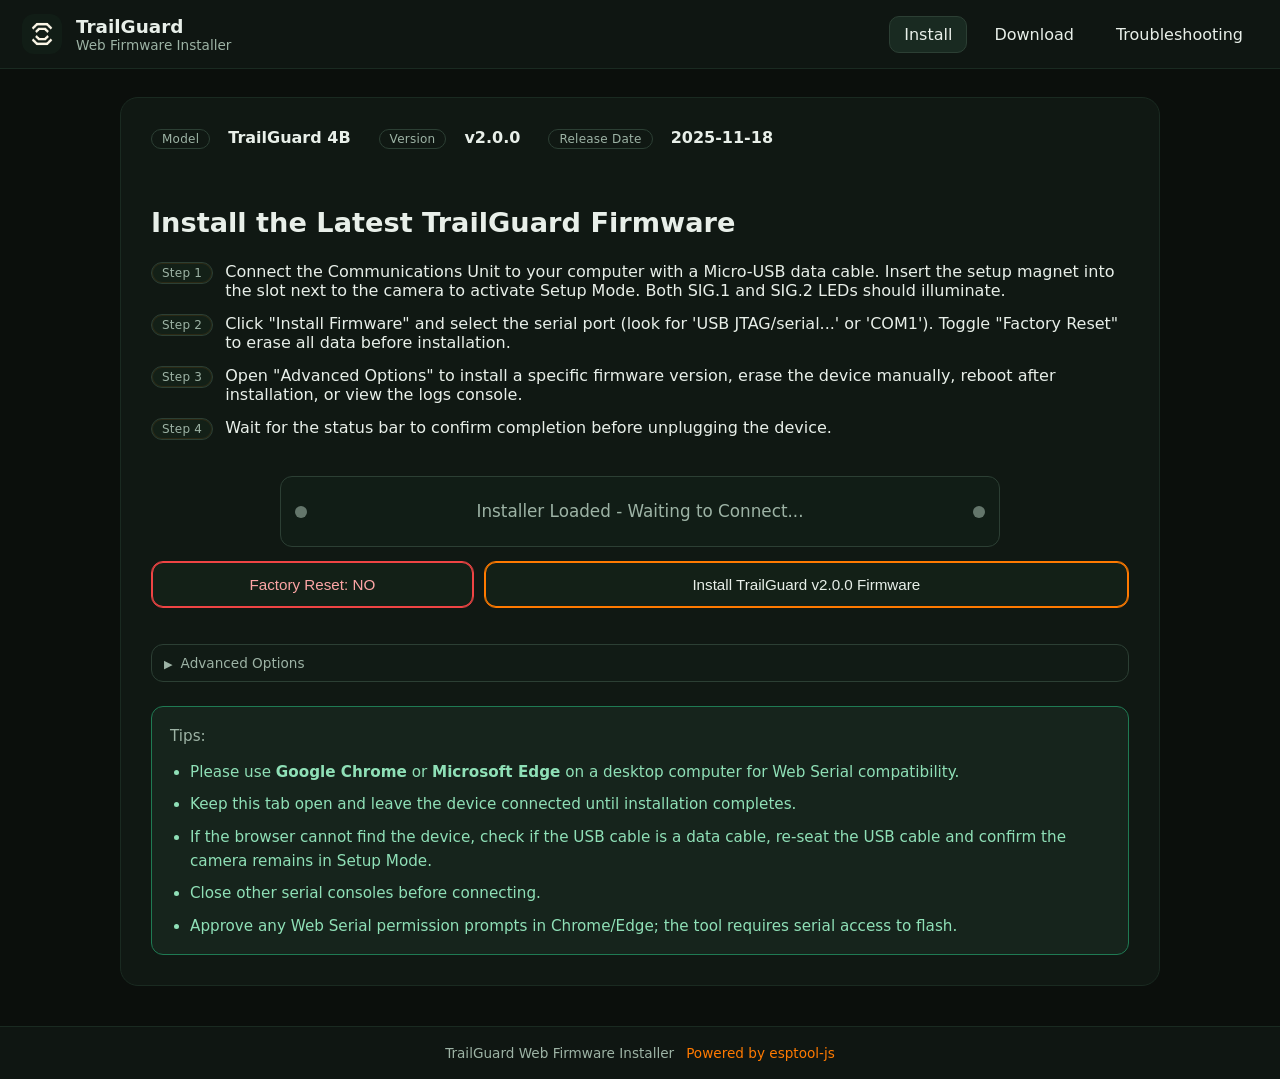
==== docs/index.html @ e10bf694 "v2: rewrite firmware installer with esptool-js direct integration" ====
<!DOCTYPE html>
<html lang="en">
<head>
  <meta charset="utf-8">
  <meta name="viewport" content="width=device-width, initial-scale=1">
  <title>TrailGuard Firmware Installer</title>
  <link rel="stylesheet" href="assets/css/styles.css">
  <script type="module" src="assets/js/install-esptool.js"></script>
  <script defer src="assets/js/main.js"></script>
  <script defer src="assets/js/troublshooting.js"></script>
</head>
<body>
  <header class="appbar">
    <div class="brand">
      <img class="brand-logo" src="assets/images/logo.png" alt="TrailGuard logo">
      <div>
        <div class="brand-name">TrailGuard</div>
        <div class="brand-tagline">Web Firmware Installer</div>
      </div>
    </div>
    <nav class="nav">
      <a class="nav-link active" href="#install" data-panel="install">Install</a>
      <a class="nav-link" href="#download" data-panel="download">Download</a>
      <a class="nav-link" href="#troubleshooting" data-panel="troubleshooting">Troubleshooting</a>
    </nav>
  </header>

  <main class="wrap">
    <section class="hero panel" id="install">
      <div class="hero-card primary">
        <div class="meta-row" id="firmware-meta">
          <div class="meta-item"><span class="pill">Model</span><span id="fw-model">TrailGuard 4B</span></div>
          <div class="meta-item"><span class="pill">Version</span><span id="fw-version">Loading…</span></div>
          <div class="meta-item"><span class="pill">Release Date</span><span id="fw-date">Loading…</span></div>
        </div>
        <div class="spacer"></div>
        <h1>Install the Latest TrailGuard Firmware</h1>
        <ol class="checklist ordered">
          <li>Connect the Communications Unit to your computer with a Micro-USB data cable. Insert the setup magnet into the slot next to the camera to activate Setup Mode. Both SIG.1 and SIG.2 LEDs should illuminate.</li>
          <li>Click "Install Firmware" and select the serial port (look for 'USB JTAG/serial...' or 'COM1'). Toggle "Factory Reset" to erase all data before installation.</li>
          <li>Open "Advanced Options" to install a specific firmware version, erase the device manually, reboot after installation, or view the logs console.</li>
          <li>Wait for the status bar to confirm completion before unplugging the device.</li>
        </ol>
        <div class="install-block">
          <p id="tg-status" class="status-bar waiting">Waiting to connect</p>
          <div class="install-main-row">
            <button id="tg-factory-reset" type="button" class="btn factory-no">Factory Reset: NO</button>
            <button id="tg-install" type="button" class="btn primary install-main-btn">Install TrailGuard v2.0.0 Firmware</button>
          </div>
          <details id="tg-console-details" class="flasher-console-wrap">
            <summary class="flasher-console-header">
              <span class="flasher-console-title">Advanced Options</span>
            </summary>
            <div class="console-advanced-actions">
              <button id="tg-erase" type="button" class="btn">Erase Device Only</button>
              <button id="tg-reboot" type="button" class="btn">Reboot Device</button>
            </div>
            <div class="version-select-section">
              <span class="version-select-label">Install by Firmware Version:</span>
              <div class="version-select-row">
                <select id="tg-version-select" class="version-select">
                  <option value="firmware/manifest-v2.0.0.json">v2.0.0 (Latest)</option>
                  <option value="firmware/manifest-v2.0.0-diagnostic.json">v2.0.0-diagnostic</option>
                  <option value="firmware/manifest-v1.8.7.json">v1.8.7</option>
                </select>
                <button id="tg-version-factory-reset" type="button" class="btn factory-no">Factory Reset: NO</button>
                <button id="tg-version-install" type="button" class="btn">Install</button>
              </div>
            </div>
            <hr class="console-divider">
            <div class="flasher-console-toolbar">
              <span class="flasher-console-toolbar-title">Logs Console</span>
              <span class="flasher-console-actions">
                <button id="tg-copy-log" type="button" class="btn-console" title="Copy logs to clipboard">Copy Logs</button>
                <button id="tg-clear-log" type="button" class="btn-console" title="Clear console">Clear</button>
              </span>
            </div>
            <pre id="tg-console" class="flasher-console" aria-live="polite"></pre>
          </details>
          <div class="note info">
            <p>Tips:</p>
            <ul class="note-list">
              <li>Please use <strong>Google Chrome</strong> or <strong>Microsoft Edge</strong> on a desktop computer for Web Serial compatibility.</li>
                <li>Keep this tab open and leave the device connected until installation completes.</li>
                <li>If the browser cannot find the device, check if the USB cable is a data cable, re-seat the USB cable and confirm the camera remains in Setup Mode.</li>
                <li>Close other serial consoles before connecting.</li>
                <li>Approve any Web Serial permission prompts in Chrome/Edge; the tool requires serial access to flash.</li>
              </ul>
          </div>
        </div>
      </div>
    </section>

    <section class="card panel panel-hidden" id="download">
      <h2>Previous Firmware Versions</h2>
      <p>Download app-only binaries for TrailGuard portal updates, or install directly from the web browser. These packages flash only the application to preserve device settings and statistics. Please note that a complete installation (using the "Install The Latest TrailGuard Firmware" instructions above) is required for updates from versions 1.x or earlier.</p>
      <ul class="download-list">
        <li>
          <div class="version-header">
            <div class="title-row">
              <strong>TrailGuard 4B v2.0.0</strong>
              <span class="tag tag-latest">Latest</span>
            </div>
            <small>Released 2025-11-18</small>
          </div>
          <div class="version-actions">
            <a class="btn" href="firmware/TrailGuard_CCU_2.0.0.bin" download>Download v2.0.0</a>
          </div>
          <div class="version-notes">
            <p>Release Notes:</p>
            <p>• Improved Setup Mode Portal UI with camera preview window, network status tests and user settings.</p>
            <p>• Improved image transmission stability and error handling.</p>
            <p>• Automatic over-the-air (OTA) firmware updates via cellular network connectivity supported.</p>
            <p>• Configuration changes via cellular network connectivity supported.</p>
            <p>• Object classes filtering (human, vehicle) on the edge supported.</p>
          </div>
        </li>
        <li>
          <div class="version-header">
            <div class="title-row">
              <strong>TrailGuard 4B v2.0.0-diagnostic</strong>
            </div>
            <small>Released 2025-11-18</small>
          </div>
          <div class="version-actions">
            <a class="btn" href="firmware/TrailGuard_CCU_2.0.0-diagnostic.bin" download>Download v2.0.0-diagnostic</a>
          </div>
          <div class="version-notes">
            <p>Release Notes:</p>
            <p>• Same features as v2.0.0, but with additional LED indicator patterns for troubleshooting.</p>
            <p>• Verbose logging enabled for diagnosing issues with serial monitor via Micro-USB.</p>
          </div>
        </li>
        <li>
          <div class="version-header">
            <strong>TrailGuard 4B v1.8.7</strong>
            <small>Legacy firmware for rollback</small>
          </div>
          <div class="version-actions">
            <a class="btn" href="firmware/TrailGuard_CCU_1.8.7.bin" download>Download v1.8.7</a>
          </div>
          <div class="version-notes">
            <p>Release Notes:</p>
            <p>• Stable firmware for secure transmission of images to the cloud server.</p>
            <p>• Setup mode portal with camera preview and over-the-air (OTA) firmware updates.</p>
            <p>• Efficient image transmission with alerts within 60 seconds of event detection.</p>
          </div>
        </li>
      </ul>
    </section>

    <section class="panel panel-hidden troubleshooting-panel" id="troubleshooting">
      <section class="card" id="startScreen">
        <h2>TrailGuard Troubleshooting Tool</h2>
        <p class="muted">
          This tool will guide you through the steps to diagnose the issue by observing the camera and communication unit light behavior.
          <br><br>Before you begin:<br>
        </p>
        <ul class="checklist troubleshooting-checklist">
          <li>Confirm the power cable is connected and the SIM card is properly seated.</li>
          <li>Check that both antennas are securely attached to the Communications Unit.</li>
          <li>Ensure the motion sensor is covered and all indicator lights are off.</li>
          <li>If you are testing normal operation, keep the magnet out of the slot.</li>
        </ul>
        <div class="row">
          <button class="btn primary" id="startTestBtn" type="button">Start Test</button>
        </div>
      </section>

      <section class="card hidden" id="testScreen">
        <div class="question-wrap">
          <h2 id="questionTitle"></h2>
          <p class="muted" id="questionHint"></p>
          <div class="option-grid" id="optionGrid"></div>
        </div>
        <div class="row">
          <button class="btn" id="backBtn" type="button">Back</button>
          <button class="btn" id="restartBtn" type="button">Restart Diagnosis</button>
        </div>
      </section>

      <section class="card hidden" id="resultScreen">
        <p class="eyebrow">Analysis</p>
        <h2 id="resultTitle"></h2>
        <div class="result-block">
          <h3>What you observed</h3>
          <p id="resultObserved"></p>
        </div>
        <div class="result-block">
          <h3>What it likely means</h3>
          <p id="resultMeaning"></p>
        </div>
        <div class="result-block">
          <h3>What to do next</h3>
          <ul id="resultActions"></ul>
        </div>
        <p class="footnote result-support-note" id="supportNote"></p>
        <div class="row">
          <button class="btn" id="resultBackBtn" type="button">Back</button>
          <button class="btn" id="resultRestartBtn" type="button">Restart Diagnosis</button>
          <button class="btn secondary" id="contactBtn" type="button">Contact Support</button>
        </div>
        <div class="support-form-wrap hidden" id="supportFormWrap">
          <h3>Support Request</h3>
          <p class="muted">Fill in your contact information below. Your issue will be attached to the support request and will be reviewed by our support team.</p>
          <form id="supportForm" class="support-form" action="https://api.web3forms.com/submit" method="POST">
            <input type="hidden" name="access_key" value="682e6cf7-4f84-4c73-95bb-6f616084d3de">
            <input type="hidden" name="subject" value=" New Troubleshooting Support Ticket">
            <input type="hidden" name="from_name" value="TrailGuard Support">

            <label for="clientName">Name</label>
            <input id="clientName" name="name" type="text" required>

            <label for="clientOrganization">Organization</label>
            <input id="clientOrganization" name="organization" type="text" required>

            <label for="clientEmail">Contact Email</label>
            <input id="clientEmail" name="email" type="email" required>

            <label for="issueTitle">Issue</label>
            <textarea id="issueTitle" name="issue" rows="2" readonly></textarea>

            <label for="issueObservation">Observation</label>
            <textarea id="issueObservation" name="observation" rows="3" readonly></textarea>

            <label for="additionalInfo">Additional Information</label>
            <textarea id="additionalInfo" name="additional_information" rows="4" placeholder="Add any additional information that can help support your issue."></textarea>

            <div class="row">
              <button class="btn secondary" id="submitSupportBtn" type="submit">Submit Form</button>
              <button class="btn" id="cancelSupportBtn" type="button">Cancel</button>
            </div>
          </form>
          <p class="footnote" id="supportFormStatus"></p>
        </div>
      </section>
    </section>

  </main>

  <footer class="footer">
    <span>TrailGuard Web Firmware Installer</span>
    <span><a href="https://github.com/espressif/esptool-js">Powered by esptool-js</a></span>
  </footer>
</body>
</html>
---- docs/assets/css/styles.css ----
.spacer {
  height: 10px;
}
:root {
  --bg: #0b0f0c;
  --surface: #101813;
  --surface-2: #111d16;
  --surface-3: #16241c;
  --text: #e8efe9;
  --muted: #9db3a5;
  --accent: #ff7a00;
  --accent-2: #1f7a53;
  --warn: #f59e0b;
  --border: #1a2a21;
  --ring: #2c3f34;
  --btn: #132017;
  --btn-hover: #192a21;
  --code: #111b15;
  font-family: system-ui, -apple-system, "Segoe UI", Roboto, Ubuntu, Cantarell, "Noto Sans", sans-serif;
  font-size: 16px;
}

* {
  box-sizing: border-box;
}

html,
body {
  margin: 0;
  padding: 0;
  background: var(--bg);
  color: var(--text);
  font-family: inherit;
}

a {
  color: inherit;
  text-decoration: none;
}

.appbar {
  position: sticky;
  top: 0;
  z-index: 10;
  display: flex;
  align-items: center;
  justify-content: space-between;
  gap: 16px;
  padding: 14px 22px;
  background: rgba(16, 24, 19, 0.9);
  border-bottom: 1px solid var(--border);
  backdrop-filter: blur(16px);
}

.brand {
  display: flex;
  align-items: center;
  gap: 14px;
}

.brand-logo {
  width: 40px;
  height: 40px;
  border-radius: 12px;
  object-fit: contain;
  background: var(--surface-2);
  padding: 4px;
}

.brand-name {
  font-size: 1.15rem;
  font-weight: 600;
}

.brand-tagline {
  font-size: 0.85rem;
  color: var(--muted);
}

.nav {
  display: flex;
  gap: 12px;
  flex-wrap: wrap;
}

.nav-link {
  padding: 8px 14px;
  border-radius: 10px;
  border: 1px solid transparent;
  transition: background 0.15s ease, border 0.15s ease;
}

.nav-link:hover {
  background: var(--btn-hover);
  border-color: var(--ring);
}

.nav-link.active {
  background: var(--btn-hover);
  border-color: var(--ring);
}

.panel-hidden {
  display: none !important;
}

.wrap {
  max-width: 1080px;
  margin: 0 auto;
  padding: 28px 20px 40px;
  display: grid;
  gap: 20px;
}

.hero {
  padding: 0;
}

.hero-grid {
  display: grid;
  gap: 18px;
}

@media (min-width: 900px) {
  .hero-grid {
    grid-template-columns: minmax(0, 2fr) minmax(0, 1.1fr);
  }
}

.hero-card {
  background: var(--surface);
  border: 1px solid var(--border);
  border-radius: 18px;
  padding: 30px;
  display: grid;
  gap: 24px;
}

.hero-card.primary {
  background: var(--surface);
}

.hero-card.secondary {
  background: var(--surface-2);
  border-color: var(--ring);
}

.hero-card h1 {
  margin: 0;
  font-size: 1.7rem;
  font-weight: 600;
}

.hero-card h2 {
  margin: 0;
  font-size: 1.2rem;
}

.hero-card p {
  margin: 0;
  color: var(--muted);
  line-height: 1.75;
  font-weight: 500;
}

.checklist {
  margin: 0;
  padding: 0;
  list-style: none;
  display: grid;
  gap: 14px;
  color: var(--muted);
  font-weight: 500;
}

.checklist.ordered {
  counter-reset: step;
  list-style: none;
  padding-left: 0;
}

.checklist.ordered li {
  color: var(--text);
  font-weight: 500;
  display: grid;
  grid-template-columns: auto 1fr;
  align-items: start;
  gap: 12px;
}

.checklist.ordered li::before {
  counter-increment: step;
  content: "Step " counter(step);
  background: var(--btn);
  border: 1px solid var(--ring);
  border-radius: 999px;
  padding: 3px 10px;
  font-size: 0.75rem;
  letter-spacing: 0.02em;
  text-transform: capitalize;
  color: var(--muted);
  box-shadow: inset 0 0 0 1px rgba(255, 122, 0, 0.1);
}

.meta-row {
  display: flex;
  flex-wrap: wrap;
  gap: 28px;
}

.meta-item {
  display: flex;
  align-items: baseline;
  gap: 8px;
  font-size: 1rem;
  color: var(--text);
}

.meta-item span:last-child {
  font-weight: 600;
}

.btn {
  display: inline-flex;
  align-items: center;
  justify-content: center;
  gap: 8px;
  background: var(--btn);
  border: 1px solid var(--ring);
  color: var(--text);
  padding: 10px 18px;
  border-radius: 12px;
  cursor: pointer;
  font-size: 0.95rem;
  transition: transform 0.08s ease, background 0.18s ease;
}

.btn:hover {
  background: var(--btn-hover);
}

.btn:active {
  transform: translateY(1px);
}

.btn:disabled {
  opacity: 0.55;
  cursor: not-allowed;
  transform: none;
}

.btn.primary {
  border-color: var(--accent);
  box-shadow: 0 0 0 1px var(--accent) inset;
}

.note {
  background: var(--surface-3);
  border: 1px solid var(--ring);
  border-radius: 12px;
  padding: 16px 18px;
  color: var(--muted);
  font-size: 0.95rem;
  line-height: 1.6;
}

.note.warn {
  border-color: var(--warn);
  color: #fcd34d;
}

.note.info {
  border-color: var(--accent-2);
  color: #8fe0b7;
}

.note-list {
  margin: 10px 0 0;
  padding-left: 20px;
  color: inherit;
  display: grid;
  gap: 8px;
}

.note-list li {
  list-style: disc;
  color: inherit;
  font-weight: 500;
}

.pill {
  display: inline-flex;
  align-items: center;
  gap: 6px;
  padding: 2px 10px;
  border-radius: 999px;
  border: 1px solid var(--ring);
  font-size: 0.75rem;
  letter-spacing: 0.02em;
  text-transform: capitalize;
  color: var(--muted);
  margin-right: 10px;
}

.card {
  background: var(--surface);
  border: 1px solid var(--border);
  border-radius: 16px;
  padding: 24px;
  display: grid;
  gap: 16px;
}

.card h2 {
  margin: 0;
  font-size: 1.3rem;
}

.button-row {
  display: flex;
  flex-wrap: wrap;
  gap: 12px;
}

.download-list {
  list-style: none;
  margin: 0;
  padding: 0;
  display: grid;
  gap: 12px;
}

.download-list li {
  display: flex;
  flex-wrap: wrap;
  gap: 12px;
  align-items: flex-start;
  padding: 14px;
  background: var(--surface-2);
  border: 1px solid var(--ring);
  border-radius: 14px;
}

.download-list li + li {
  margin-top: 12px;
}

.version-header {
  display: flex;
  flex-direction: column;
  gap: 4px;
}

.title-row {
  display: flex;
  align-items: center;
  gap: 8px;
}

.version-header small {
  color: var(--muted);
  font-size: 0.8rem;
}

.tag {
  display: inline-flex;
  align-items: center;
  padding: 2px 8px;
  border-radius: 999px;
  font-size: 0.65rem;
  letter-spacing: 0.04em;
  text-transform: capitalize;
  margin-top: 4px;
  width: fit-content;
}

.tag-latest {
  background: transparent;
  color: var(--muted);
  border: 1px solid var(--ring);
}

.tag-variant {
  background: transparent;
  color: var(--muted);
  border: 1px solid var(--ring);
}

.version-notes {
  margin: 6px 0 0;
  color: var(--muted);
  font-size: 0.8rem;
  flex-basis: 100%;
  display: grid;
  gap: 2px;
}

.version-notes p {
  margin: 0;
}

.version-actions {
  display: flex;
  flex-wrap: wrap;
  gap: 10px;
  align-items: center;
  margin-left: auto;
}

.inline-install {
  display: inline-block;
}

.btn.secondary {
  border-color: var(--accent);
  box-shadow: 0 0 0 1px var(--accent) inset;
}

.btn.secondary:hover {
  background: var(--btn-hover);
}

.inline-warning {
  display: block;
  font-size: 0.75rem;
  color: var(--muted);
  margin-top: 4px;
}

.install-block {
  display: grid;
  gap: 14px;
  margin-top: 12px;
}

.install-block .flasher-console-wrap {
  margin-top: 22px;
}

.install-block .note {
  margin-top: 10px;
}

.console-advanced-actions .btn {
  width: 100%;
  justify-content: center;
}

/* Factory Reset toggle states */
.btn.factory-no {
  border-color: #ef4444;
  box-shadow: 0 0 0 1px #ef4444 inset;
  color: #fca5a5;
}

.btn.factory-yes {
  border-color: var(--accent-2);
  box-shadow: 0 0 0 1px var(--accent-2) inset;
  color: #8fe0b7;
}

/* Version selector section */
.version-select-section {
  padding: 12px;
  display: grid;
  gap: 8px;
}

.version-select-label {
  font-size: 0.85rem;
  color: var(--muted);
  font-weight: 600;
}

.version-select-row {
  display: grid;
  grid-template-columns: 2fr 1fr 1fr;
  gap: 10px;
}

.version-select-row .btn {
  width: 100%;
  justify-content: center;
}

/* Divider between version selector and console */
.console-divider {
  margin: 0;
  border: none;
  border-top: 1px solid var(--ring);
}

.version-select {
  padding: 10px 12px;
  border: 1px solid var(--ring);
  border-radius: 12px;
  background: var(--btn);
  color: var(--text);
  font-size: 0.95rem;
  cursor: pointer;
  appearance: none;
  -webkit-appearance: none;
  background-image: url("data:image/svg+xml,%3Csvg xmlns='http://www.w3.org/2000/svg' width='12' height='8'%3E%3Cpath d='M1 1l5 5 5-5' stroke='%239db3a5' stroke-width='1.5' fill='none'/%3E%3C/svg%3E");
  background-repeat: no-repeat;
  background-position: right 12px center;
}

.version-select:hover {
  background-color: var(--btn-hover);
}

.version-select:focus {
  outline: 1px solid var(--accent);
  border-color: var(--accent);
}

.version-select option {
  background: var(--surface);
  color: var(--text);
}

.install-main-row {
  display: grid;
  grid-template-columns: 1fr 2fr;
  gap: 10px;
}

.install-main-row .btn {
  width: 100%;
  justify-content: center;
}

/* Main action row buttons — taller than default */
.install-main-row .btn {
  padding: 14px 18px;
}

/* Advanced action buttons inside console collapsible */
.console-advanced-actions {
  display: grid;
  grid-template-columns: repeat(auto-fit, minmax(160px, 1fr));
  gap: 10px;
  padding: 12px;
  border-bottom: 1px solid var(--ring);
}

/* Console toolbar — label + Copy Logs / Clear buttons above the log */
.flasher-console-toolbar {
  display: flex;
  align-items: center;
  justify-content: space-between;
  padding: 8px 12px;
  border-bottom: 1px solid var(--ring);
}

.flasher-console-toolbar-title {
  font-size: 0.85rem;
  color: var(--muted);
}

/* Status bar — single strip showing current state */
.status-bar {
  position: relative;
  margin: 0;
  justify-self: center;
  max-width: 720px;
  width: 100%;
  padding: 20px 44px;
  border-radius: 12px;
  border: 1px solid var(--ring);
  background: var(--surface-2);
  font-size: 1.05rem;
  font-weight: 700;
  line-height: 1.4;
  text-align: center;
  transition: background 0.2s, border-color 0.2s, color 0.2s, box-shadow 0.2s;
}

/* Indicator dots on both ends */
.status-bar::before,
.status-bar::after {
  content: "";
  position: absolute;
  top: 50%;
  transform: translateY(-50%);
  width: 12px;
  height: 12px;
  border-radius: 50%;
  background: currentColor;
  opacity: 0.6;
  transition: background 0.2s, box-shadow 0.3s, opacity 0.2s;
}

.status-bar::before {
  left: 14px;
}

.status-bar::after {
  right: 14px;
}

.status-bar.waiting {
  color: var(--muted);
  border-color: var(--ring);
}

.status-bar.connected {
  color: #8fe0b7;
  border-color: var(--accent-2);
  background: rgba(31, 122, 83, 0.12);
}

.status-bar.flashing {
  color: #93c5fd;
  border-color: #3b82f6;
  background: rgba(59, 130, 246, 0.1);
}

/* Pulsing glow on indicator dots during active operations */
.status-bar.flashing::before,
.status-bar.flashing::after {
  opacity: 1;
  animation: dot-pulse 1.2s ease-in-out infinite;
}

.status-bar.erasing {
  color: #fcd34d;
  border-color: var(--warn);
  background: rgba(245, 158, 11, 0.1);
}

.status-bar.erasing::before,
.status-bar.erasing::after {
  opacity: 1;
  animation: dot-pulse 1.2s ease-in-out infinite;
}

.status-bar.installed {
  color: #8fe0b7;
  border-color: var(--accent-2);
  background: rgba(31, 122, 83, 0.18);
}

.status-bar.installed::before,
.status-bar.installed::after {
  opacity: 1;
}

.status-bar.erased {
  color: #fcd34d;
  border-color: var(--warn);
  background: rgba(245, 158, 11, 0.12);
}

.status-bar.failed {
  color: #fca5a5;
  border-color: #ef4444;
  background: rgba(239, 68, 68, 0.1);
}

.status-bar.failed::before,
.status-bar.failed::after {
  opacity: 1;
}

@keyframes dot-pulse {
  0%, 100% { opacity: 0.4; }
  50% { opacity: 1; }
}

.flasher-console-wrap {
  border: 1px solid var(--ring);
  border-radius: 12px;
  overflow: hidden;
  background: var(--code);
}

/* Collapsible <details> — hide default triangle */
details.flasher-console-wrap > summary {
  list-style: none;
  cursor: pointer;
}

details.flasher-console-wrap > summary::-webkit-details-marker {
  display: none;
}

.flasher-console-header {
  display: flex;
  align-items: center;
  justify-content: space-between;
  padding: 10px 12px;
  border-bottom: 1px solid var(--ring);
  user-select: none;
}

details.flasher-console-wrap:not([open]) .flasher-console-header {
  border-bottom: none;
}

.flasher-console-title {
  font-size: 0.85rem;
  color: var(--muted);
}

.flasher-console-title::before {
  content: "\25B6";
  display: inline-block;
  margin-right: 8px;
  font-size: 0.7rem;
  transition: transform 0.15s ease;
}

details.flasher-console-wrap[open] .flasher-console-title::before {
  transform: rotate(90deg);
}

.flasher-console-actions {
  display: flex;
  gap: 6px;
}

.btn-console {
  padding: 4px 10px;
  border: 1px solid var(--ring);
  border-radius: 6px;
  background: var(--btn);
  color: var(--muted);
  font-size: 0.78rem;
  cursor: pointer;
  transition: background 0.15s, color 0.15s;
}

.btn-console:hover {
  background: var(--btn-hover);
  color: var(--text);
}

.flasher-console {
  margin: 0;
  min-height: 220px;
  max-height: 320px;
  padding: 12px;
  overflow: auto;
  white-space: pre-wrap;
  word-break: break-word;
  font-family: ui-monospace, SFMono-Regular, Menlo, Monaco, Consolas, "Liberation Mono", "Courier New", monospace;
  font-size: 0.8rem;
  line-height: 1.45;
  color: #b9d5c2;
}

.code-block {
  margin: 0;
  background: var(--code);
  border: 1px solid var(--ring);
  border-radius: 12px;
  padding: 14px;
  overflow-x: auto;
  font-family: ui-monospace, SFMono-Regular, Menlo, Monaco, Consolas, "Liberation Mono", "Courier New", monospace;
  font-size: 0.9rem;
  color: var(--text);
}

.footer {
  display: flex;
  flex-wrap: wrap;
  gap: 12px;
  justify-content: center;
  padding: 18px;
  border-top: 1px solid var(--border);
  background: rgba(16, 24, 19, 0.85);
  font-size: 0.85rem;
  color: var(--muted);
}

.footer a {
  color: var(--accent);
}

esp-web-install-button {
  display: block;
}

esp-web-install-button[install-supported] .install-button {
  display: block;
}

esp-web-install-button[install-unsupported] .install-button {
  display: none;
}

.troubleshooting-panel {
  display: grid;
  gap: 16px;
}

.troubleshooting-panel .muted {
  margin: 0 0 14px;
  color: var(--muted);
  line-height: 1.55;
}

.troubleshooting-panel .eyebrow {
  margin: 0 0 6px;
  font-size: 0.78rem;
  letter-spacing: 0.05em;
  text-transform: uppercase;
  color: var(--muted);
}

.troubleshooting-panel .troubleshooting-checklist {
  margin: 0 0 16px;
  padding-left: 22px;
  list-style: disc;
  display: grid;
  gap: 10px;
  line-height: 1.5;
  color: var(--text);
}

.troubleshooting-panel .option-grid {
  display: grid;
  gap: 10px;
  margin-top: 14px;
}

.troubleshooting-panel #questionTitle {
  margin-bottom: 18px;
}

.troubleshooting-panel .option-btn {
  width: 100%;
  justify-content: flex-start;
  text-align: left;
  background: var(--surface-2);
}

.troubleshooting-panel .row {
  margin-top: 14px;
  display: flex;
  flex-wrap: wrap;
  gap: 10px;
}

.troubleshooting-panel .result-block {
  margin-top: 10px;
  padding-top: 10px;
  border-top: 1px solid var(--border);
}

.troubleshooting-panel .result-block h3 {
  font-size: 0.95rem;
  margin-bottom: 8px;
}

.troubleshooting-panel .result-block p {
  margin: 0;
  line-height: 1.55;
}

.troubleshooting-panel #resultActions {
  margin: 0;
  padding-left: 20px;
  display: grid;
  gap: 8px;
}

.troubleshooting-panel .hidden {
  display: none;
}

.troubleshooting-panel .footnote {
  margin: 10px 0 0;
  color: var(--muted);
  font-size: 0.8rem;
}

.troubleshooting-panel .result-support-note {
  margin-top: 30px;
}

.troubleshooting-panel #resultScreen .row {
  margin-top: 16px;
}

.troubleshooting-panel .support-form-wrap {
  margin-top: 16px;
  padding-top: 14px;
  border-top: 1px solid var(--border);
}

.troubleshooting-panel .support-form {
  display: grid;
  gap: 8px;
}

.troubleshooting-panel .support-form label {
  font-size: 0.88rem;
  color: var(--muted);
}

.troubleshooting-panel .support-form input,
.troubleshooting-panel .support-form textarea {
  width: 100%;
  padding: 9px 10px;
  border-radius: 8px;
  border: 1px solid var(--ring);
  background: var(--surface-2);
  color: var(--text);
  font-size: 0.95rem;
}

.troubleshooting-panel .support-form input:focus,
.troubleshooting-panel .support-form textarea:focus {
  outline: 1px solid var(--accent);
  border-color: var(--accent);
}

.troubleshooting-panel .support-form textarea[readonly] {
  background: #0f1712;
  color: var(--muted);
  cursor: default;
}
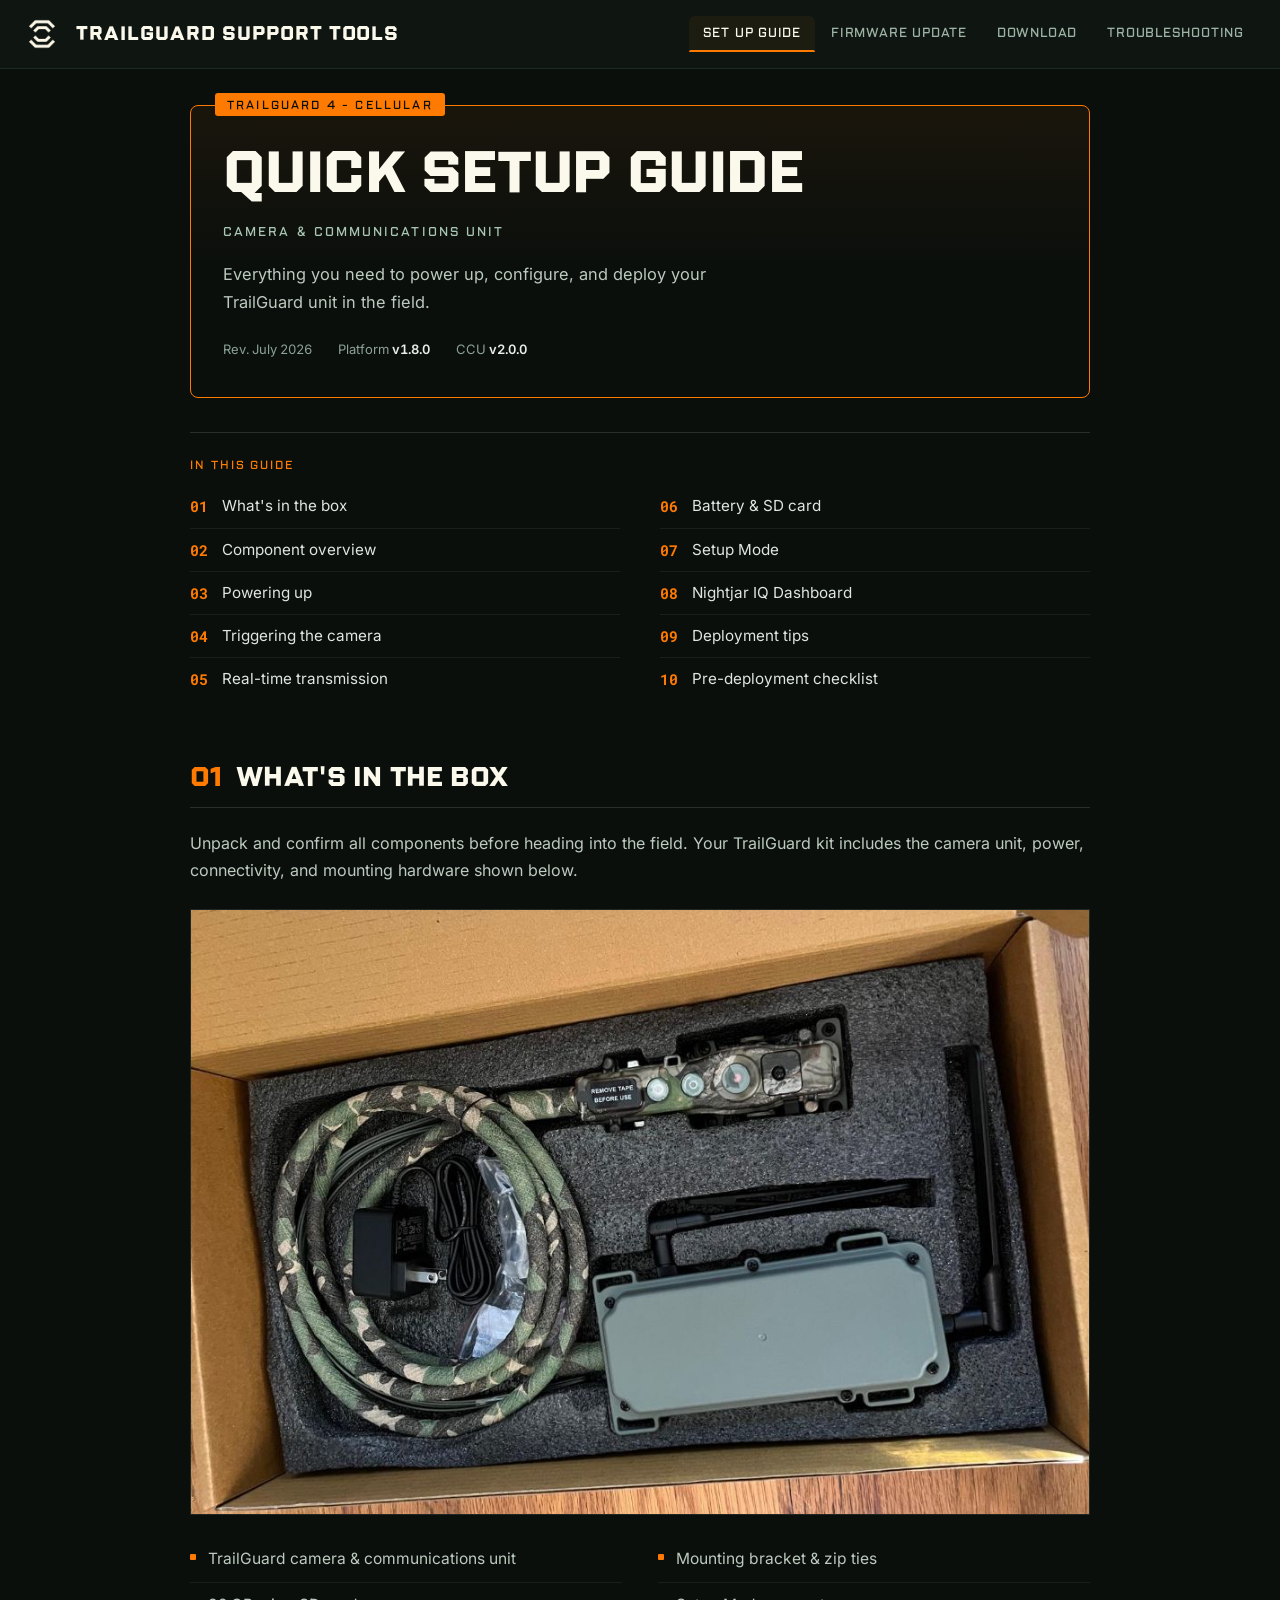
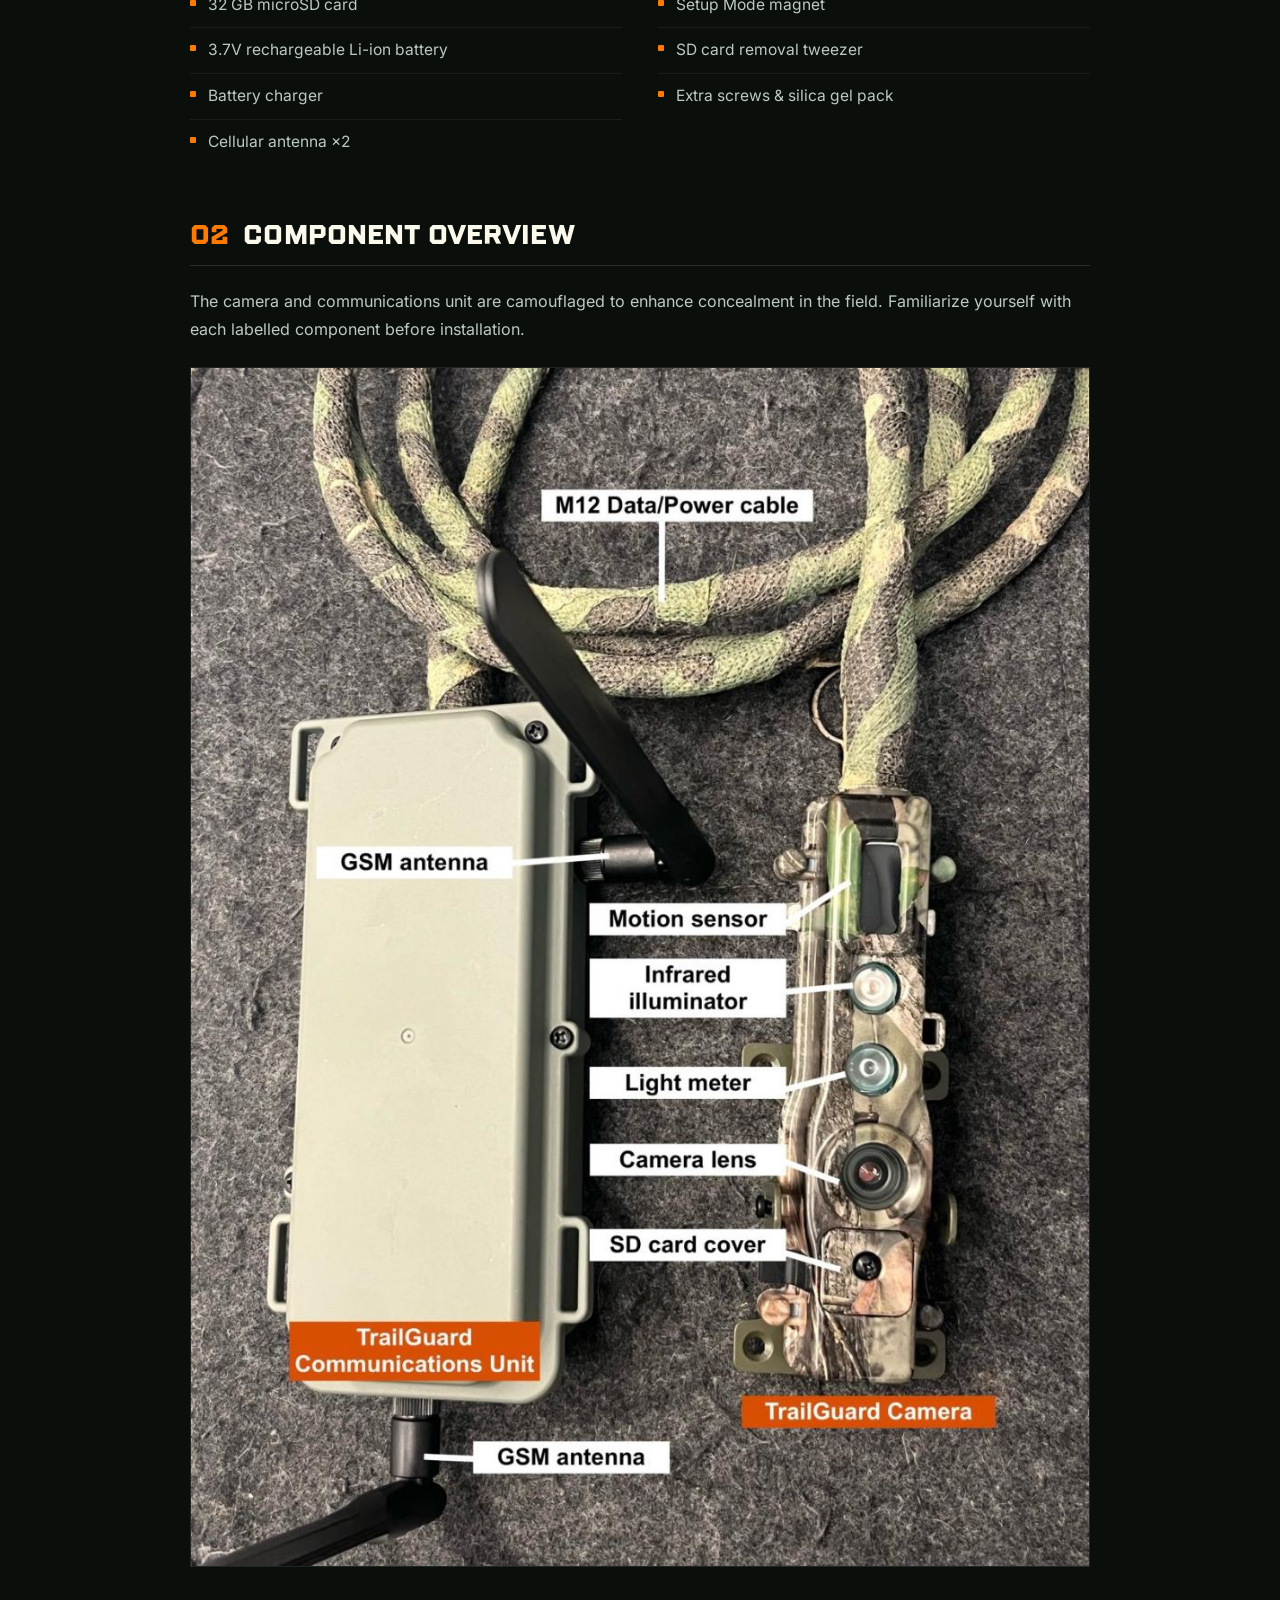
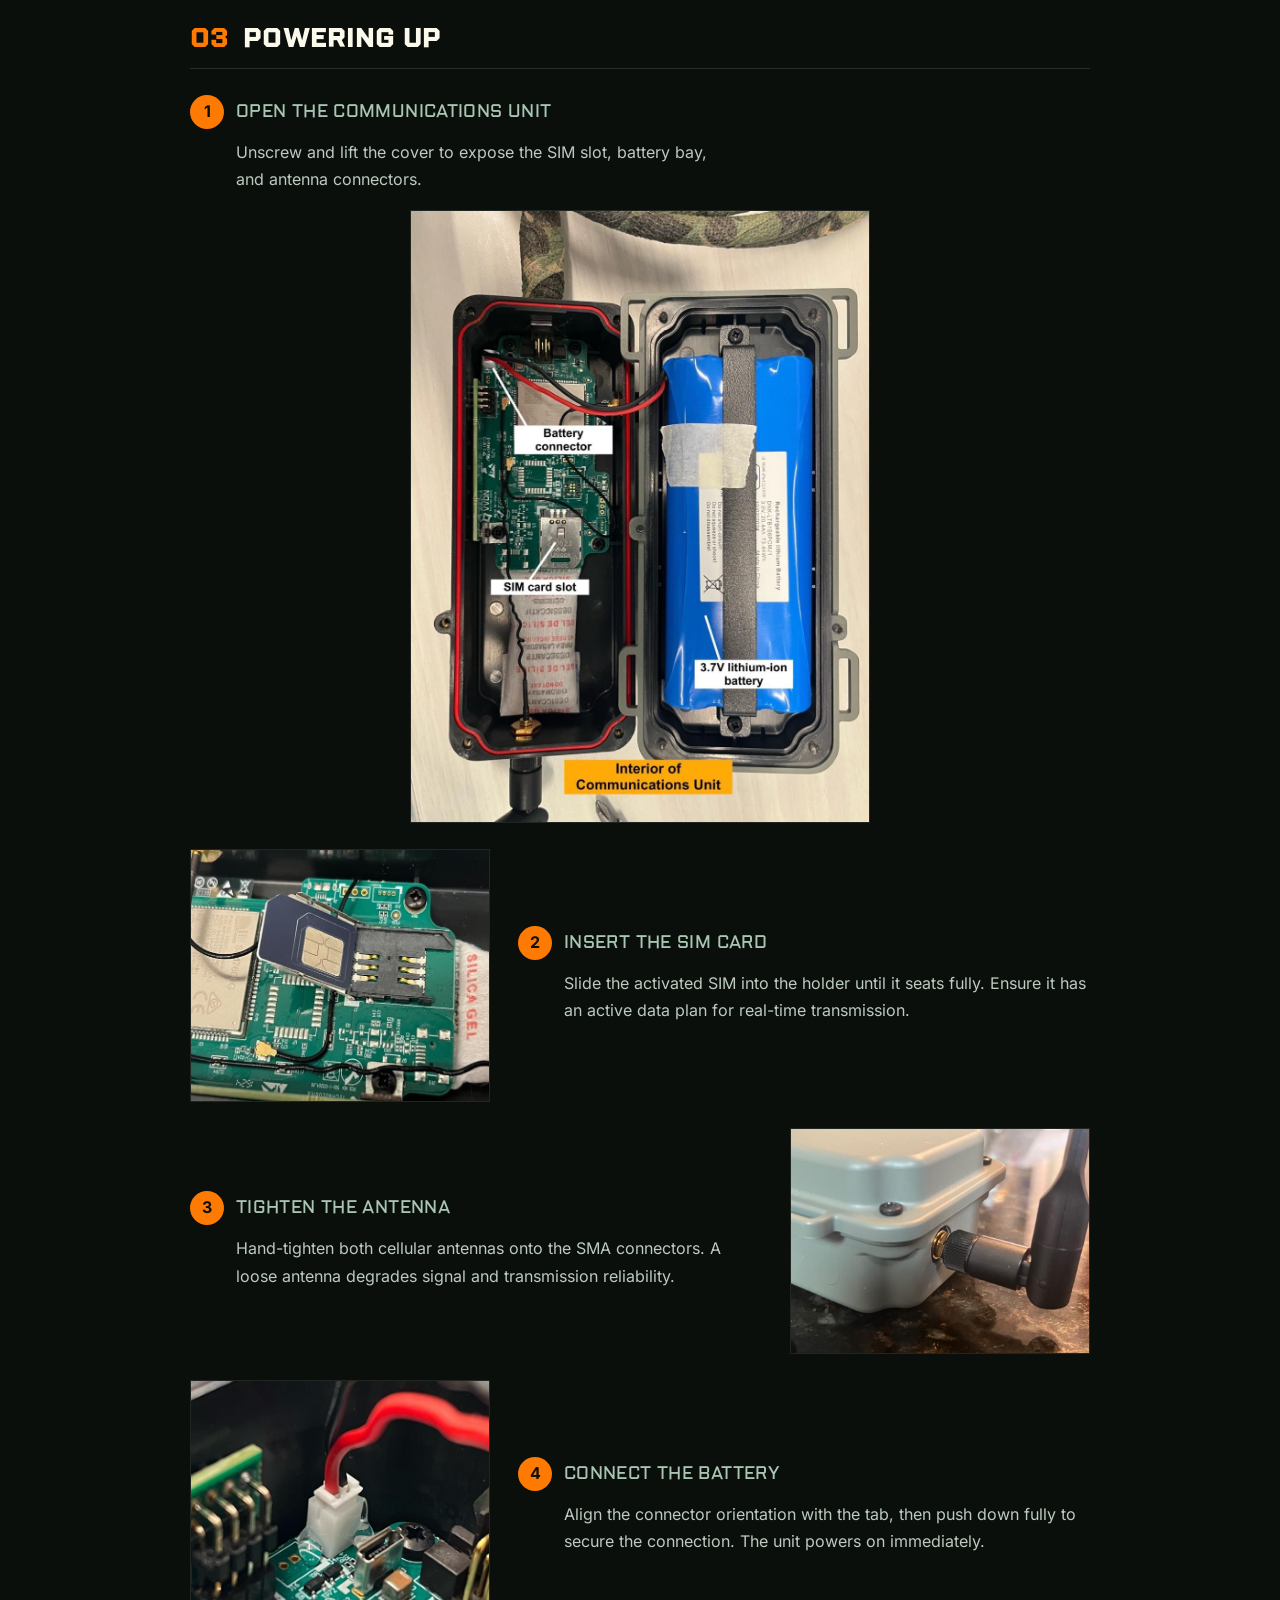
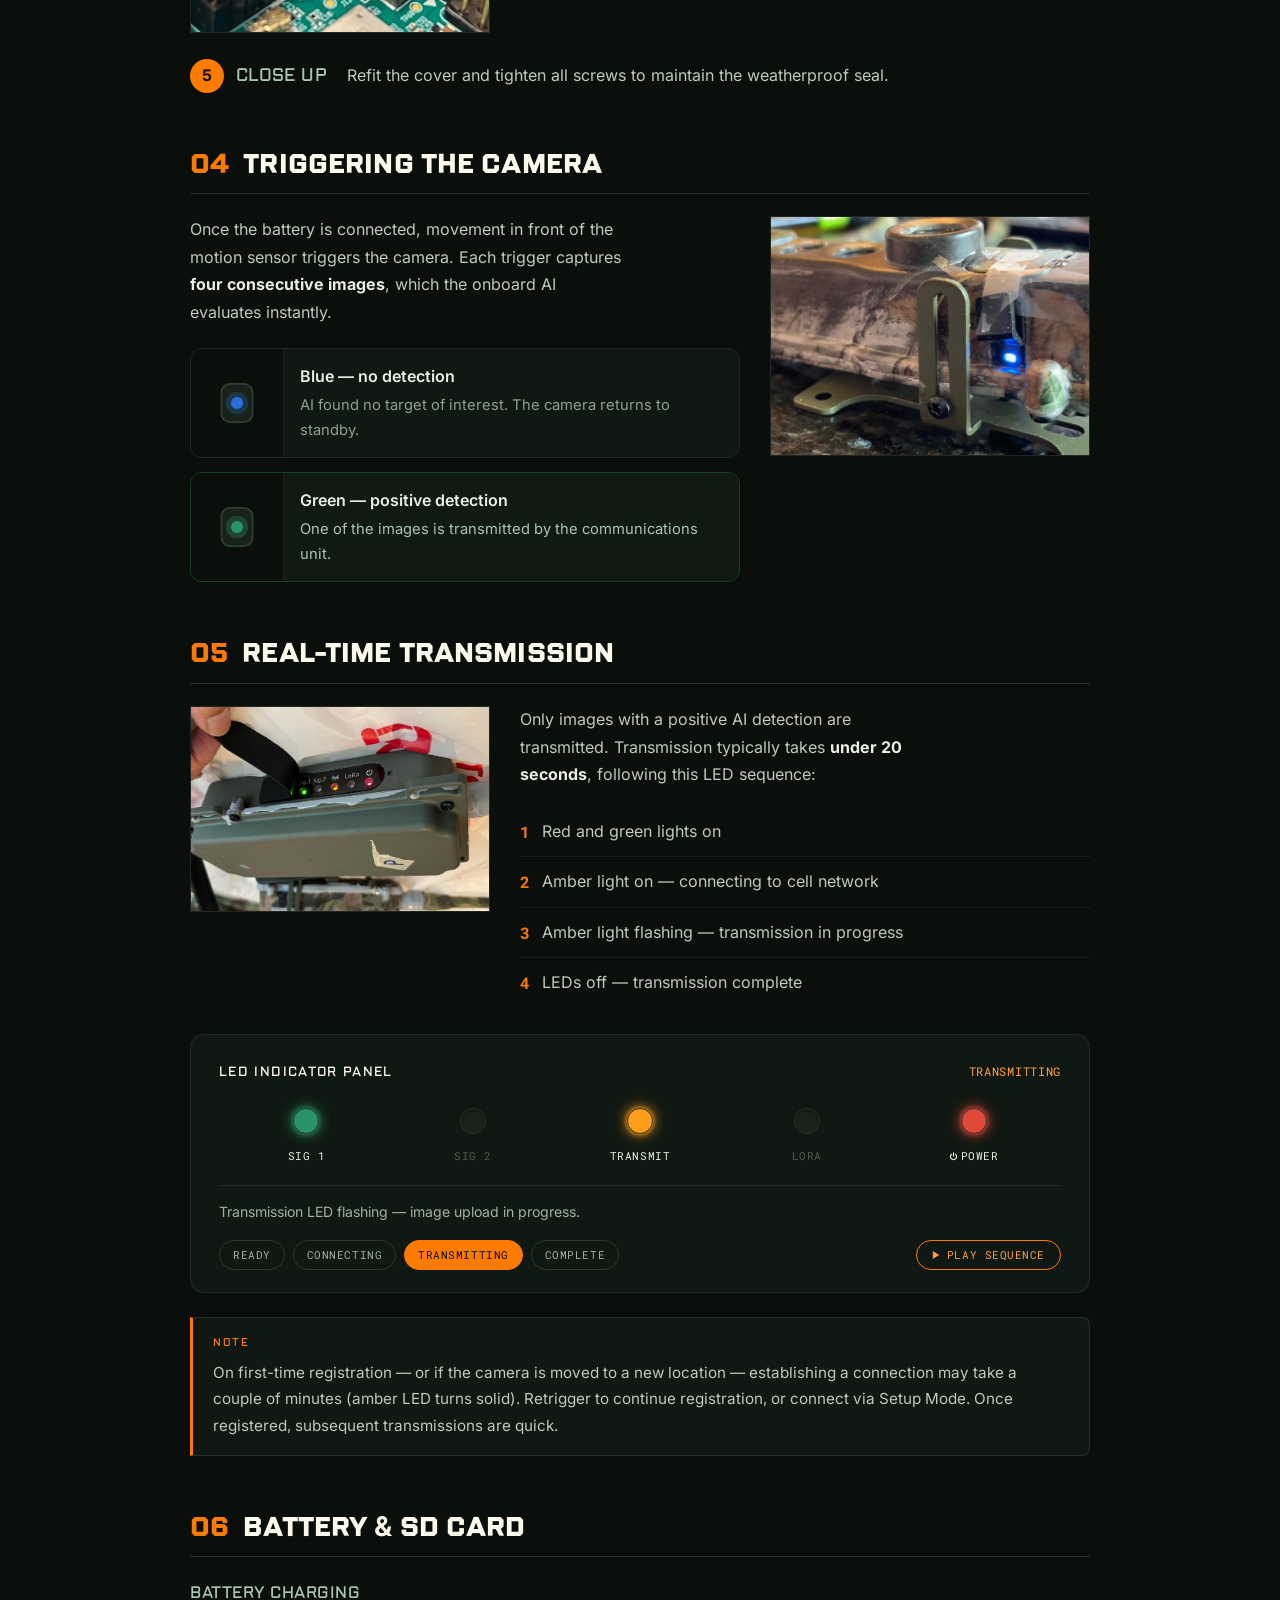
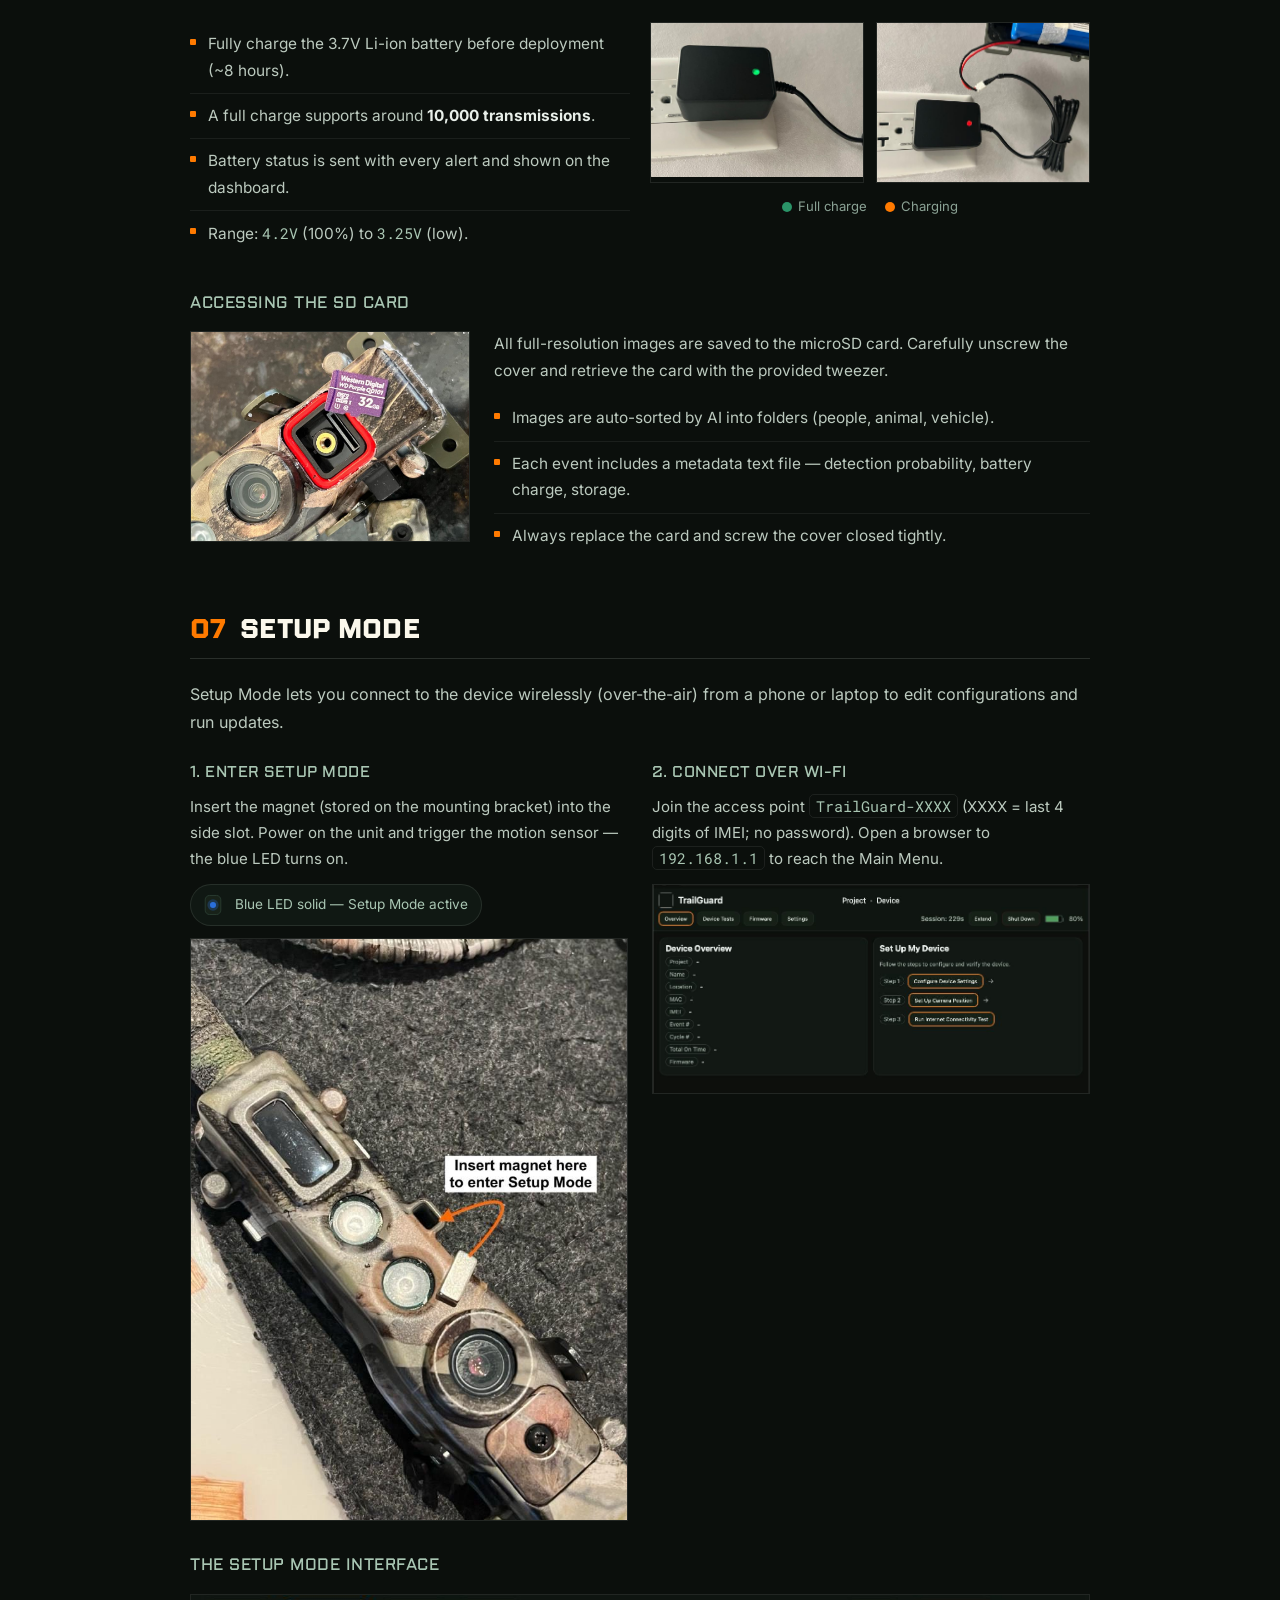
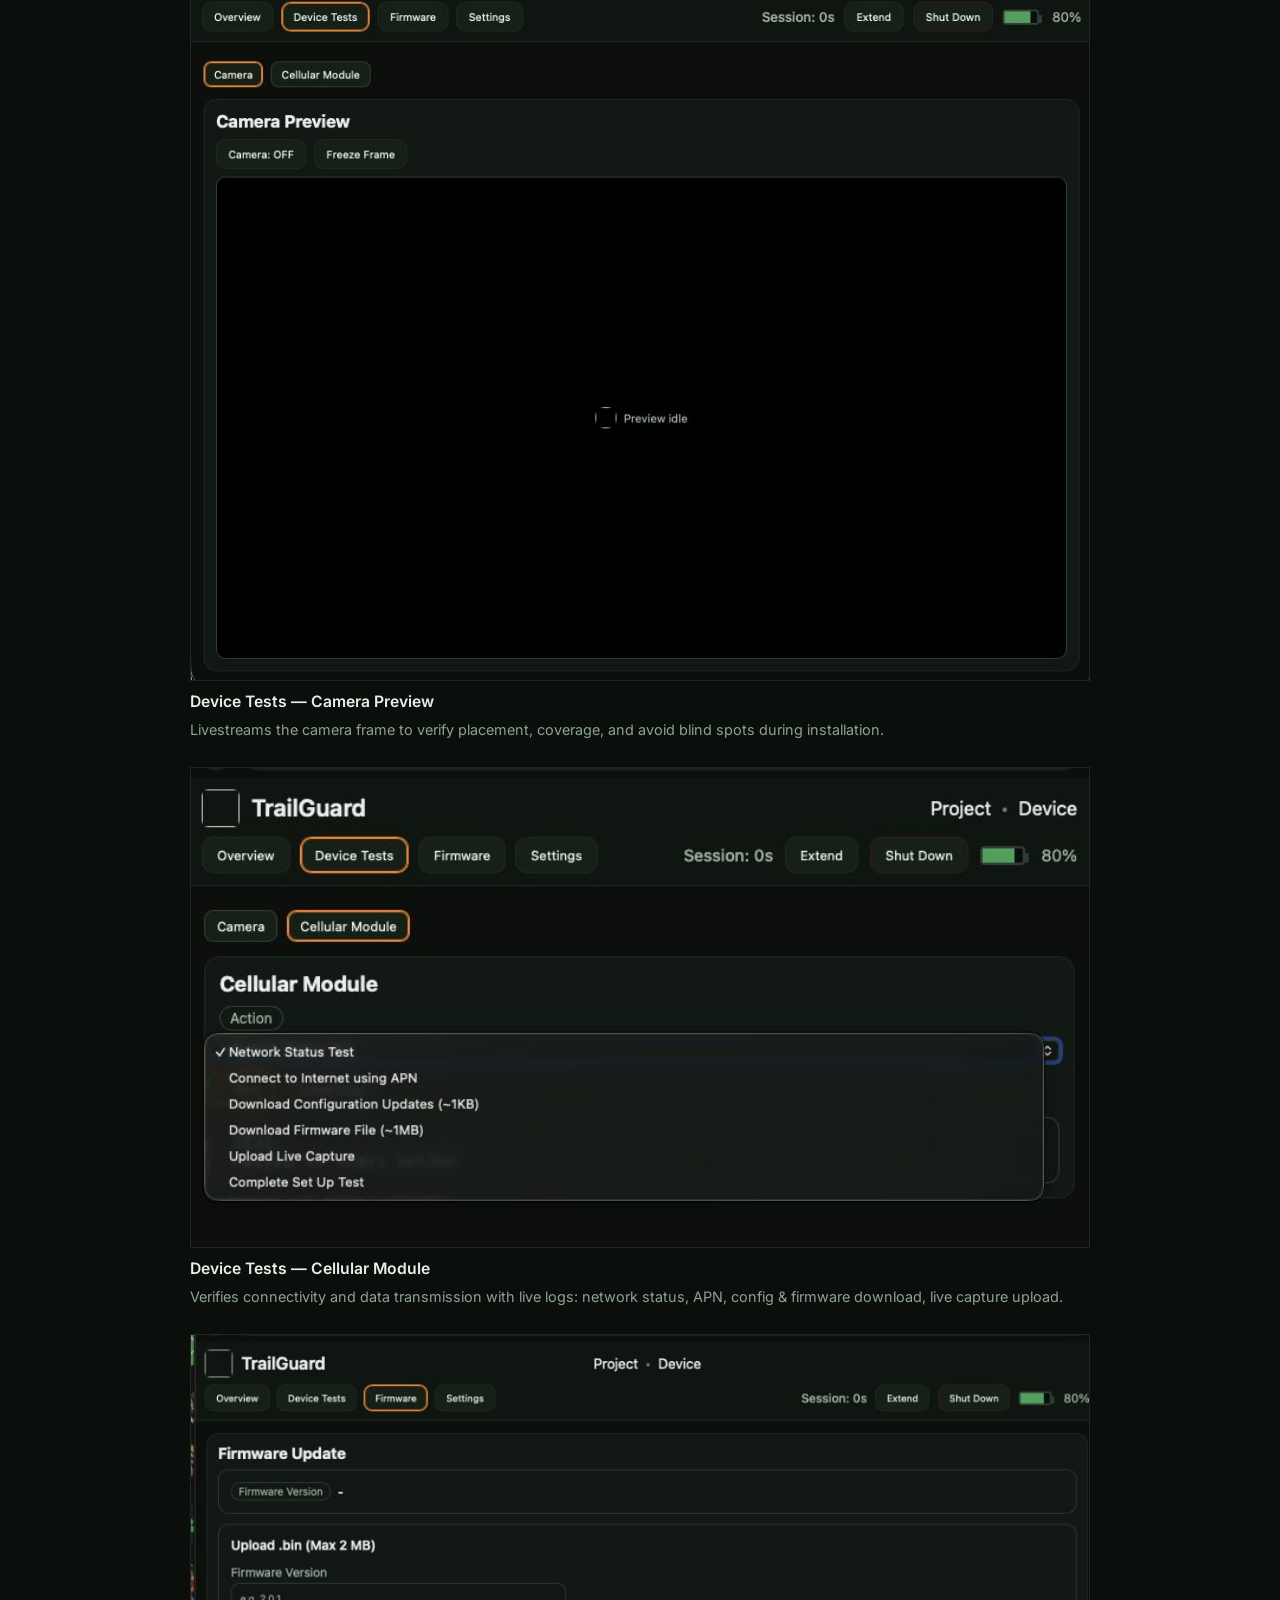
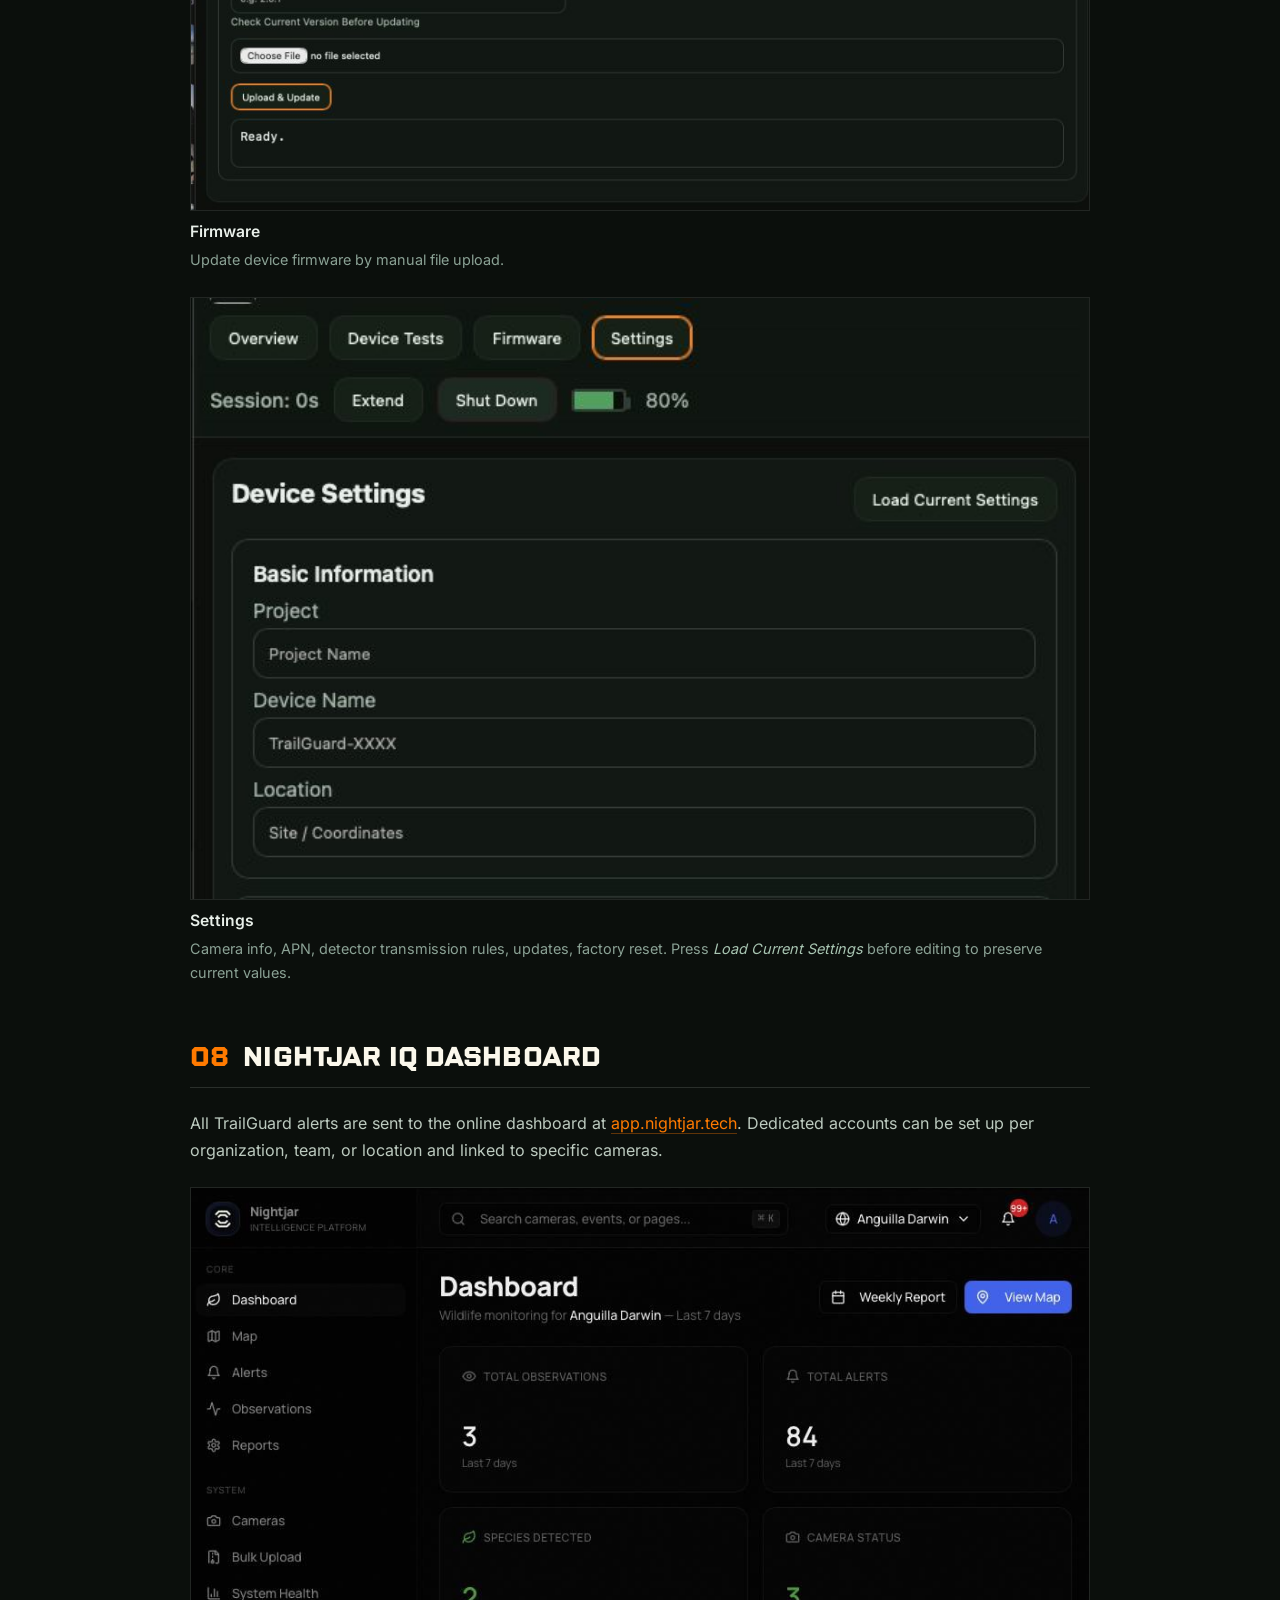
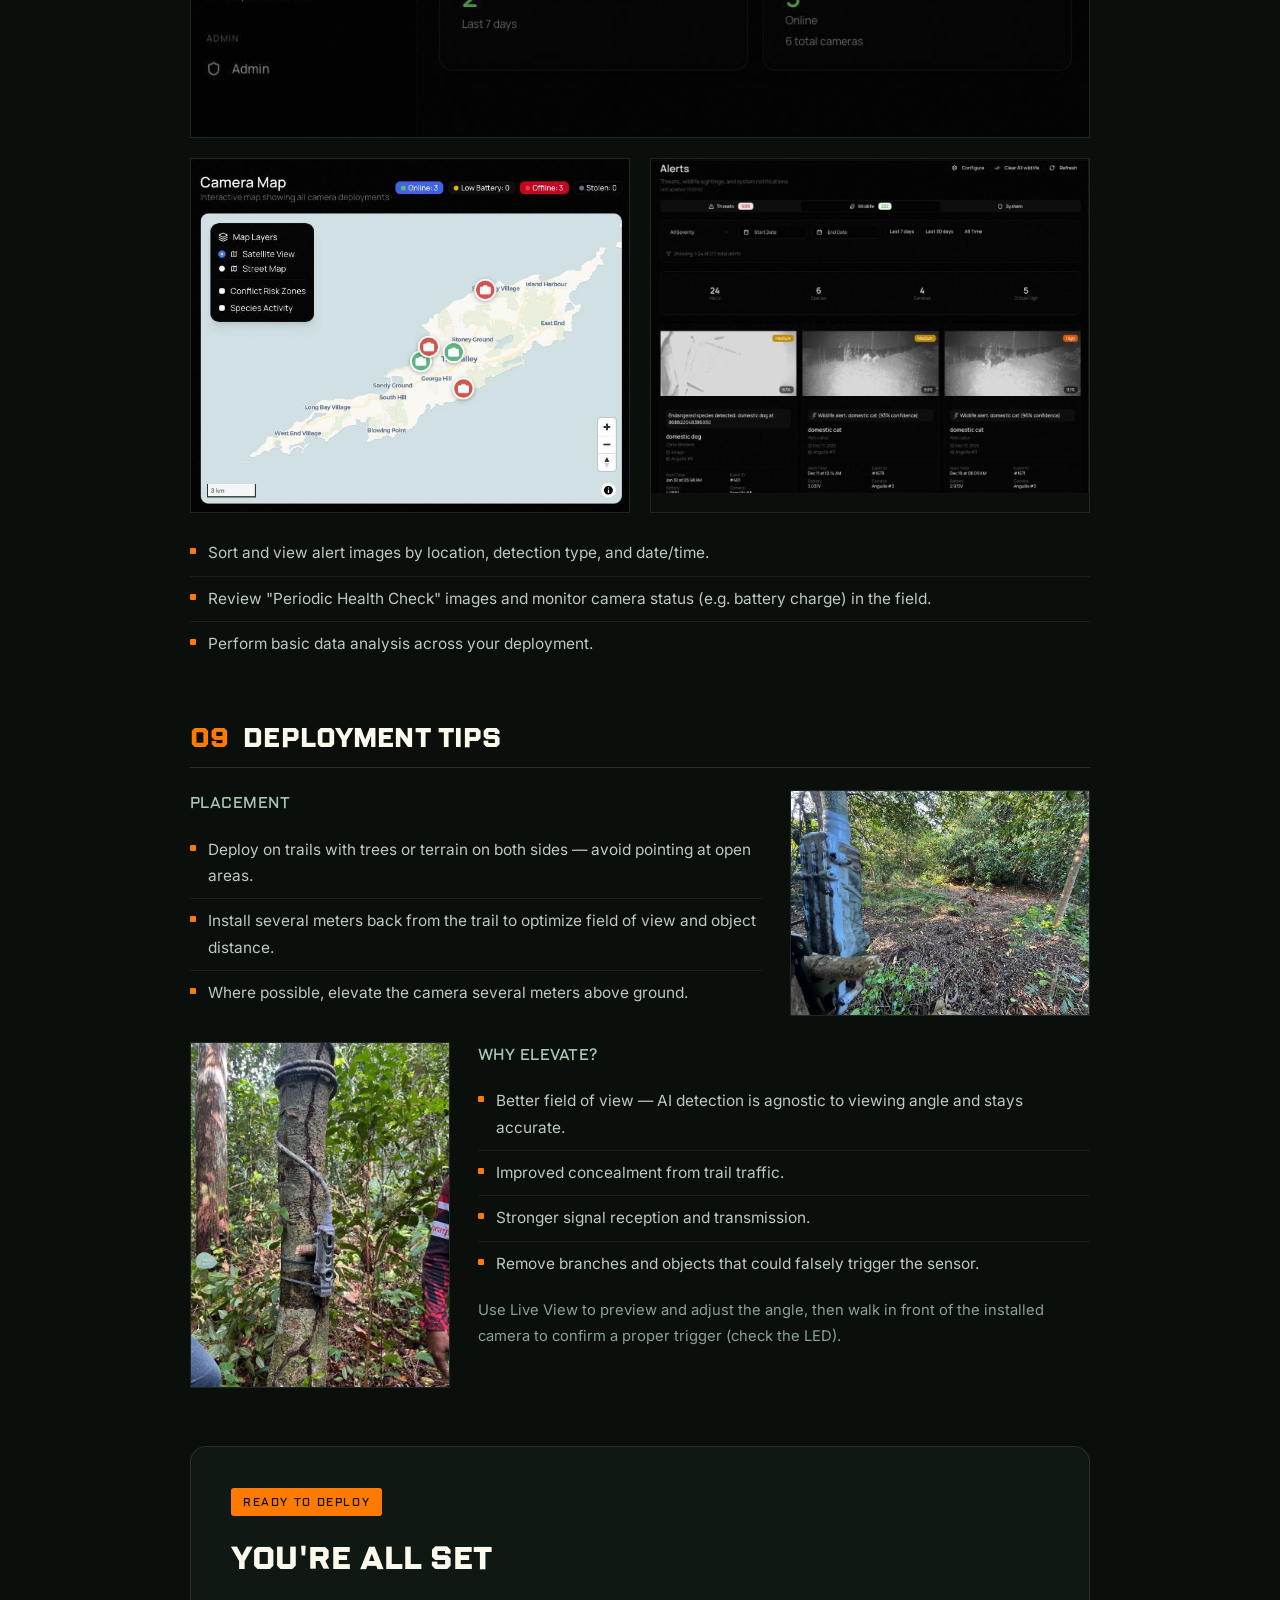
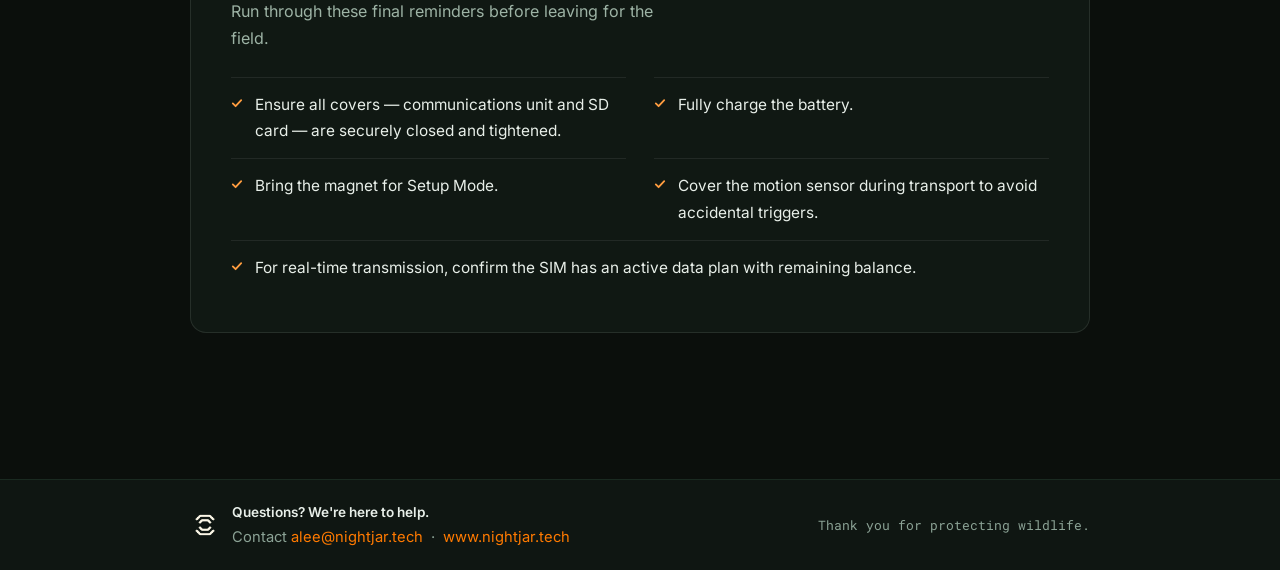
==== commit 87824188: "Merge setup guide into a unified tabbed web tools page Add a "Set Up Guide" tab alongside Firmware U" ====
--- a/docs/index.html
+++ b/docs/index.html
@@ -3,30 +3,39 @@
 <head>
   <meta charset="utf-8">
   <meta name="viewport" content="width=device-width, initial-scale=1">
-  <title>TrailGuard Firmware Installer</title>
+  <title>TrailGuard Web Tools</title>
+  <link rel="icon" type="image/png" href="assets/images/logo.png">
+  <link rel="preload" href="assets/fonts/inter-latin-400-normal.woff2" as="font" type="font/woff2" crossorigin>
+  <link rel="preload" href="assets/fonts/inter-latin-600-normal.woff2" as="font" type="font/woff2" crossorigin>
+  <link rel="preload" href="assets/fonts/Shuttleblock-700.otf" as="font" type="font/otf" crossorigin>
+  <link rel="stylesheet" href="assets/css/tg-design-system.css">
   <link rel="stylesheet" href="assets/css/styles.css">
+  <link rel="stylesheet" href="assets/css/setupguide.css">
   <script type="module" src="assets/js/install-esptool.js"></script>
+  <script defer src="assets/js/setupguide.js"></script>
   <script defer src="assets/js/main.js"></script>
   <script defer src="assets/js/troublshooting.js"></script>
 </head>
 <body>
   <header class="appbar">
-    <div class="brand">
+    <a class="brand" href="#setup" data-panel="setup" aria-label="TrailGuard — return to Set Up Guide">
       <img class="brand-logo" src="assets/images/logo.png" alt="TrailGuard logo">
-      <div>
-        <div class="brand-name">TrailGuard</div>
-        <div class="brand-tagline">Web Firmware Installer</div>
-      </div>
-    </div>
+      <span class="brand-name">TrailGuard Support Tools</span>
+    </a>
     <nav class="nav">
-      <a class="nav-link active" href="#install" data-panel="install">Install</a>
+      <a class="nav-link active" href="#setup" data-panel="setup">Set Up Guide</a>
+      <a class="nav-link" href="#install" data-panel="install">Firmware Update</a>
       <a class="nav-link" href="#download" data-panel="download">Download</a>
       <a class="nav-link" href="#troubleshooting" data-panel="troubleshooting">Troubleshooting</a>
     </nav>
   </header>
 
   <main class="wrap">
-    <section class="hero panel" id="install">
+    <section class="panel" id="setup">
+      <p class="setup-loading">Loading setup guide…</p>
+    </section>
+
+    <section class="hero panel panel-hidden" id="install">
       <div class="hero-card primary">
         <div class="meta-row" id="firmware-meta">
           <div class="meta-item"><span class="pill">Model</span><span id="fw-model">TrailGuard 4B</span></div>
@@ -49,7 +58,7 @@
           </div>
           <details id="tg-console-details" class="flasher-console-wrap">
             <summary class="flasher-console-header">
-              <span class="flasher-console-title">Advanced Options</span>
+              <span class="flasher-console-title"><span class="console-chevron"><svg viewBox="0 0 8 12" width="7" height="10" aria-hidden="true"><path d="M1.5 1l5 5-5 5" stroke="currentColor" stroke-width="1.8" stroke-linecap="round" stroke-linejoin="round" fill="none"></path></svg></span>Advanced Options</span>
             </summary>
             <div class="console-advanced-actions">
               <button id="tg-erase" type="button" class="btn">Erase Device Only</button>
@@ -239,8 +248,20 @@
   </main>
 
   <footer class="footer">
-    <span>TrailGuard Web Firmware Installer</span>
-    <span><a href="https://github.com/espressif/esptool-js">Powered by esptool-js</a></span>
+    <div class="footer-variant footer-tools" data-footer="tools">
+      <span>TrailGuard Web Tools</span>
+      <span><a href="https://github.com/espressif/esptool-js">Powered by esptool-js</a></span>
+    </div>
+    <div class="footer-variant footer-guide" data-footer="guide" hidden>
+      <div class="footer-guide-brand">
+        <img src="assets/images/setupguide/01-trailguard.png" alt="TrailGuard" width="30" height="30">
+        <div>
+          <div class="footer-guide-title">Questions? We're here to help.</div>
+          <div class="footer-guide-contact">Contact <a href="mailto:alee@nightjar.tech">alee@nightjar.tech</a> &nbsp;·&nbsp; <a href="https://www.nightjar.tech">www.nightjar.tech</a></div>
+        </div>
+      </div>
+      <div class="footer-guide-note">Thank you for protecting wildlife.</div>
+    </div>
   </footer>
 </body>
 </html>
--- a/docs/assets/css/tg-design-system.css
+++ b/docs/assets/css/tg-design-system.css
@@ -0,0 +1,219 @@
+/* TrailGuard Design System — shared tokens + self-hosted fonts.
+   Extracted from the setup guide (whose palette was itself lifted from the
+   firmware installer). Load this before styles.css / setupguide.css. */
+
+/* --- Self-hosted fonts.
+   All platforms render identical type: Inter stands in for SF Pro (Apple's
+   license restricts SF Pro to Apple platforms), Roboto Mono for SF Mono,
+   Shuttleblock is the TrailGuard brand display face. --- */
+@font-face {
+  font-family: "Inter";
+  src: url("../fonts/inter-latin-400-normal.woff2") format("woff2");
+  font-weight: 400;
+  font-style: normal;
+  font-display: swap;
+}
+@font-face {
+  font-family: "Inter";
+  src: url("../fonts/inter-latin-500-normal.woff2") format("woff2");
+  font-weight: 500;
+  font-style: normal;
+  font-display: swap;
+}
+@font-face {
+  font-family: "Inter";
+  src: url("../fonts/inter-latin-600-normal.woff2") format("woff2");
+  font-weight: 600;
+  font-style: normal;
+  font-display: swap;
+}
+@font-face {
+  font-family: "Inter";
+  src: url("../fonts/inter-latin-700-normal.woff2") format("woff2");
+  font-weight: 700;
+  font-style: normal;
+  font-display: swap;
+}
+@font-face {
+  font-family: "Roboto Mono";
+  src: url("../fonts/roboto-mono-latin-400-normal.woff2") format("woff2");
+  font-weight: 400;
+  font-style: normal;
+  font-display: swap;
+}
+@font-face {
+  font-family: "Roboto Mono";
+  src: url("../fonts/roboto-mono-latin-700-normal.woff2") format("woff2");
+  font-weight: 700;
+  font-style: normal;
+  font-display: swap;
+}
+@font-face {
+  font-family: "Shuttleblock";
+  src: url("../fonts/Shuttleblock-500.otf") format("opentype");
+  font-weight: 500;
+  font-style: normal;
+  font-display: swap;
+}
+@font-face {
+  font-family: "Shuttleblock";
+  src: url("../fonts/Shuttleblock-700.otf") format("opentype");
+  font-weight: 700;
+  font-style: normal;
+  font-display: swap;
+}
+
+/* TrailGuard color system
+   Dark forest-green surfaces, warm orange signal accent, conservation green. */
+:root {
+  /* --- Brand base palette --- */
+  --tg-ink-950: #0b0f0c; /* deepest background */
+  --tg-ink-900: #101813; /* primary surface */
+  --tg-ink-850: #111d16; /* raised surface */
+  --tg-ink-800: #16241c; /* highest surface */
+  --tg-ink-700: #1a2a21; /* hairline border */
+  --tg-ink-600: #2c3f34; /* focus ring / strong border */
+
+  --tg-paper: #f7f5ee;   /* warm off-white (document/print) */
+  --tg-paper-2: #efece1; /* secondary paper */
+  --tg-cream: #fbf8ec;   /* logo cream */
+
+  --tg-text-100: #e8efe9; /* primary text on dark */
+  --tg-text-300: #9db3a5; /* muted text on dark */
+  --tg-text-900: #14201a; /* primary text on paper */
+  --tg-text-600: #51695c; /* muted text on paper */
+
+  /* Signal accent — orange */
+  --tg-orange-500: #ff7a00;
+  --tg-orange-600: #e06b00;
+  --tg-orange-100: #ffe7cc;
+
+  /* Conservation green */
+  --tg-green-600: #1f7a53;
+  --tg-green-500: #2a9468;
+  --tg-green-100: #d3ece0;
+
+  /* Status */
+  --tg-warn: #f59e0b;
+  --tg-warn-100: #fcd34d;
+  --tg-danger: #e0563b;
+  --tg-info: #8fe0b7;
+}
+
+/* TrailGuard typography
+   Self-hosted webfonts first so every OS/browser renders the same faces;
+   system stacks remain as fallback while fonts load. Mono is used for
+   versions, serials, firmware strings and log output. */
+:root {
+  --font-sans: "Inter", system-ui, -apple-system, "Segoe UI", Roboto, sans-serif;
+  --font-mono: "Roboto Mono", ui-monospace, "SFMono-Regular", Menlo, Monaco,
+    Consolas, "Liberation Mono", "Courier New", monospace;
+  --font-display: "Shuttleblock", "Inter", system-ui, sans-serif;
+
+  /* Type scale (1.25 major-third-ish, tuned) */
+  --text-xs: 0.75rem;   /* 12px — captions, tags */
+  --text-sm: 0.85rem;   /* ~13.6px — secondary */
+  --text-base: 1rem;    /* 16px — body */
+  --text-md: 1.15rem;   /* ~18px — lead */
+  --text-lg: 1.3rem;    /* ~21px — card titles */
+  --text-xl: 1.7rem;    /* ~27px — section heads */
+  --text-2xl: 2.2rem;   /* ~35px — page titles */
+  --text-3xl: 3rem;     /* 48px — display */
+
+  /* Weights */
+  --weight-regular: 400;
+  --weight-medium: 500;
+  --weight-semibold: 600;
+  --weight-bold: 700;
+
+  /* Line heights */
+  --leading-tight: 1.2;
+  --leading-snug: 1.45;
+  --leading-normal: 1.6;
+  --leading-relaxed: 1.75;
+
+  /* Letter spacing */
+  --tracking-eyebrow: 0.05em; /* uppercase eyebrows */
+  --tracking-tag: 0.04em;
+  --tracking-tight: -0.01em;
+}
+
+/* TrailGuard spacing, radii, shadows */
+:root {
+  /* Spacing scale */
+  --space-1: 4px;
+  --space-2: 8px;
+  --space-3: 12px;
+  --space-4: 16px;
+  --space-5: 20px;
+  --space-6: 24px;
+  --space-8: 32px;
+  --space-10: 40px;
+  --space-12: 48px;
+  --space-16: 64px;
+
+  /* Radii */
+  --radius-sm: 8px;
+  --radius-md: 12px;
+  --radius-lg: 16px;
+  --radius-xl: 18px;
+  --radius-pill: 999px;
+
+  /* Shadows — dark UI relies on borders + faint elevation */
+  --shadow-sm: 0 1px 2px rgba(0, 0, 0, 0.4);
+  --shadow-md: 0 6px 20px rgba(0, 0, 0, 0.35);
+  --shadow-doc: 0 12px 40px rgba(20, 32, 26, 0.12);
+
+  /* Accent inset glow (primary-button treatment) */
+  --inset-accent: inset 0 0 0 1px var(--tg-orange-500);
+
+  /* Transitions */
+  --ease: 0.18s ease;
+  --ease-fast: 0.08s ease;
+}
+
+/* --- Cross-platform normalization --- */
+
+/* Form controls do not inherit fonts by default (each OS substitutes its own
+   UI font); force the page fonts everywhere. */
+button, input, select, textarea {
+  font-family: inherit;
+}
+
+/* Hide <details> markers in all engines (Chrome/Safari use the pseudo,
+   Firefox uses list-style / ::marker). */
+summary::marker {
+  content: "";
+}
+summary::-webkit-details-marker {
+  display: none;
+}
+
+/* Neutralize Chrome's autofill yellow/blue flash on dark inputs. */
+input:-webkit-autofill,
+textarea:-webkit-autofill {
+  -webkit-box-shadow: 0 0 0 100px var(--tg-ink-850) inset;
+  -webkit-text-fill-color: var(--tg-text-100);
+  caret-color: var(--tg-text-100);
+}
+
+/* Consistent scrollbars (macOS overlay vs Windows gutter). */
+html {
+  scrollbar-color: #2c3f34 transparent; /* Firefox */
+  scrollbar-width: thin;
+}
+::-webkit-scrollbar {
+  width: 12px;
+  height: 12px;
+}
+::-webkit-scrollbar-track {
+  background: transparent;
+}
+::-webkit-scrollbar-thumb {
+  background: #22312a;
+  border-radius: 8px;
+  border: 3px solid #0b0f0c;
+}
+::-webkit-scrollbar-thumb:hover {
+  background: #2c3f34;
+}
--- a/docs/assets/css/styles.css
+++ b/docs/assets/css/styles.css
@@ -16,7 +16,7 @@
   --btn: #132017;
   --btn-hover: #192a21;
   --code: #111b15;
-  font-family: system-ui, -apple-system, "Segoe UI", Roboto, Ubuntu, Cantarell, "Noto Sans", sans-serif;
+  font-family: var(--font-sans);
   font-size: 16px;
 }
 
@@ -56,48 +56,98 @@
   display: flex;
   align-items: center;
   gap: 14px;
+  cursor: pointer;
+  transition: opacity 0.15s ease;
+}
+
+.brand:hover {
+  opacity: 0.85;
+}
+
+@media (max-width: 720px) {
+  .appbar {
+    position: static;
+    flex-direction: column;
+    align-items: flex-start;
+    gap: 10px;
+    padding: 12px 16px;
+  }
+
+  .nav {
+    gap: 2px;
+    margin-left: -8px;
+  }
+
+  .nav-link {
+    padding: 8px 8px;
+    font-size: 0.72rem;
+    letter-spacing: 0.04em;
+  }
 }
 
 .brand-logo {
   width: 40px;
   height: 40px;
-  border-radius: 12px;
   object-fit: contain;
-  background: var(--surface-2);
-  padding: 4px;
+  background: transparent;
 }
 
 .brand-name {
-  font-size: 1.15rem;
-  font-weight: 600;
-}
-
-.brand-tagline {
-  font-size: 0.85rem;
-  color: var(--muted);
+  font-family: var(--font-display);
+  font-size: clamp(1.05rem, 4vw, 1.22rem);
+  font-weight: 700;
+  text-transform: uppercase;
+  letter-spacing: 0.05em;
+  color: var(--tg-cream);
 }
 
 .nav {
   display: flex;
-  gap: 12px;
+  gap: 2px;
   flex-wrap: wrap;
+  align-items: center;
 }
 
 .nav-link {
-  padding: 8px 14px;
-  border-radius: 10px;
-  border: 1px solid transparent;
-  transition: background 0.15s ease, border 0.15s ease;
+  position: relative;
+  padding: 10px 14px;
+  border: none;
+  border-radius: 6px 6px 0 0;
+  background: transparent;
+  font-family: var(--font-display);
+  font-size: 0.82rem;
+  font-weight: 500;
+  text-transform: uppercase;
+  letter-spacing: 0.06em;
+  color: var(--muted);
+  transition: color 0.15s ease, background 0.15s ease;
+}
+
+.nav-link::after {
+  content: "";
+  position: absolute;
+  left: 0;
+  right: 0;
+  bottom: 0;
+  height: 2px;
+  border-radius: 2px 2px 0 0;
+  background: var(--accent);
+  transform: scaleX(0);
+  transition: transform 0.18s ease;
 }
 
 .nav-link:hover {
-  background: var(--btn-hover);
-  border-color: var(--ring);
+  color: var(--text);
+  background: rgba(255, 255, 255, 0.04);
 }
 
 .nav-link.active {
-  background: var(--btn-hover);
-  border-color: var(--ring);
+  color: var(--tg-cream);
+  background: rgba(255, 122, 0, 0.06);
+}
+
+.nav-link.active::after {
+  transform: scaleX(1);
 }
 
 .panel-hidden {
@@ -105,11 +155,22 @@
 }
 
 .wrap {
-  max-width: 1080px;
+  max-width: 964px;
   margin: 0 auto;
-  padding: 28px 20px 40px;
+  padding: 28px 32px 56px;
   display: grid;
   gap: 20px;
+}
+
+@media (max-width: 640px) {
+  .wrap {
+    padding: 22px 18px 56px;
+  }
+}
+
+.setup-loading {
+  margin: 40px 0;
+  color: var(--muted);
 }
 
 .hero {
@@ -128,16 +189,13 @@
 }
 
 .hero-card {
-  background: var(--surface);
-  border: 1px solid var(--border);
-  border-radius: 18px;
-  padding: 30px;
+  padding: 0;
   display: grid;
   gap: 24px;
 }
 
 .hero-card.primary {
-  background: var(--surface);
+  background: transparent;
 }
 
 .hero-card.secondary {
@@ -147,8 +205,13 @@
 
 .hero-card h1 {
   margin: 0;
-  font-size: 1.7rem;
-  font-weight: 600;
+  font-family: var(--font-display);
+  font-size: clamp(1.9rem, 3.2vw, 2.3rem);
+  font-weight: 700;
+  text-transform: uppercase;
+  letter-spacing: 0.005em;
+  line-height: 1.12;
+  color: var(--tg-cream);
 }
 
 .hero-card h2 {
@@ -177,6 +240,7 @@
   counter-reset: step;
   list-style: none;
   padding-left: 0;
+  margin-top: 16px;
 }
 
 .checklist.ordered li {
@@ -185,21 +249,29 @@
   display: grid;
   grid-template-columns: auto 1fr;
   align-items: start;
-  gap: 12px;
-}
-
+  gap: 14px;
+  line-height: 1.6;
+}
+
+/* Numbered steps use the setup-guide circle style: a filled orange disc
+   with the step number, matching the guide's "Powering up" steps. */
 .checklist.ordered li::before {
   counter-increment: step;
-  content: "Step " counter(step);
-  background: var(--btn);
-  border: 1px solid var(--ring);
+  content: counter(step);
+  display: flex;
+  align-items: center;
+  justify-content: center;
+  width: 32px;
+  height: 32px;
   border-radius: 999px;
-  padding: 3px 10px;
-  font-size: 0.75rem;
-  letter-spacing: 0.02em;
-  text-transform: capitalize;
-  color: var(--muted);
-  box-shadow: inset 0 0 0 1px rgba(255, 122, 0, 0.1);
+  background: var(--accent);
+  color: #0b0f0c;
+  font-weight: 700;
+  font-size: 0.95rem;
+  flex: none;
+  /* center the disc on the first line of the step text
+     (list item is 1rem with line-height 1.6 => first line is 1.6rem tall) */
+  margin-top: calc((1.6rem - 32px) / 2);
 }
 
 .meta-row {
@@ -218,6 +290,19 @@
 
 .meta-item span:last-child {
   font-weight: 600;
+}
+
+#fw-version,
+#fw-date {
+  font-family: var(--font-mono);
+  font-size: 0.92rem;
+}
+
+.version-header small {
+  font-family: var(--font-mono);
+  font-size: 0.72rem;
+  letter-spacing: 0.04em;
+  text-transform: uppercase;
 }
 
 .btn {
@@ -292,28 +377,33 @@
   display: inline-flex;
   align-items: center;
   gap: 6px;
-  padding: 2px 10px;
+  padding: 3px 11px;
   border-radius: 999px;
   border: 1px solid var(--ring);
-  font-size: 0.75rem;
-  letter-spacing: 0.02em;
-  text-transform: capitalize;
+  font-family: var(--font-display);
+  font-size: 0.64rem;
+  font-weight: 500;
+  letter-spacing: 0.1em;
+  text-transform: uppercase;
   color: var(--muted);
   margin-right: 10px;
 }
 
 .card {
-  background: var(--surface);
-  border: 1px solid var(--border);
-  border-radius: 16px;
-  padding: 24px;
+  padding: 0;
   display: grid;
   gap: 16px;
 }
 
 .card h2 {
   margin: 0;
-  font-size: 1.3rem;
+  font-family: var(--font-display);
+  font-size: 1.35rem;
+  font-weight: 700;
+  text-transform: uppercase;
+  letter-spacing: 0.005em;
+  line-height: 1.15;
+  color: var(--tg-cream);
 }
 
 .button-row {
@@ -703,15 +793,13 @@
   color: var(--muted);
 }
 
-.flasher-console-title::before {
-  content: "\25B6";
-  display: inline-block;
+.console-chevron {
+  display: inline-flex;
   margin-right: 8px;
-  font-size: 0.7rem;
   transition: transform 0.15s ease;
 }
 
-details.flasher-console-wrap[open] .flasher-console-title::before {
+details.flasher-console-wrap[open] .console-chevron {
   transform: rotate(90deg);
 }
 
@@ -744,7 +832,7 @@
   overflow: auto;
   white-space: pre-wrap;
   word-break: break-word;
-  font-family: ui-monospace, SFMono-Regular, Menlo, Monaco, Consolas, "Liberation Mono", "Courier New", monospace;
+  font-family: var(--font-mono);
   font-size: 0.8rem;
   line-height: 1.45;
   color: #b9d5c2;
@@ -757,7 +845,7 @@
   border-radius: 12px;
   padding: 14px;
   overflow-x: auto;
-  font-family: ui-monospace, SFMono-Regular, Menlo, Monaco, Consolas, "Liberation Mono", "Courier New", monospace;
+  font-family: var(--font-mono);
   font-size: 0.9rem;
   color: var(--text);
 }
@@ -767,7 +855,7 @@
   flex-wrap: wrap;
   gap: 12px;
   justify-content: center;
-  padding: 18px;
+  padding: 24px 18px;
   border-top: 1px solid var(--border);
   background: rgba(16, 24, 19, 0.85);
   font-size: 0.85rem;
@@ -776,6 +864,72 @@
 
 .footer a {
   color: var(--accent);
+}
+
+.footer-variant {
+  width: 100%;
+}
+
+.footer-variant[hidden] {
+  display: none;
+}
+
+.footer-tools {
+  display: flex;
+  flex-wrap: wrap;
+  gap: 12px;
+  justify-content: center;
+}
+
+.footer-guide {
+  max-width: 900px;
+  margin: 0 auto;
+  display: flex;
+  align-items: center;
+  gap: 16px 28px;
+  flex-wrap: wrap;
+  text-align: left;
+}
+
+.footer-guide-brand {
+  display: flex;
+  align-items: center;
+  gap: 12px;
+}
+
+.footer-guide-brand img {
+  border: none;
+  background: transparent;
+  border-radius: 0;
+  padding: 0;
+}
+
+.footer-guide-title {
+  font-weight: 600;
+  color: var(--text);
+}
+
+.footer-guide-contact {
+  color: #8ba295;
+  font-size: 0.92rem;
+  margin-top: 8px;
+}
+
+.footer-guide-contact a {
+  color: var(--accent);
+}
+
+.footer-guide-note {
+  margin-left: auto;
+  font-family: var(--font-mono);
+  font-size: 0.8rem;
+  color: #8ba295;
+}
+
+@media (max-width: 640px) {
+  .footer-guide-note {
+    margin-left: 0;
+  }
 }
 
 esp-web-install-button {
@@ -850,7 +1004,12 @@
 }
 
 .troubleshooting-panel .result-block h3 {
-  font-size: 0.95rem;
+  font-family: var(--font-display);
+  font-size: 0.92rem;
+  font-weight: 500;
+  text-transform: uppercase;
+  letter-spacing: 0.02em;
+  color: #a9c6b3;
   margin-bottom: 8px;
 }
 
@@ -923,3 +1082,10 @@
   cursor: default;
 }
 
+@media print {
+  .appbar,
+  .footer {
+    display: none;
+  }
+}
+
--- a/docs/assets/css/setupguide.css
+++ b/docs/assets/css/setupguide.css
@@ -0,0 +1,149 @@
+/* Setup guide panel — scoped styles for the content in setupguide-content.html
+   (extracted from the colleague's bundled setupguide.html export). */
+
+.tg-doc h1, .tg-doc h2, .tg-doc h3, .tg-doc p, .tg-doc ul, .tg-doc ol, .tg-doc li {
+  margin: 0;
+}
+.tg-doc ul, .tg-doc ol {
+  list-style: none;
+  padding: 0;
+}
+.tg-doc a {
+  color: #ff7a00;
+  text-decoration: none;
+  border-bottom: 1px solid rgba(255, 122, 0, 0.35);
+}
+.tg-doc a:hover {
+  border-color: #ff7a00;
+}
+.tg-fig {
+  cursor: zoom-in;
+}
+.tg-fig img {
+  display: block;
+  width: 100%;
+  height: 100%;
+  object-fit: contain;
+  transition: transform 0.3s;
+}
+
+/* Image frames hug the image exactly — the box matches the image's natural
+   size (no fixed-height letterboxing), the full image always shows, and the
+   frame has square corners. Overrides the design-tool export's inline heights,
+   radii, and letterbox backgrounds. */
+#setup .tg-fig {
+  height: auto !important;
+  border-radius: 0 !important;
+  background: transparent !important;
+}
+#setup .tg-fig img {
+  height: auto !important;
+  width: 100%;
+  object-fit: contain;
+}
+
+/* LED demo animations */
+@keyframes ledFlash { 0%, 100% { opacity: 1; } 50% { opacity: 0.22; } }
+@keyframes ledBlink { 0%, 58% { opacity: 1; } 70%, 100% { opacity: 0.12; } }
+@keyframes ledFlashBlue { 0% { opacity: 1; } 9% { opacity: 0.12; } 100% { opacity: 0.12; } }
+@keyframes ledFlashGreen { 0% { opacity: 1; } 18% { opacity: 1; } 26% { opacity: 0.12; } 100% { opacity: 0.12; } }
+
+/* Figure lightbox (vanilla port of the guide's zoom overlay) */
+.tg-zoom-overlay {
+  position: fixed;
+  inset: 0;
+  z-index: 9999;
+  background: rgba(6, 9, 7, 0.94);
+  display: flex;
+  align-items: center;
+  justify-content: center;
+  padding: 32px;
+  cursor: zoom-out;
+}
+.tg-zoom-overlay[hidden] {
+  display: none;
+}
+.tg-zoom-overlay img {
+  max-width: 94vw;
+  max-height: 92vh;
+  object-fit: contain;
+  border-radius: 10px;
+  box-shadow: 0 20px 60px rgba(0, 0, 0, 0.6);
+}
+.tg-zoom-hint {
+  position: absolute;
+  top: 20px;
+  right: 24px;
+  font-family: var(--font-mono);
+  font-size: 0.7rem;
+  letter-spacing: 0.08em;
+  text-transform: uppercase;
+  color: #9db3a5;
+}
+
+/* LED demo play/stop button icons */
+#tg-led-play .tg-led-icon-play,
+#tg-led-play .tg-led-icon-stop {
+  display: inline-flex;
+}
+#tg-led-play [hidden] {
+  display: none;
+}
+
+/* Table-of-contents rows scroll to their section on click. */
+.tg-toc-link {
+  cursor: pointer;
+}
+
+.tg-toc-link span:last-child {
+  transition: color 0.15s ease;
+}
+
+.tg-toc-link:hover span:last-child {
+  color: #fff;
+}
+
+.tg-toc-link:focus-visible {
+  outline: 2px solid var(--tg-orange-500);
+  outline-offset: 2px;
+  border-radius: 4px;
+}
+
+/* Offset section anchors so they clear the sticky app bar when scrolled to. */
+#setup section[id^="sg-"] {
+  scroll-margin-top: 90px;
+}
+
+@media (max-width: 720px) {
+  #setup section[id^="sg-"] {
+    scroll-margin-top: 16px;
+  }
+}
+
+/* The guide's layout grids are inline styles from the design-tool export;
+   collapse them to a single column on narrow screens. */
+@media (max-width: 680px) {
+  #setup [style*="grid-template-columns"] {
+    grid-template-columns: 1fr !important;
+  }
+  #setup .tg-fig {
+    height: auto !important;
+    max-height: 420px;
+  }
+}
+
+@media print {
+  html, body {
+    background: #fff;
+  }
+  .tg-controls {
+    display: none !important;
+  }
+  .tg-doc {
+    background: #fff !important;
+    color: #1a1a1a !important;
+  }
+  .tg-print-flip {
+    color: #141414 !important;
+  }
+}
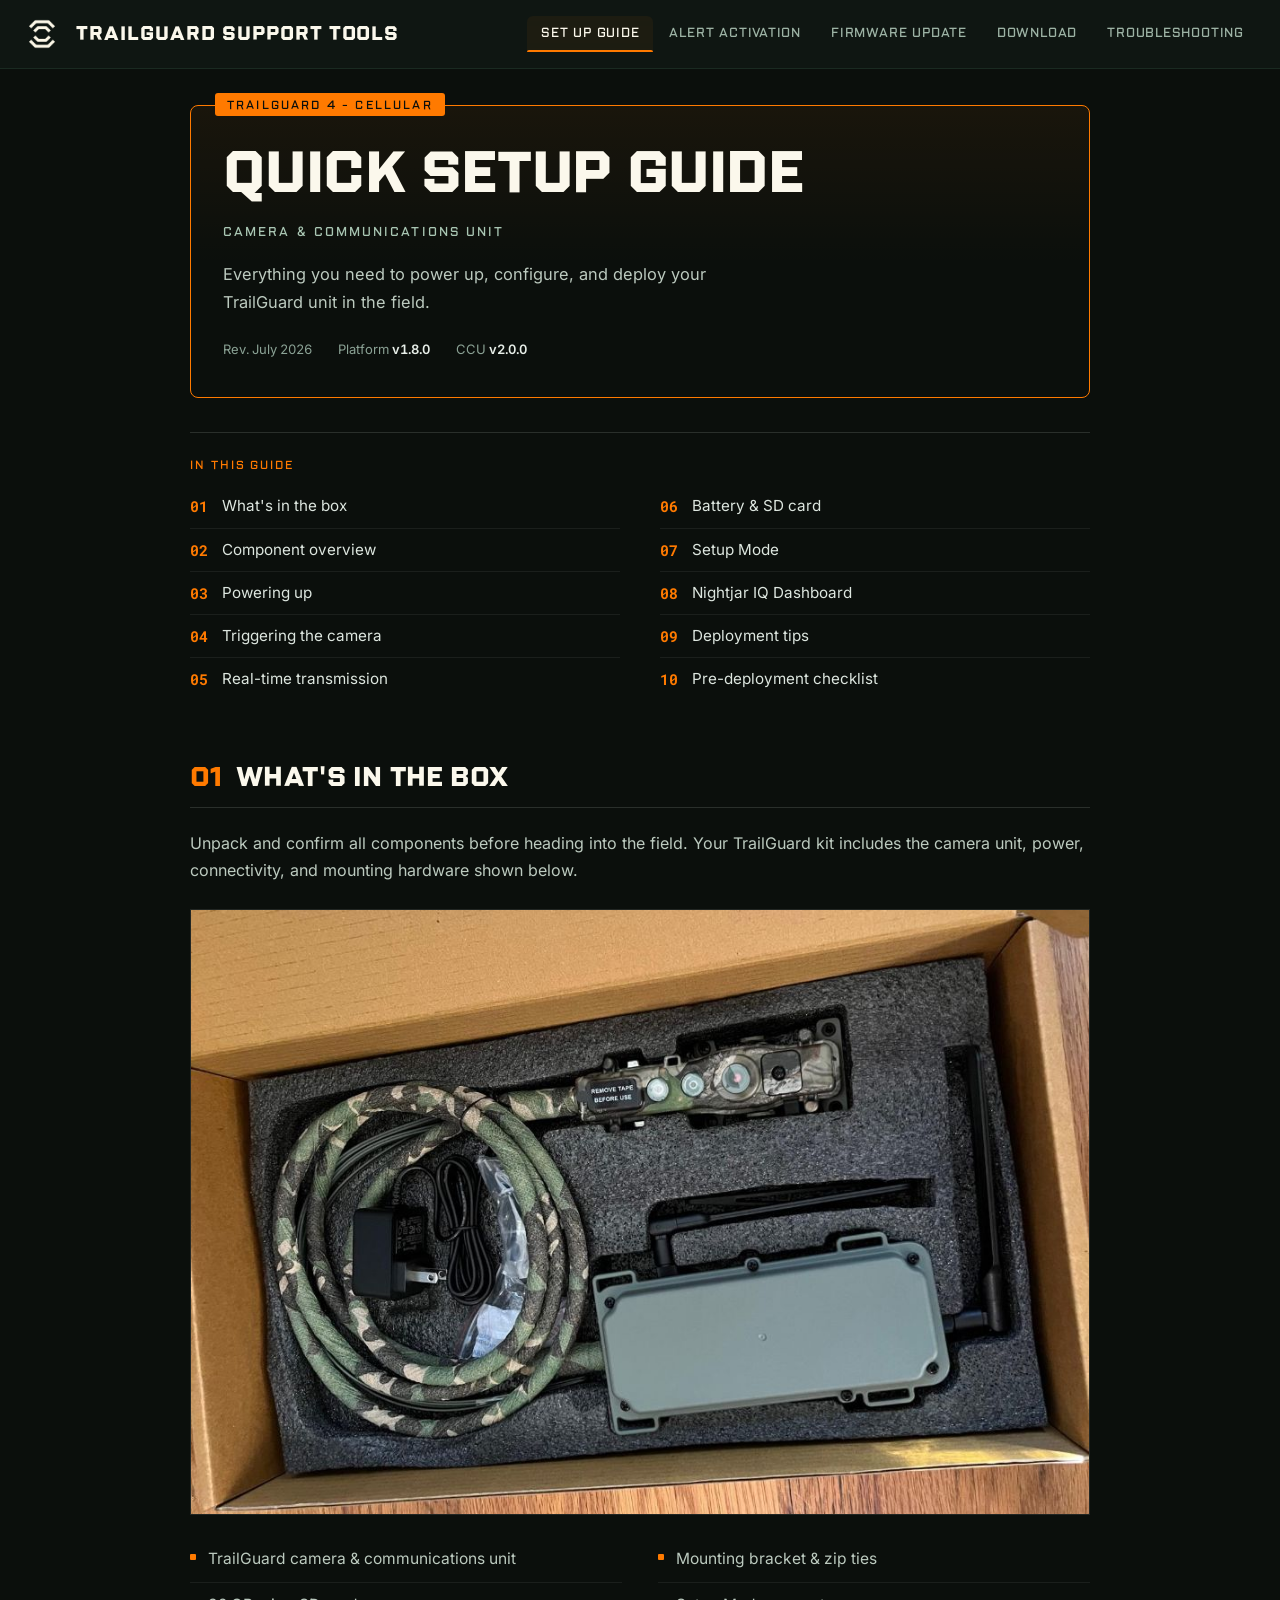
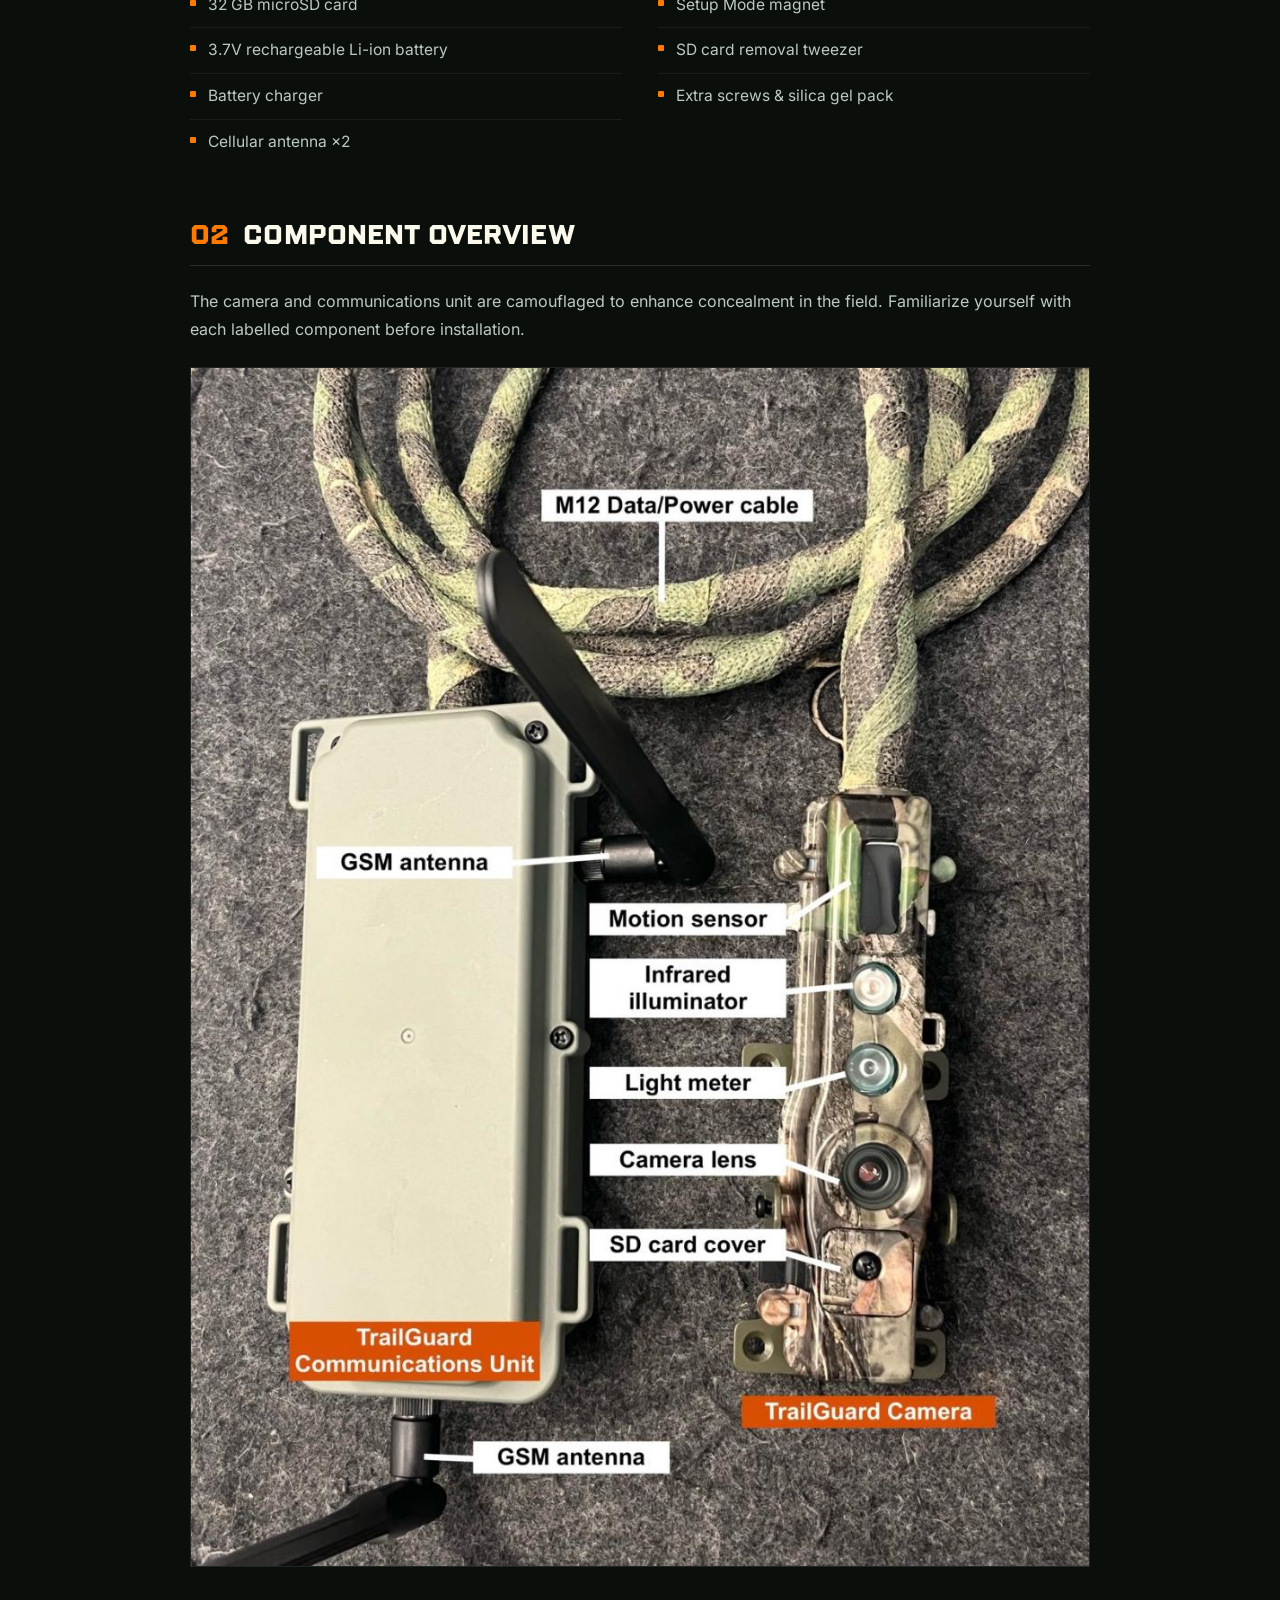
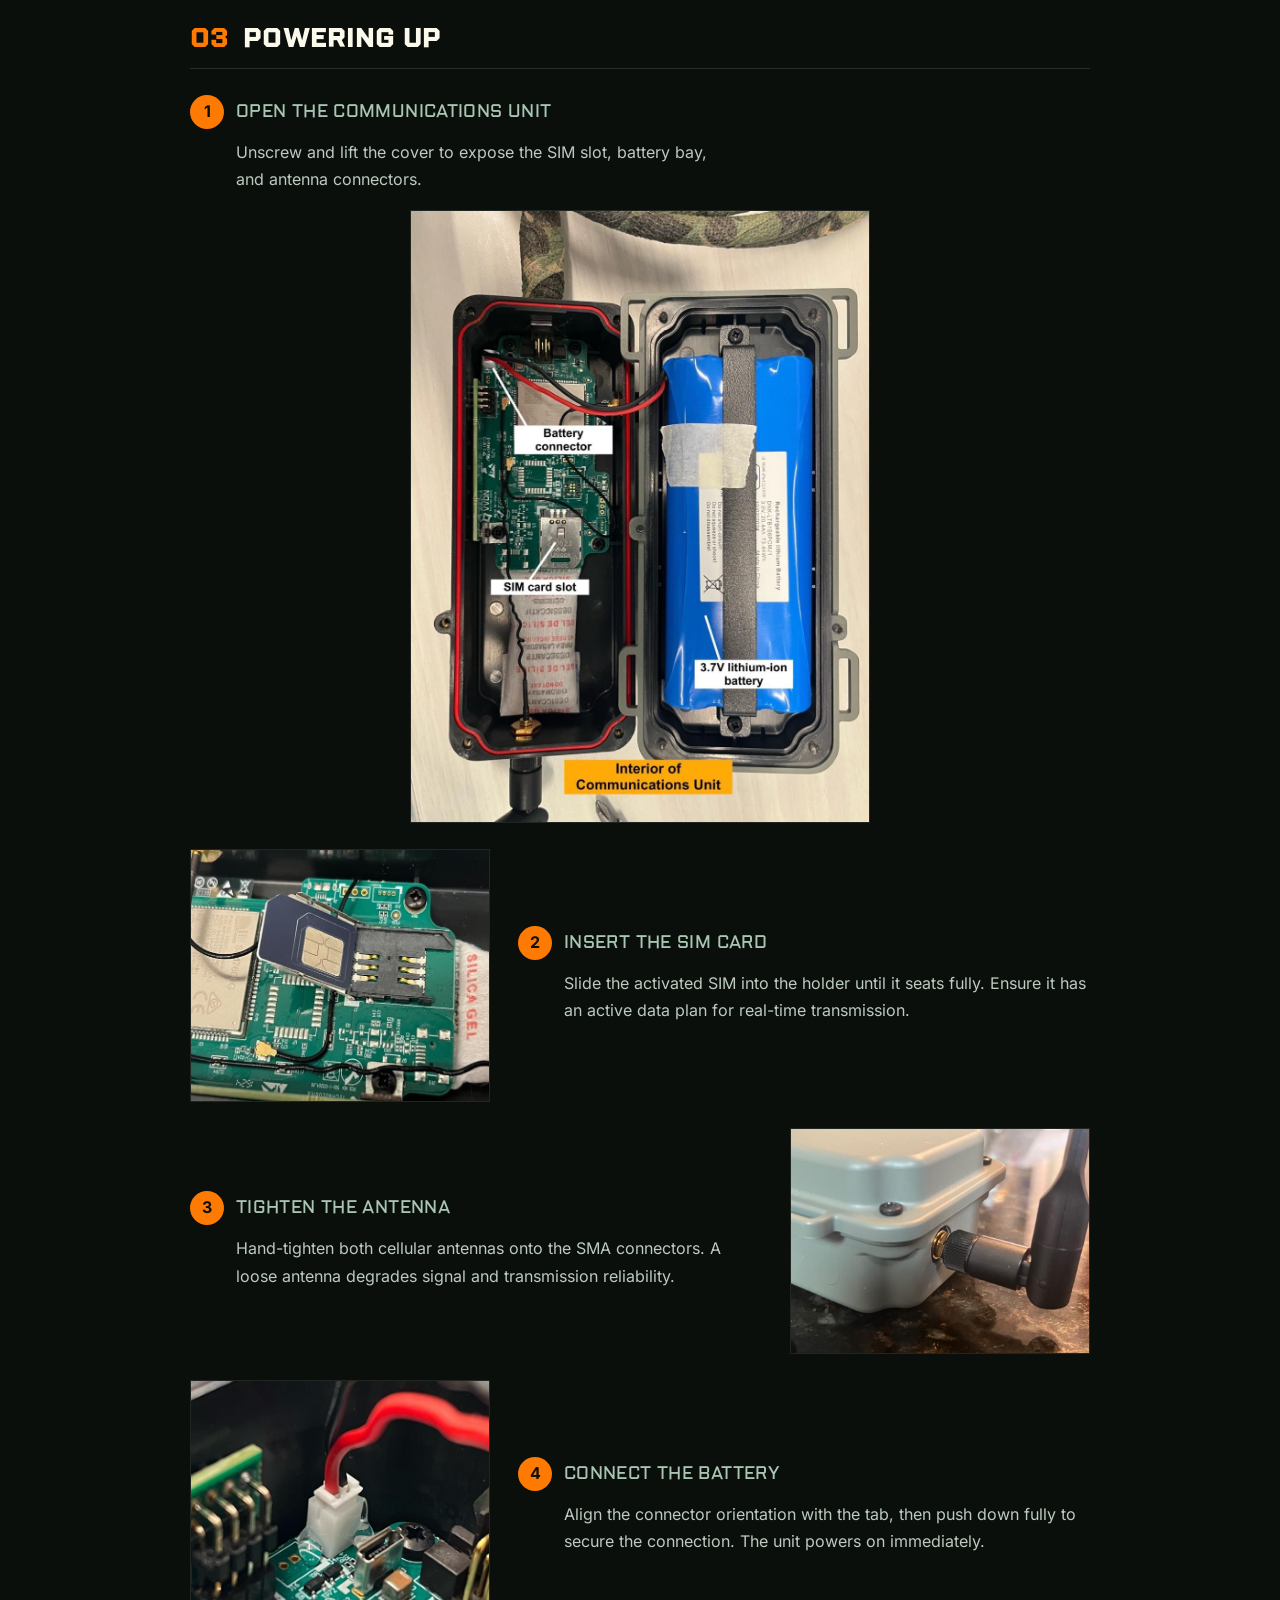
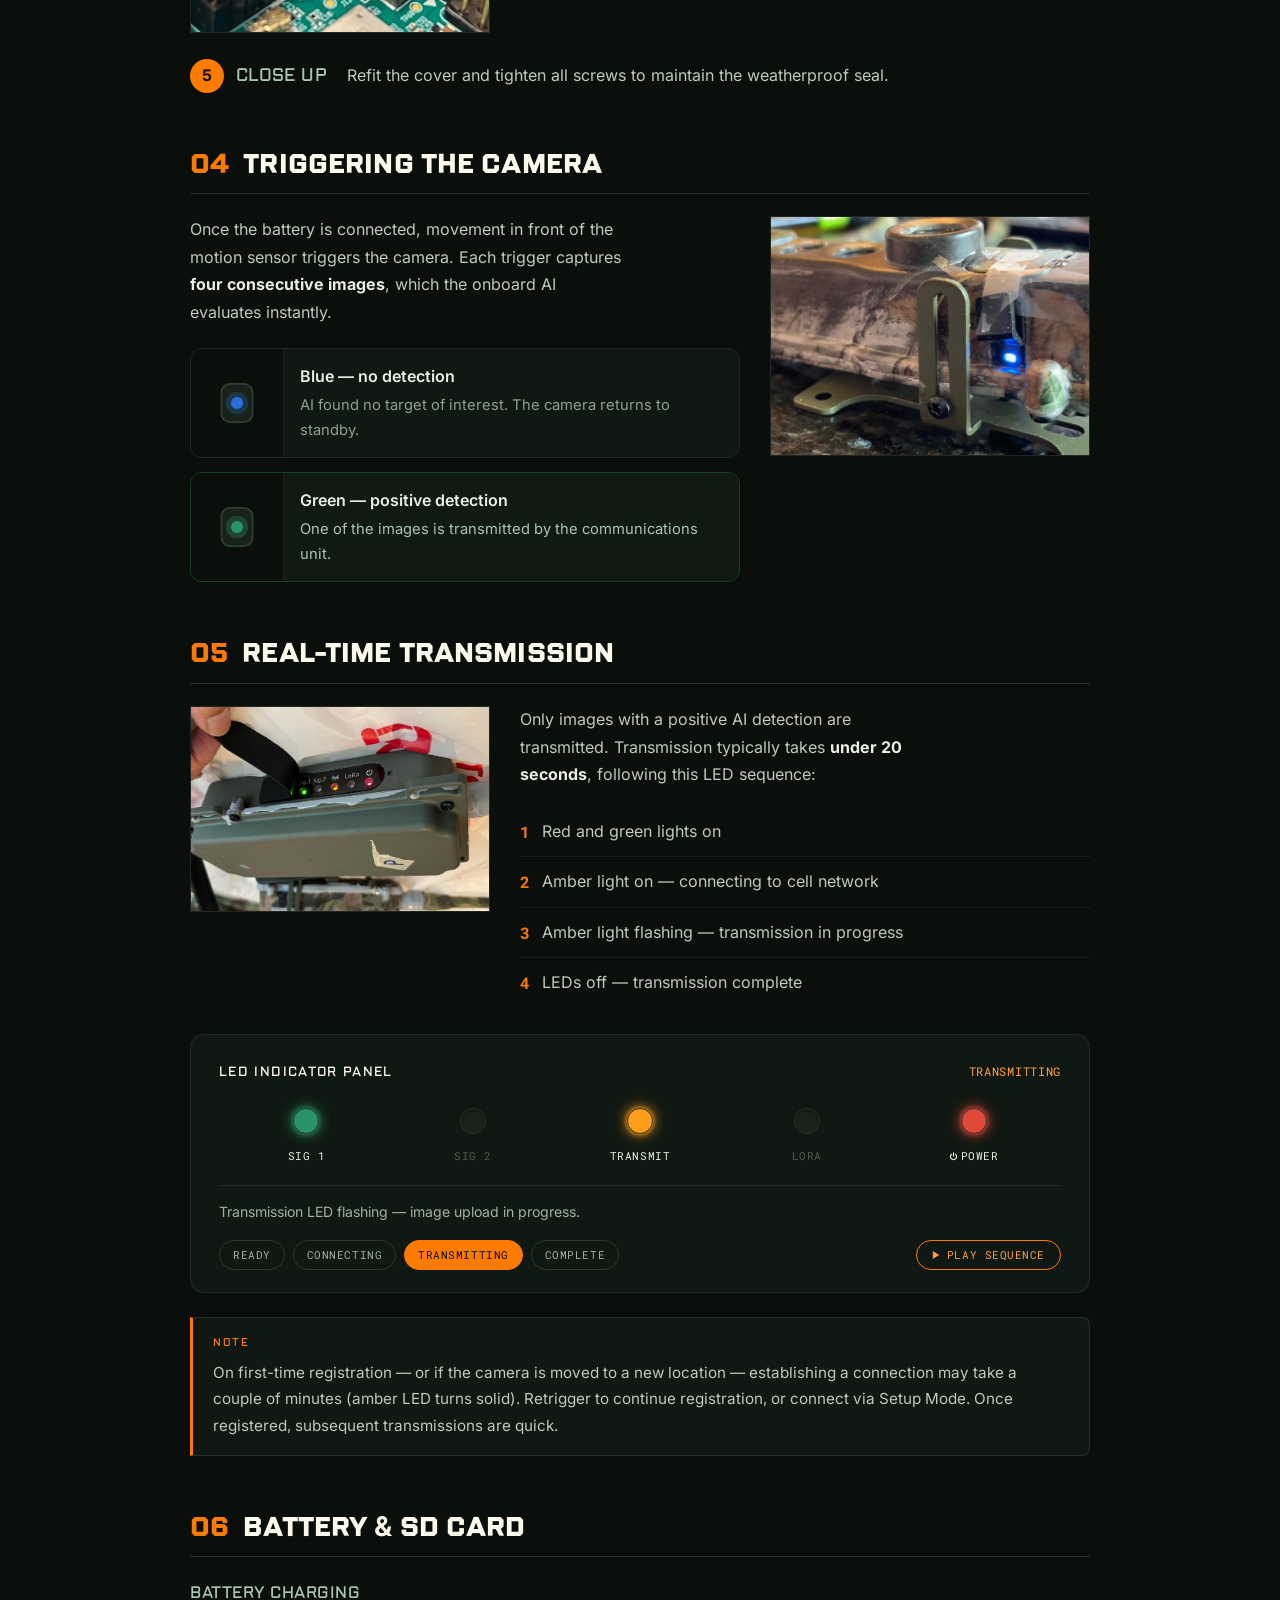
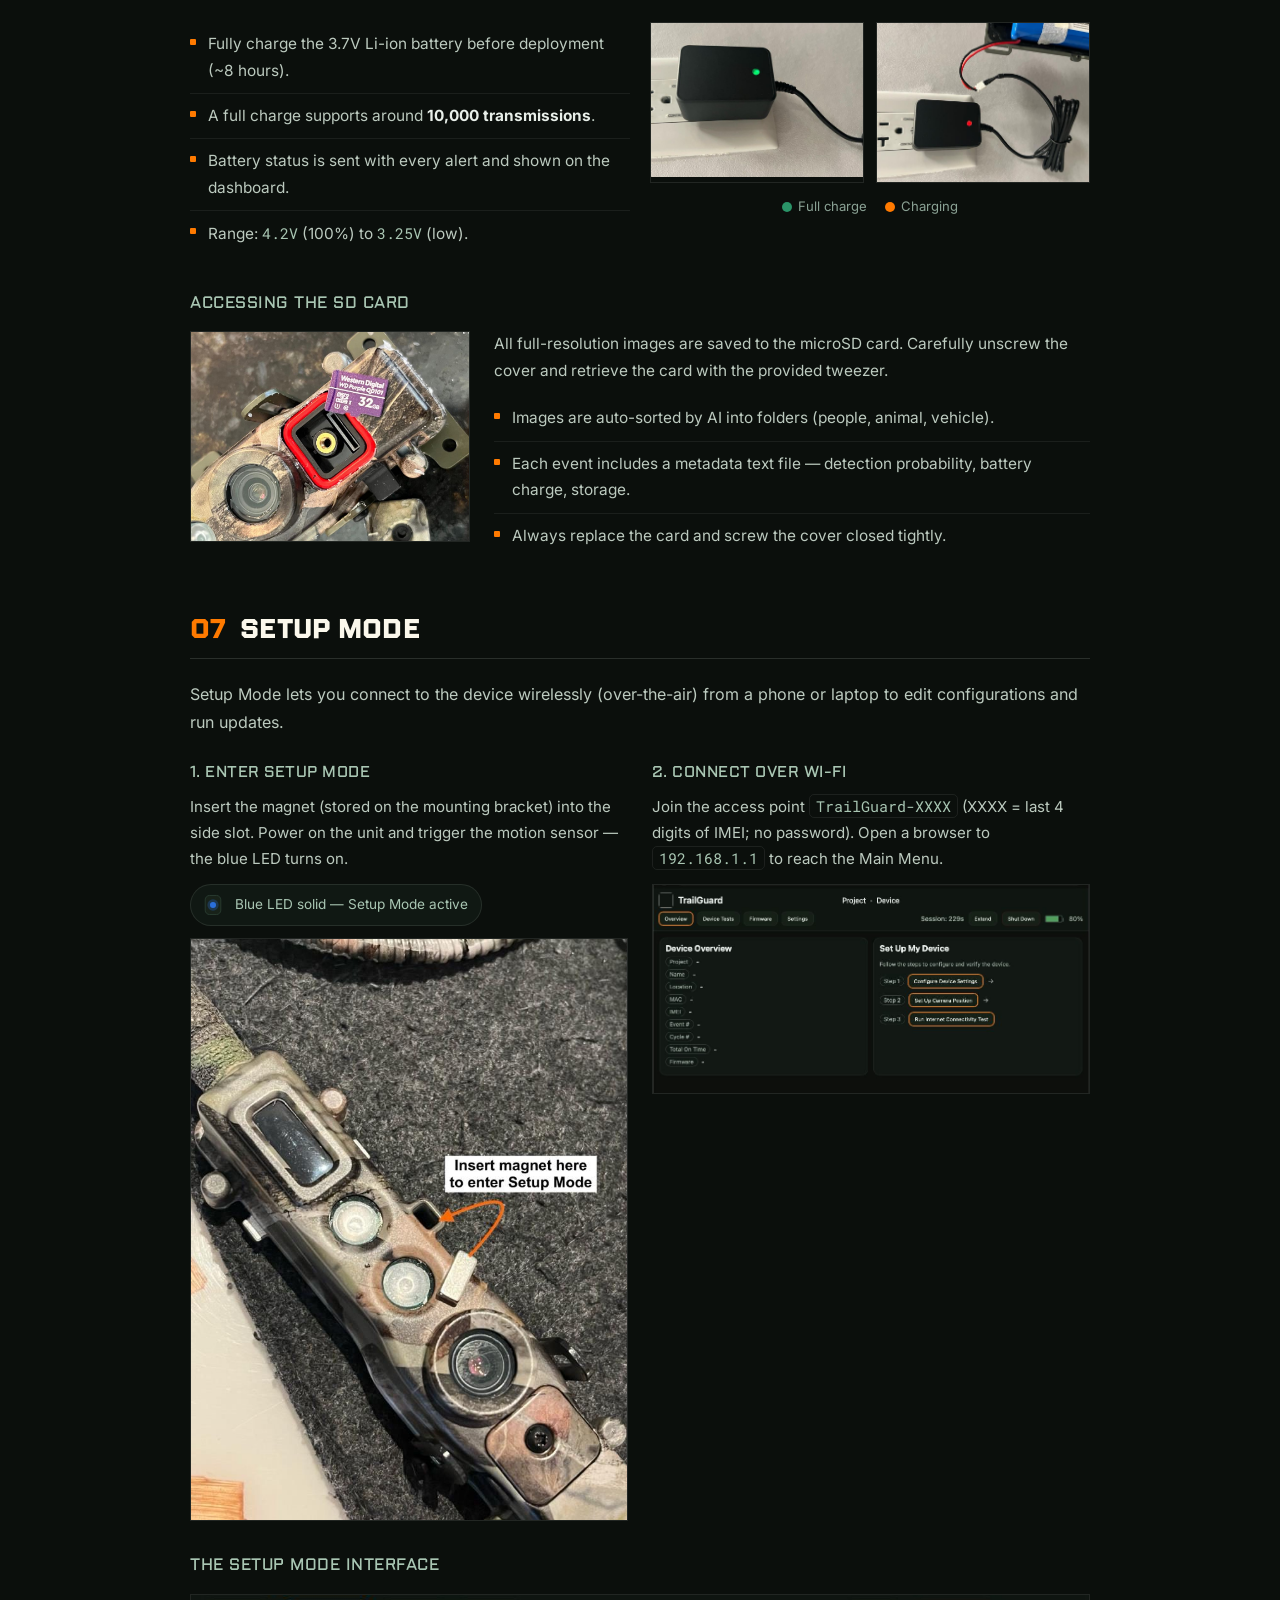
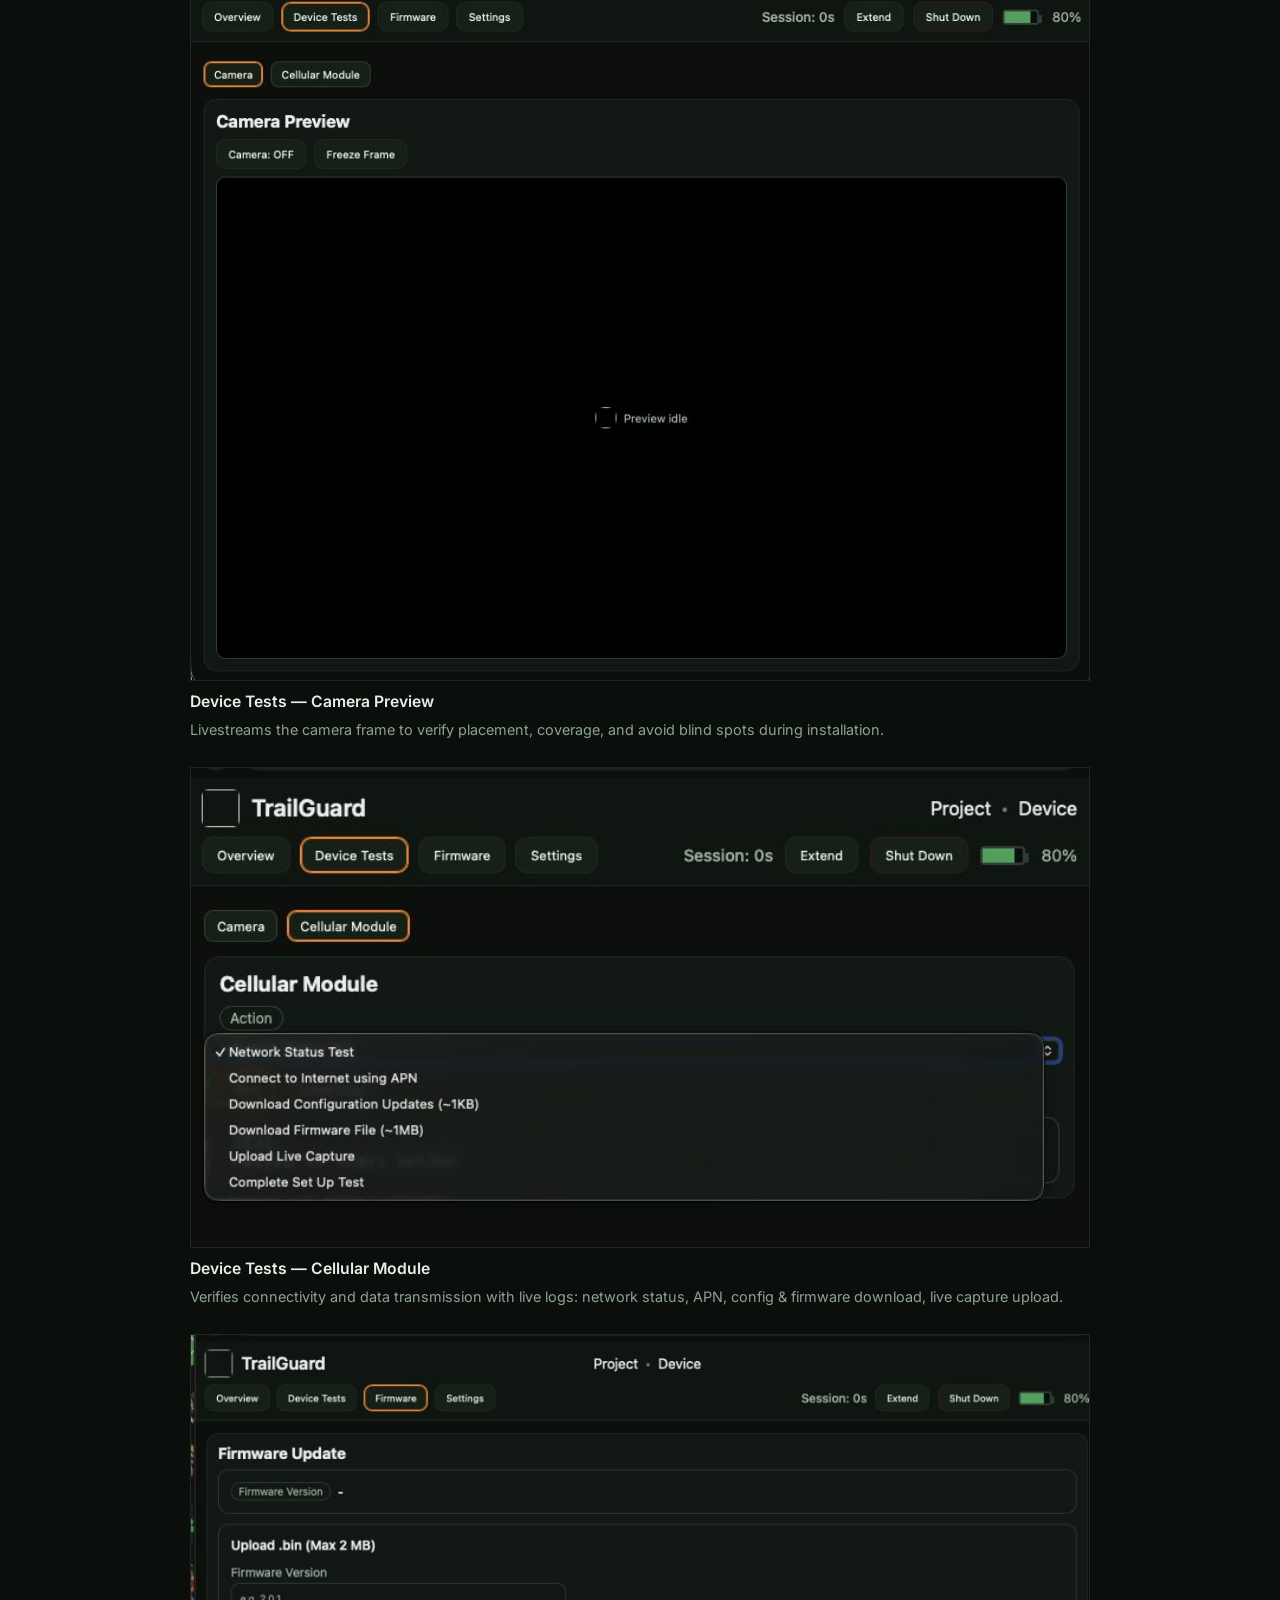
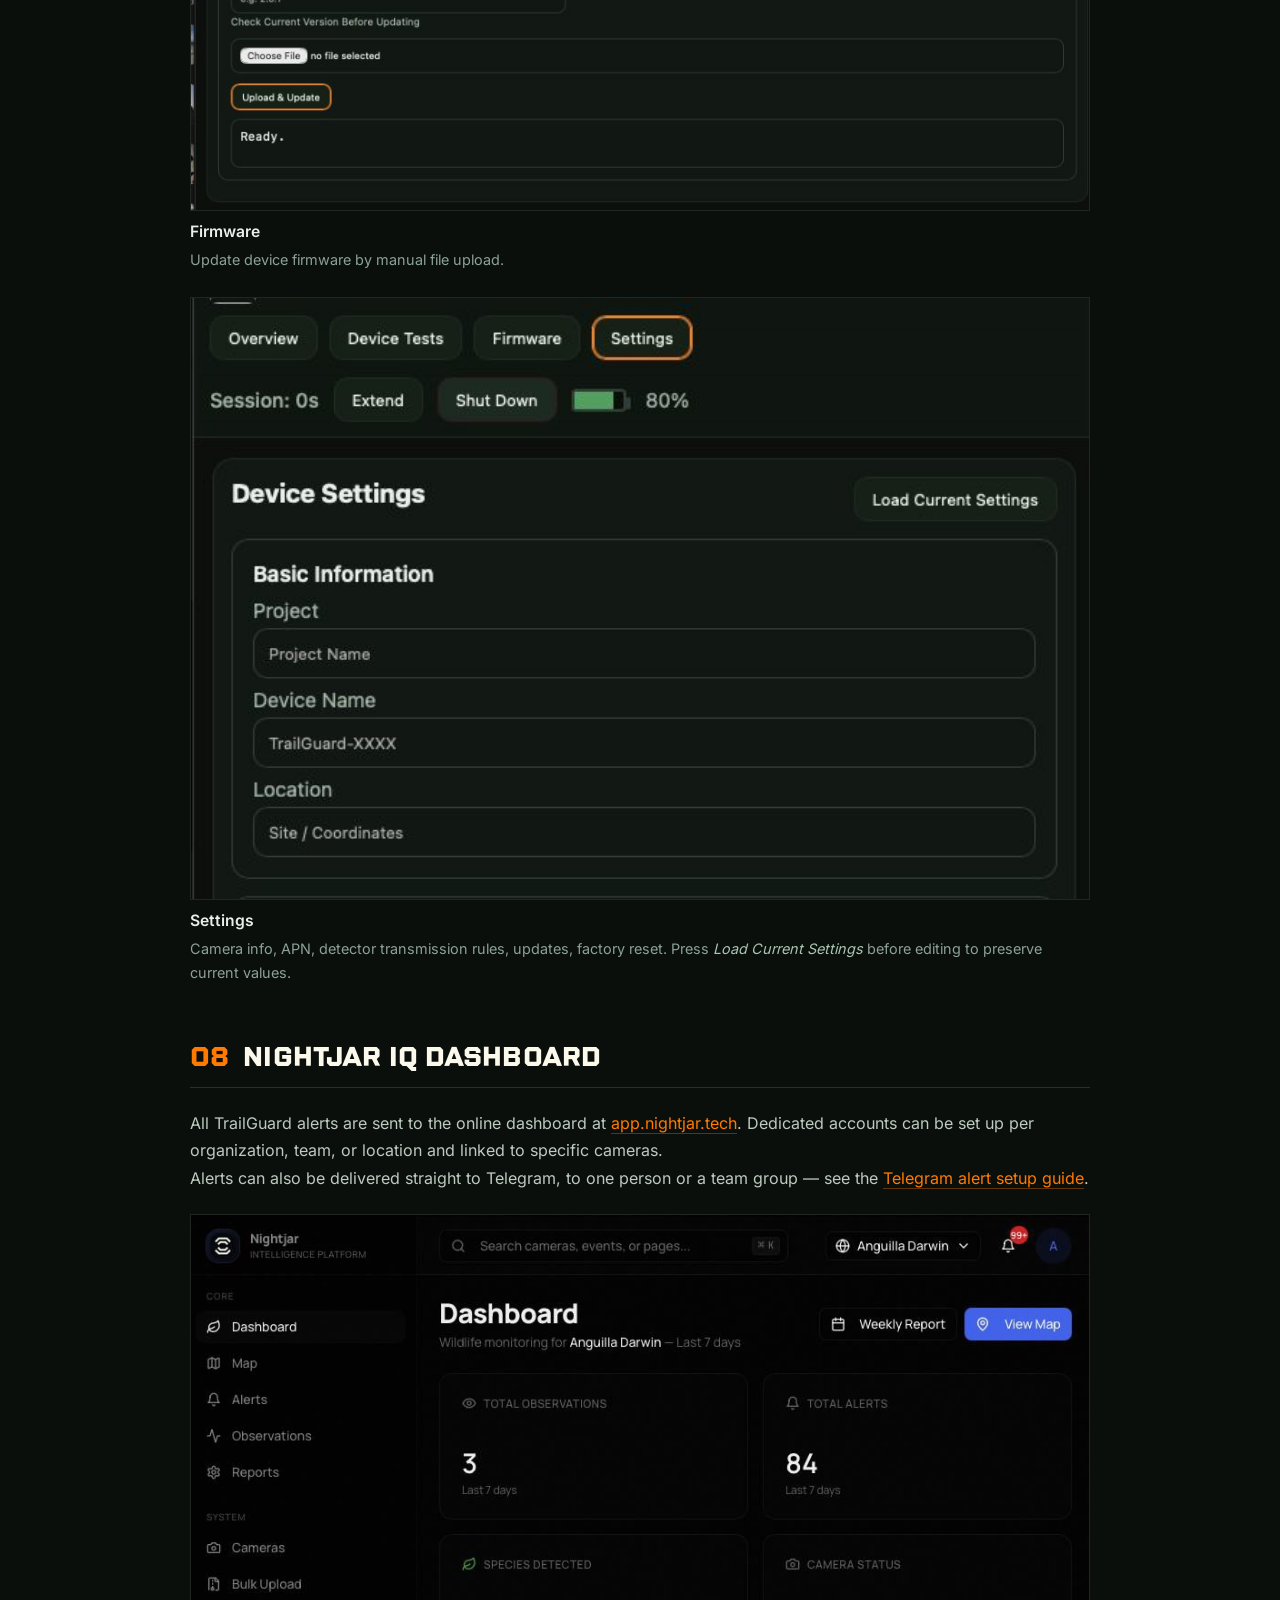
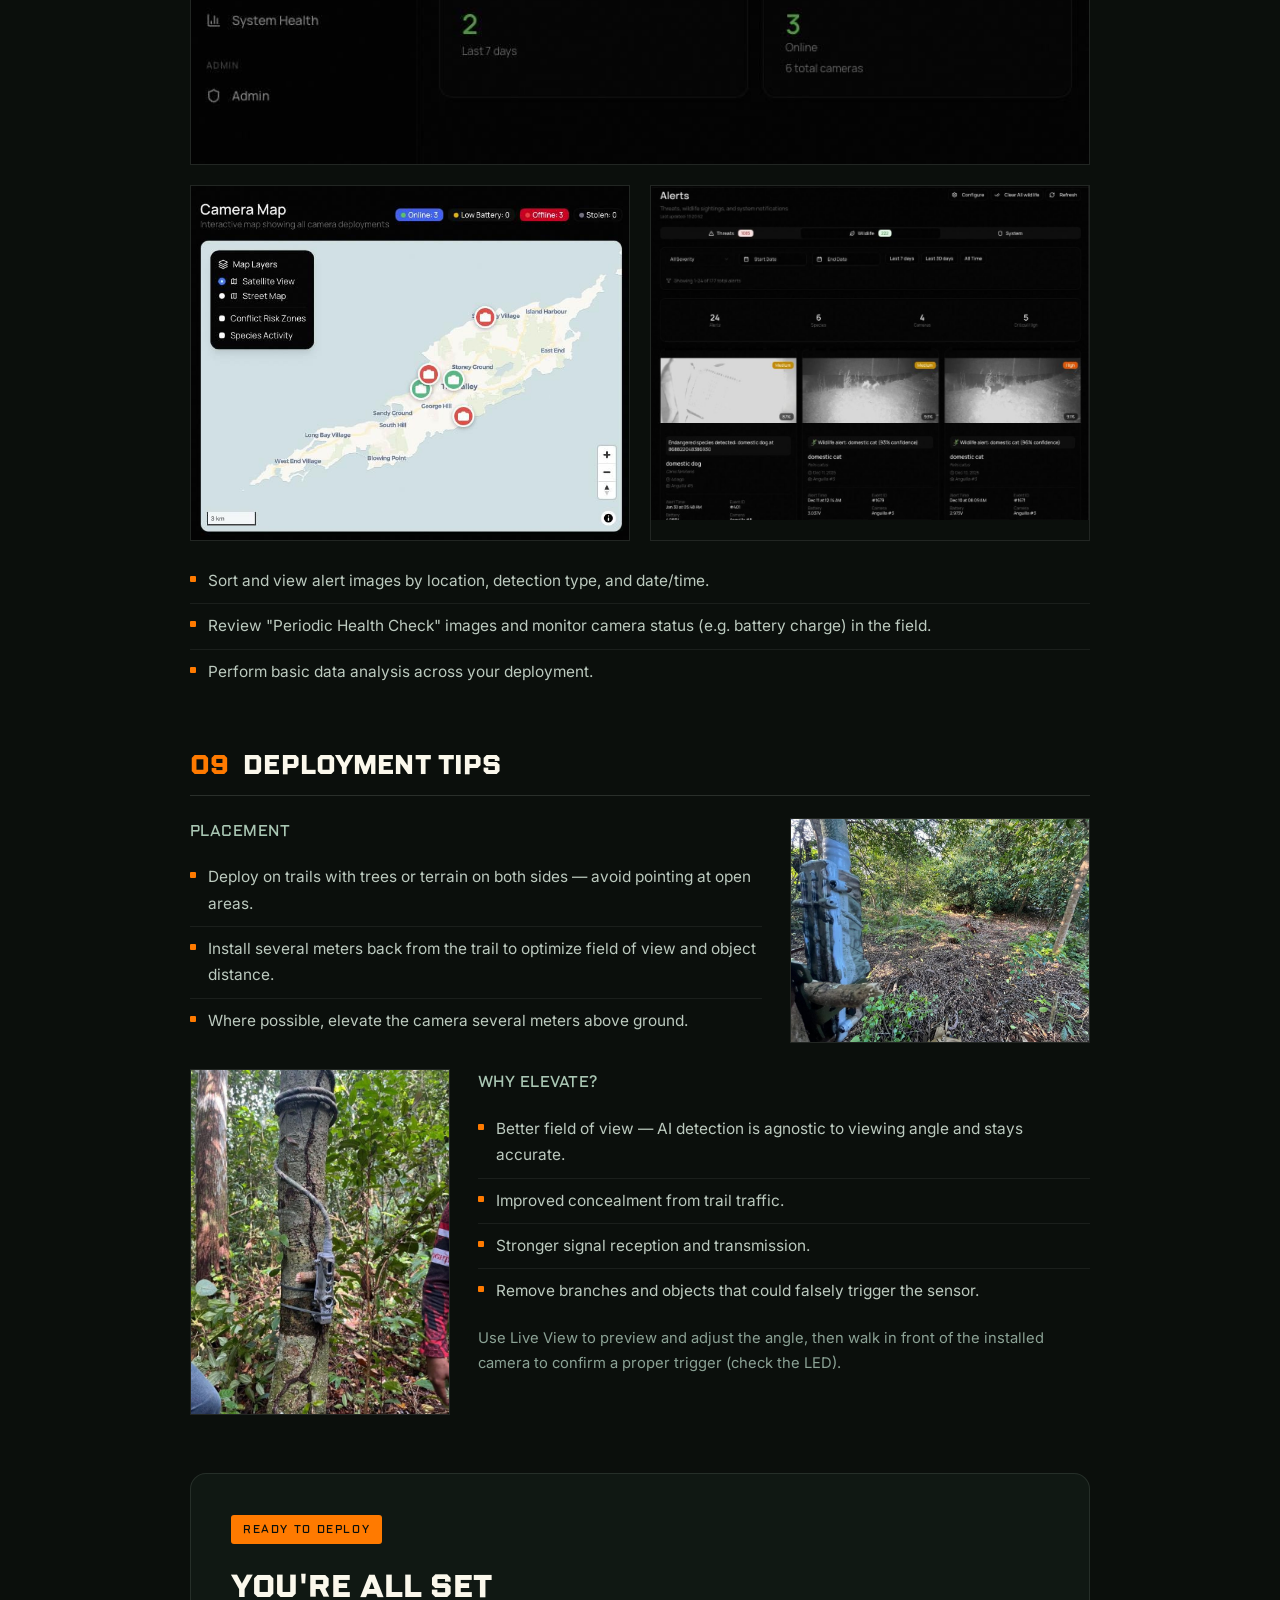
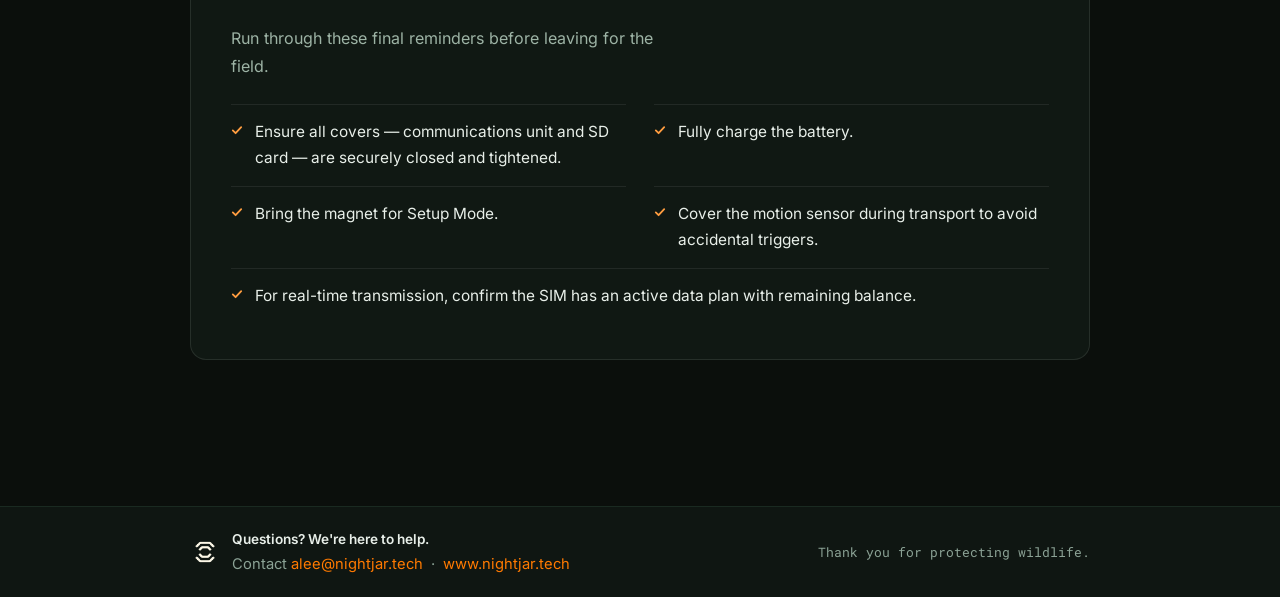
==== commit 2c4cb386: "Add Telegram alert activation page" ====
--- a/docs/index.html
+++ b/docs/index.html
@@ -24,6 +24,7 @@
     </a>
     <nav class="nav">
       <a class="nav-link active" href="#setup" data-panel="setup">Set Up Guide</a>
+      <a class="nav-link" href="#alerts" data-panel="alerts">Alert Activation</a>
       <a class="nav-link" href="#install" data-panel="install">Firmware Update</a>
       <a class="nav-link" href="#download" data-panel="download">Download</a>
       <a class="nav-link" href="#troubleshooting" data-panel="troubleshooting">Troubleshooting</a>
@@ -31,11 +32,15 @@
   </header>
 
   <main class="wrap">
-    <section class="panel" id="setup">
+    <section class="panel" id="panel-setup">
       <p class="setup-loading">Loading setup guide…</p>
     </section>
 
-    <section class="hero panel panel-hidden" id="install">
+    <section class="panel panel-hidden" id="panel-alerts">
+      <p class="setup-loading">Loading Telegram alert setup…</p>
+    </section>
+
+    <section class="hero panel panel-hidden" id="panel-install">
       <div class="hero-card primary">
         <div class="meta-row" id="firmware-meta">
           <div class="meta-item"><span class="pill">Model</span><span id="fw-model">TrailGuard 4B</span></div>
@@ -100,7 +105,7 @@
       </div>
     </section>
 
-    <section class="card panel panel-hidden" id="download">
+    <section class="card panel panel-hidden" id="panel-download">
       <h2>Previous Firmware Versions</h2>
       <p>Download app-only binaries for TrailGuard portal updates, or install directly from the web browser. These packages flash only the application to preserve device settings and statistics. Please note that a complete installation (using the "Install The Latest TrailGuard Firmware" instructions above) is required for updates from versions 1.x or earlier.</p>
       <ul class="download-list">
@@ -158,7 +163,7 @@
       </ul>
     </section>
 
-    <section class="panel panel-hidden troubleshooting-panel" id="troubleshooting">
+    <section class="panel panel-hidden troubleshooting-panel" id="panel-troubleshooting">
       <section class="card" id="startScreen">
         <h2>TrailGuard Troubleshooting Tool</h2>
         <p class="muted">
--- a/docs/assets/css/setupguide.css
+++ b/docs/assets/css/setupguide.css
@@ -31,12 +31,12 @@
    size (no fixed-height letterboxing), the full image always shows, and the
    frame has square corners. Overrides the design-tool export's inline heights,
    radii, and letterbox backgrounds. */
-#setup .tg-fig {
+#panel-setup .tg-fig {
   height: auto !important;
   border-radius: 0 !important;
   background: transparent !important;
 }
-#setup .tg-fig img {
+#panel-setup .tg-fig img {
   height: auto !important;
   width: 100%;
   object-fit: contain;
@@ -110,12 +110,12 @@
 }
 
 /* Offset section anchors so they clear the sticky app bar when scrolled to. */
-#setup section[id^="sg-"] {
+#panel-setup section[id^="sg-"] {
   scroll-margin-top: 90px;
 }
 
 @media (max-width: 720px) {
-  #setup section[id^="sg-"] {
+  #panel-setup section[id^="sg-"] {
     scroll-margin-top: 16px;
   }
 }
@@ -123,10 +123,10 @@
 /* The guide's layout grids are inline styles from the design-tool export;
    collapse them to a single column on narrow screens. */
 @media (max-width: 680px) {
-  #setup [style*="grid-template-columns"] {
+  #panel-setup [style*="grid-template-columns"] {
     grid-template-columns: 1fr !important;
   }
-  #setup .tg-fig {
+  #panel-setup .tg-fig {
     height: auto !important;
     max-height: 420px;
   }
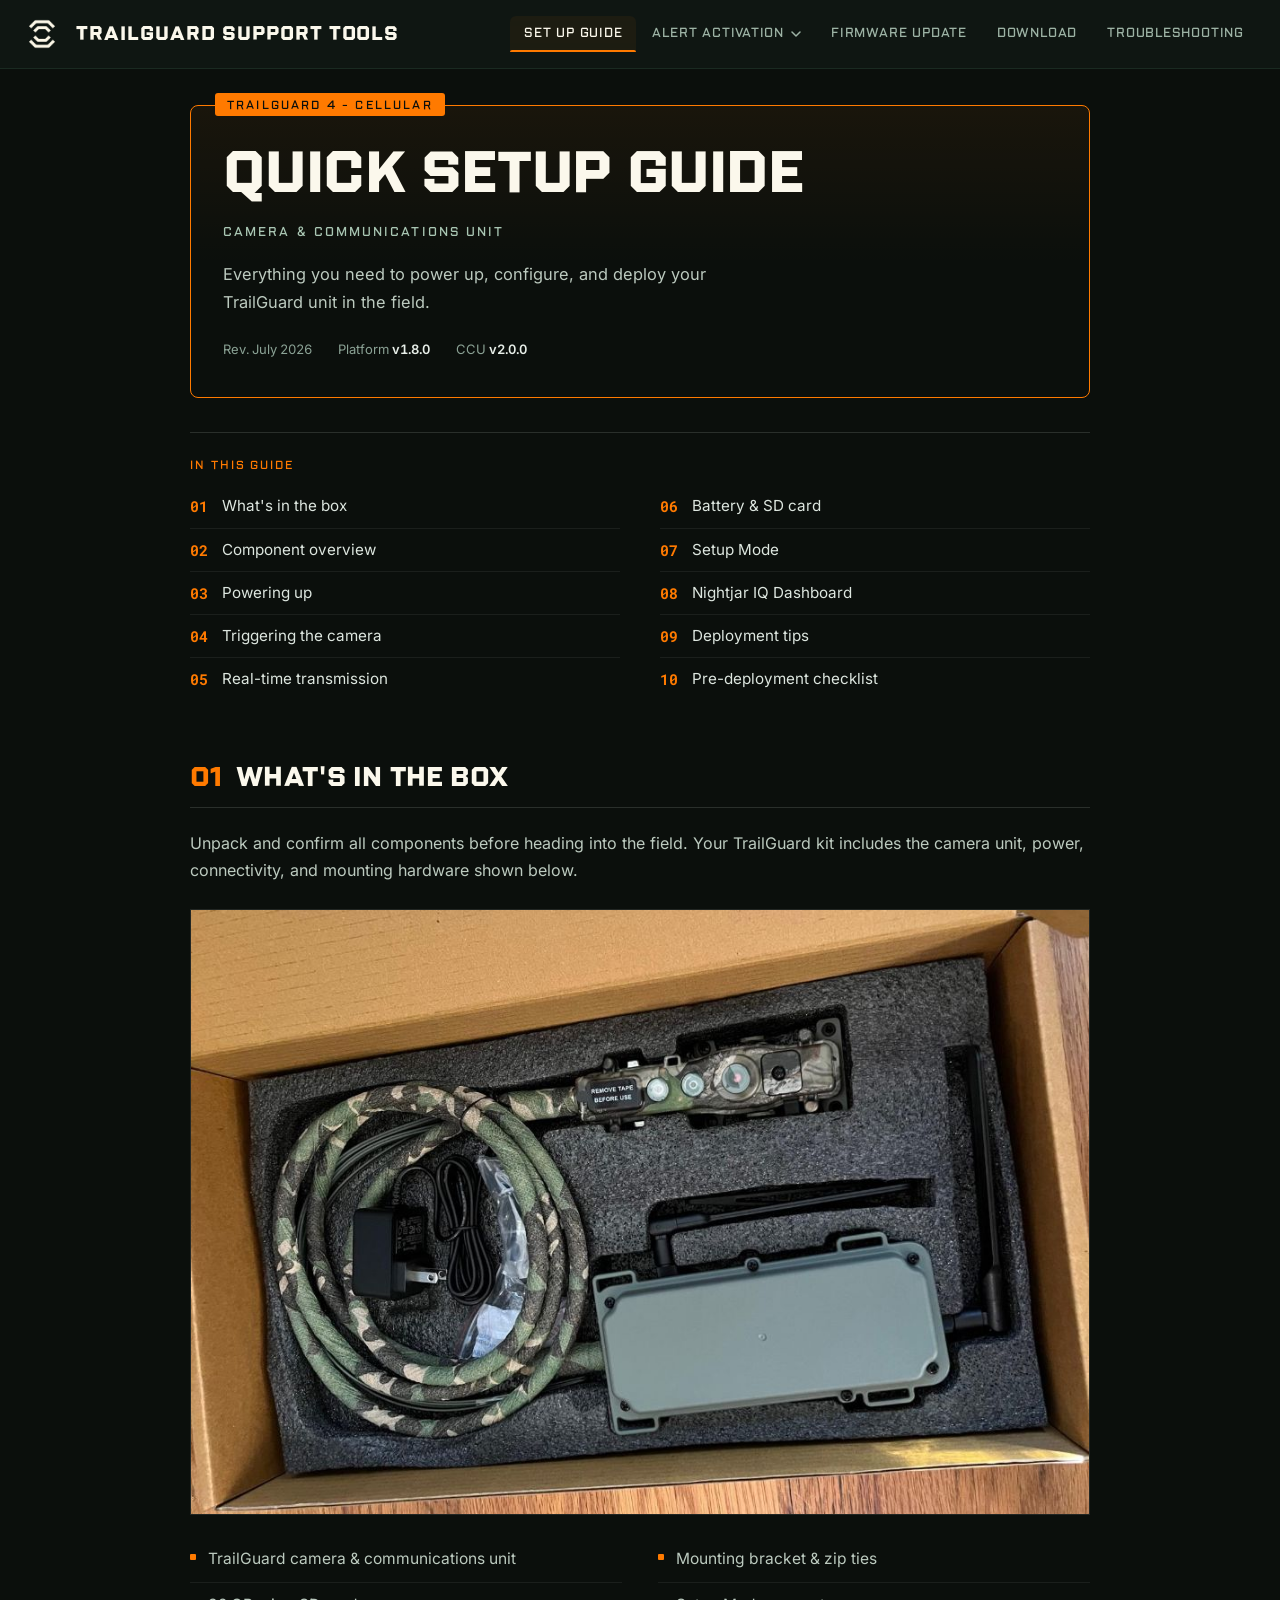
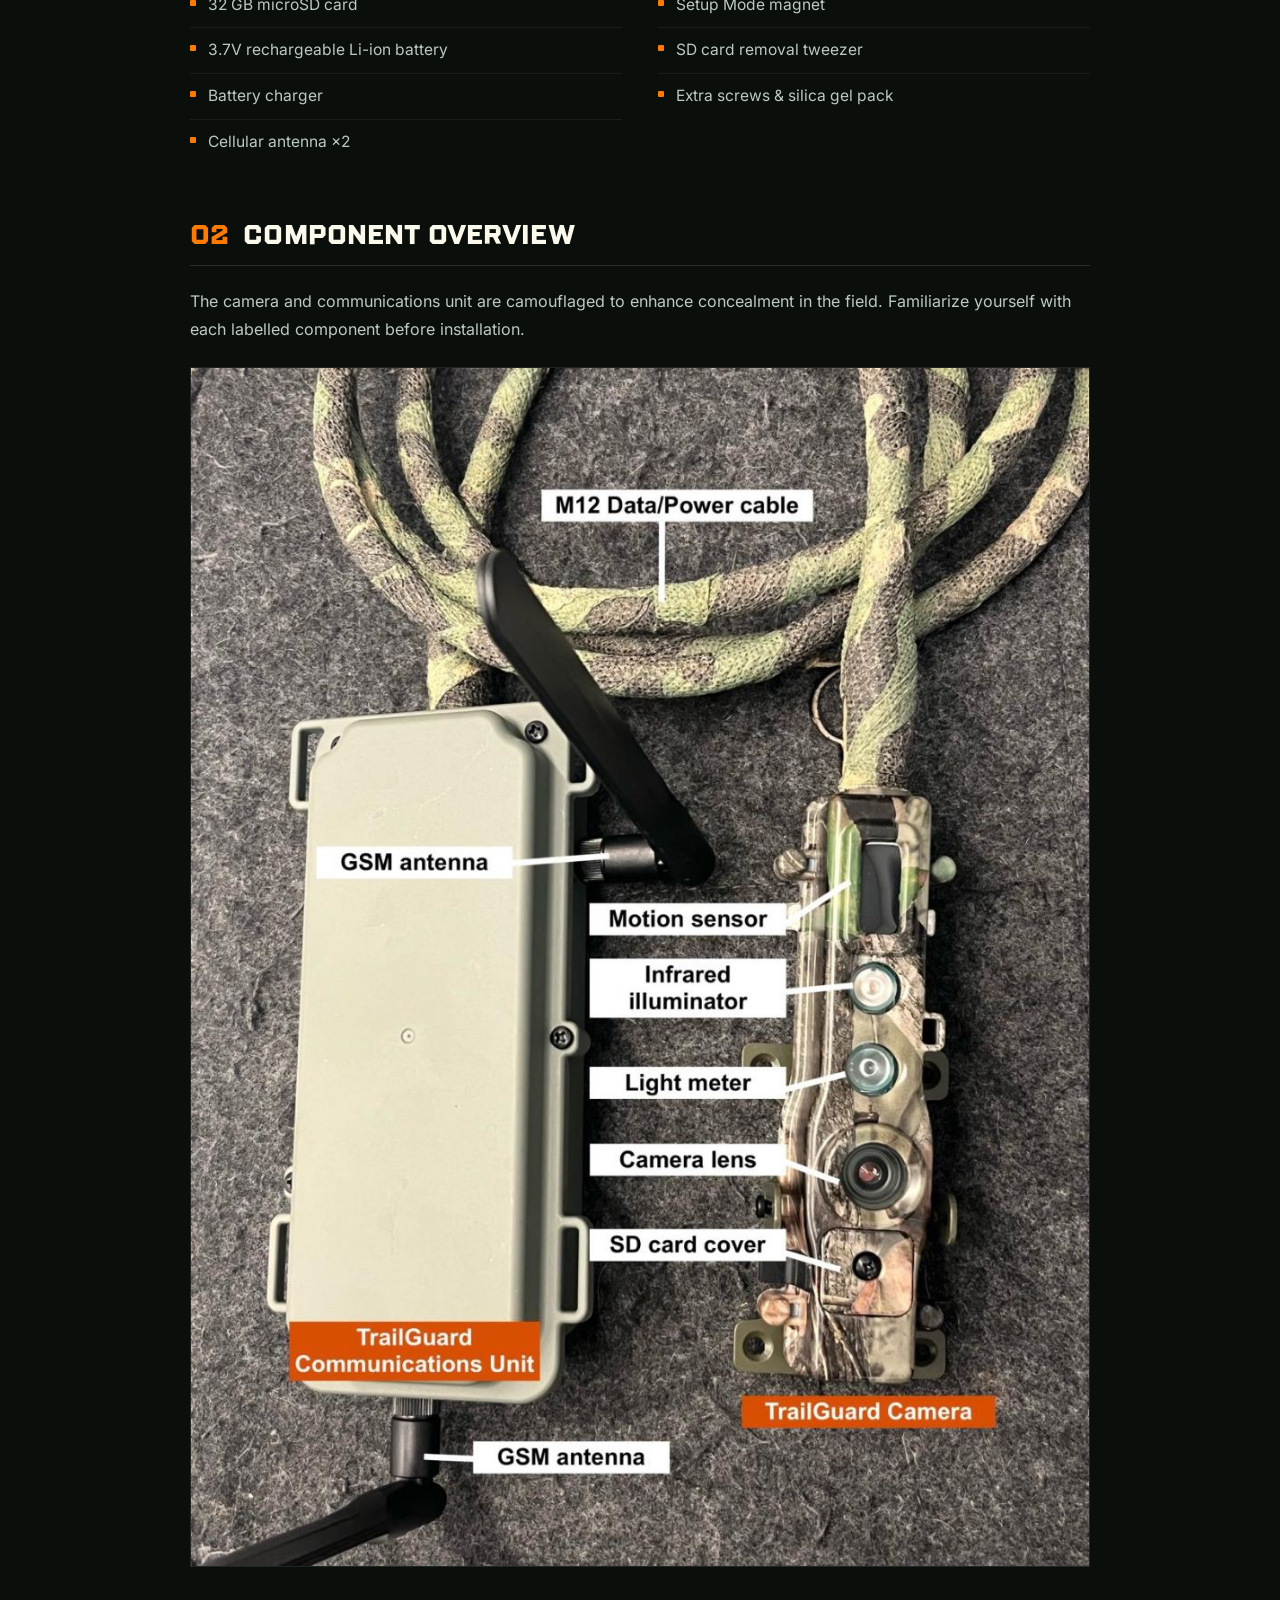
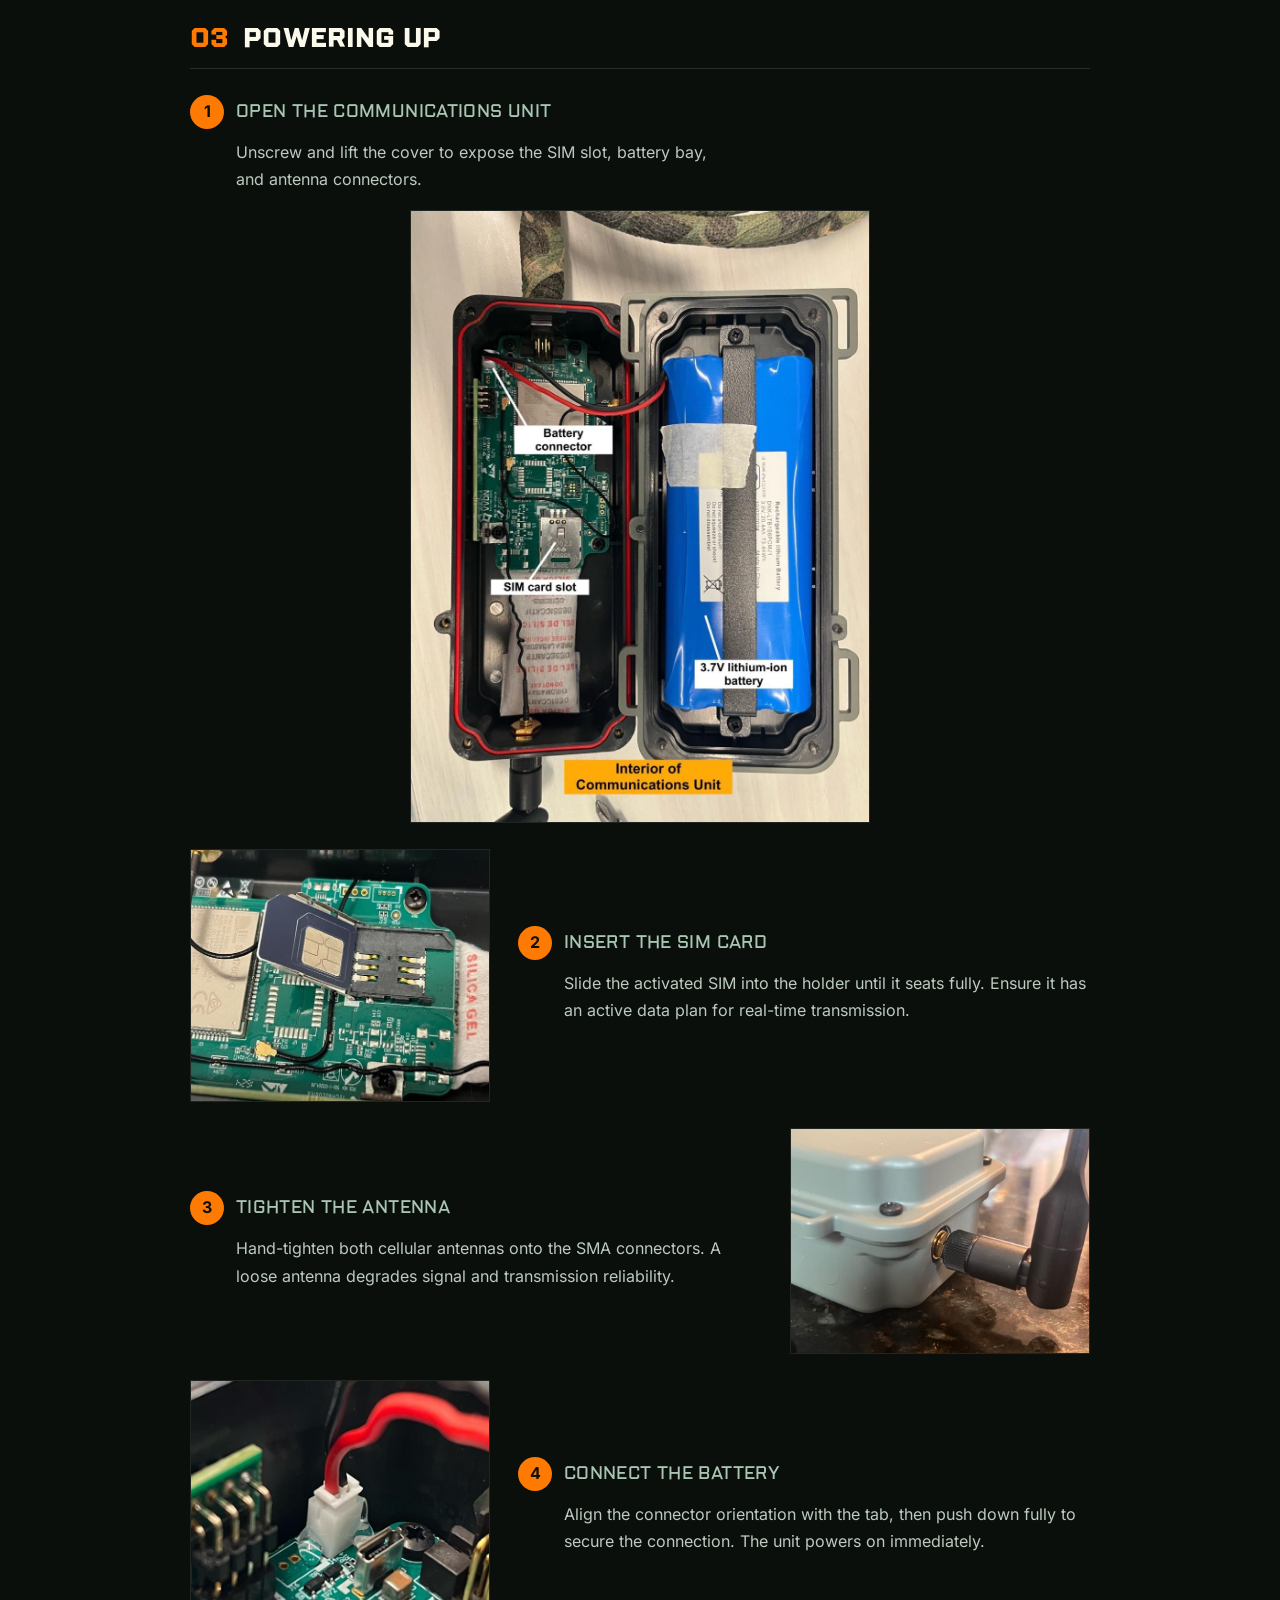
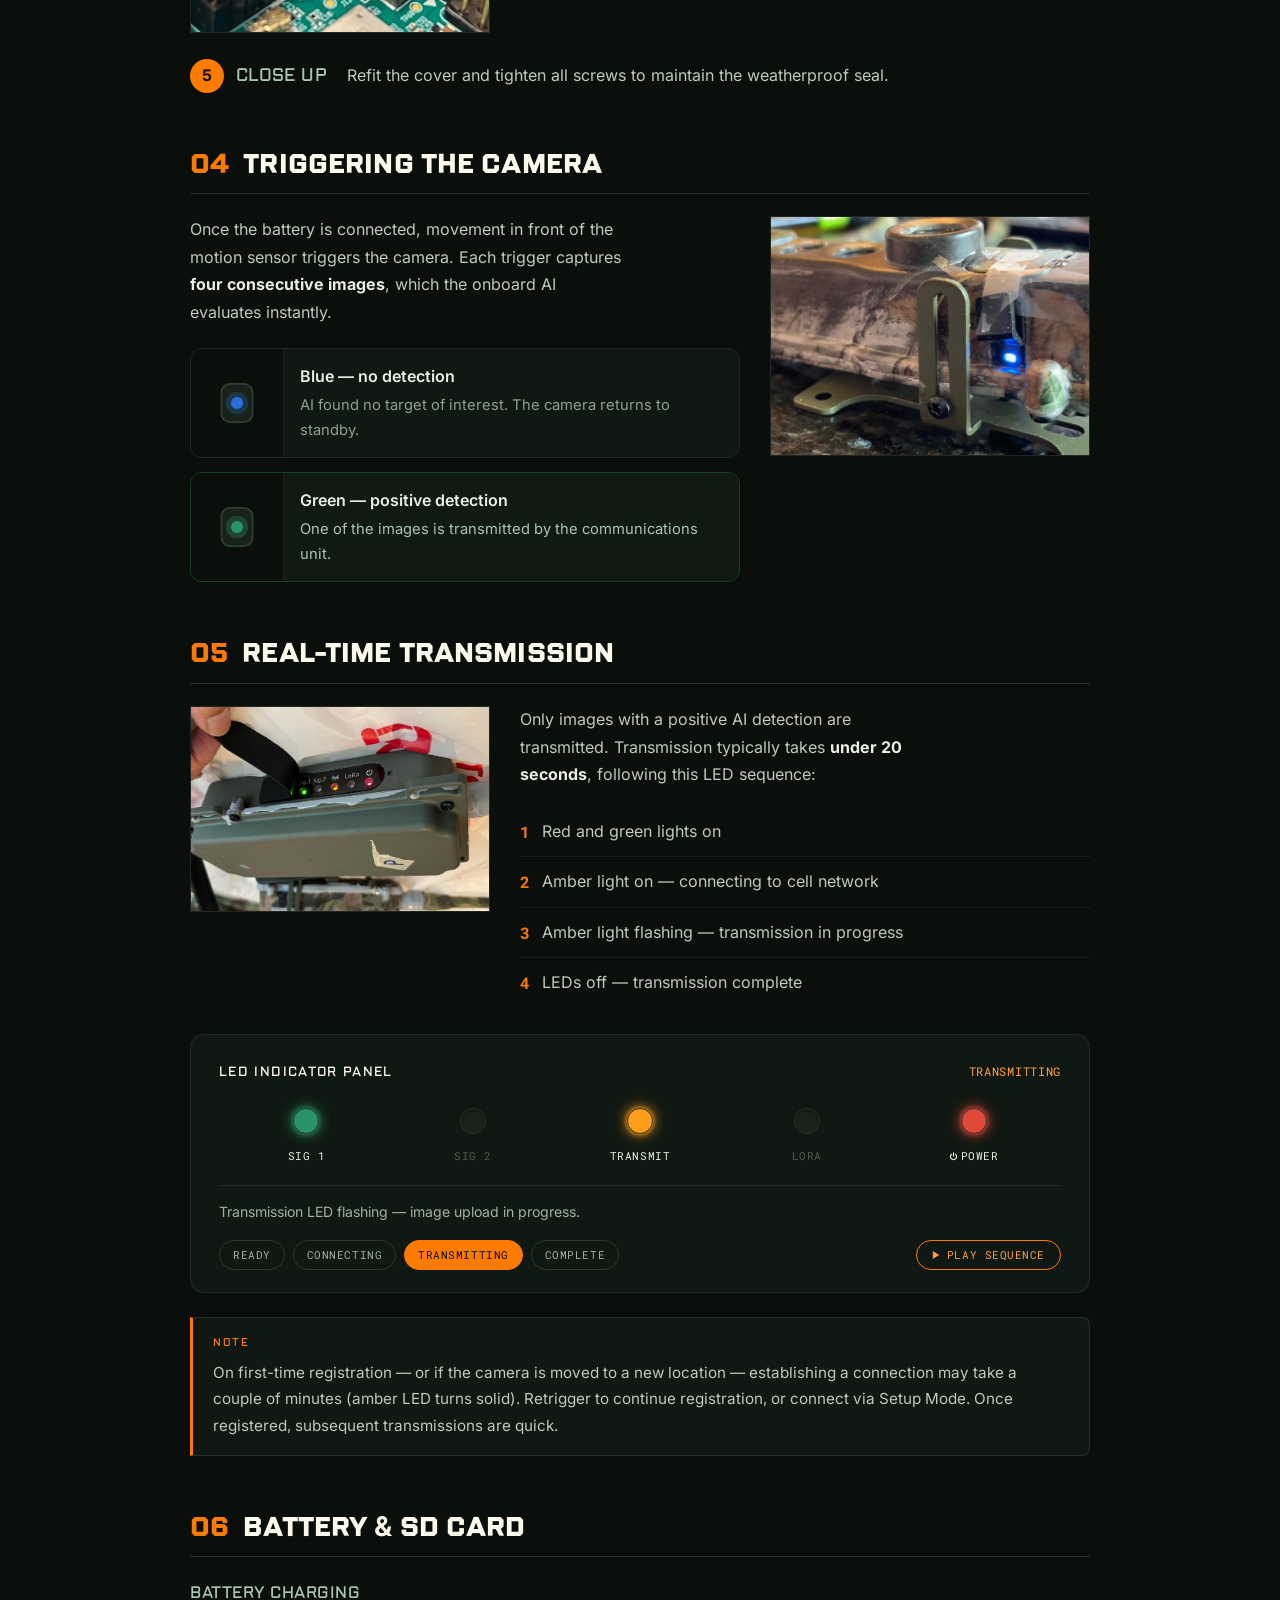
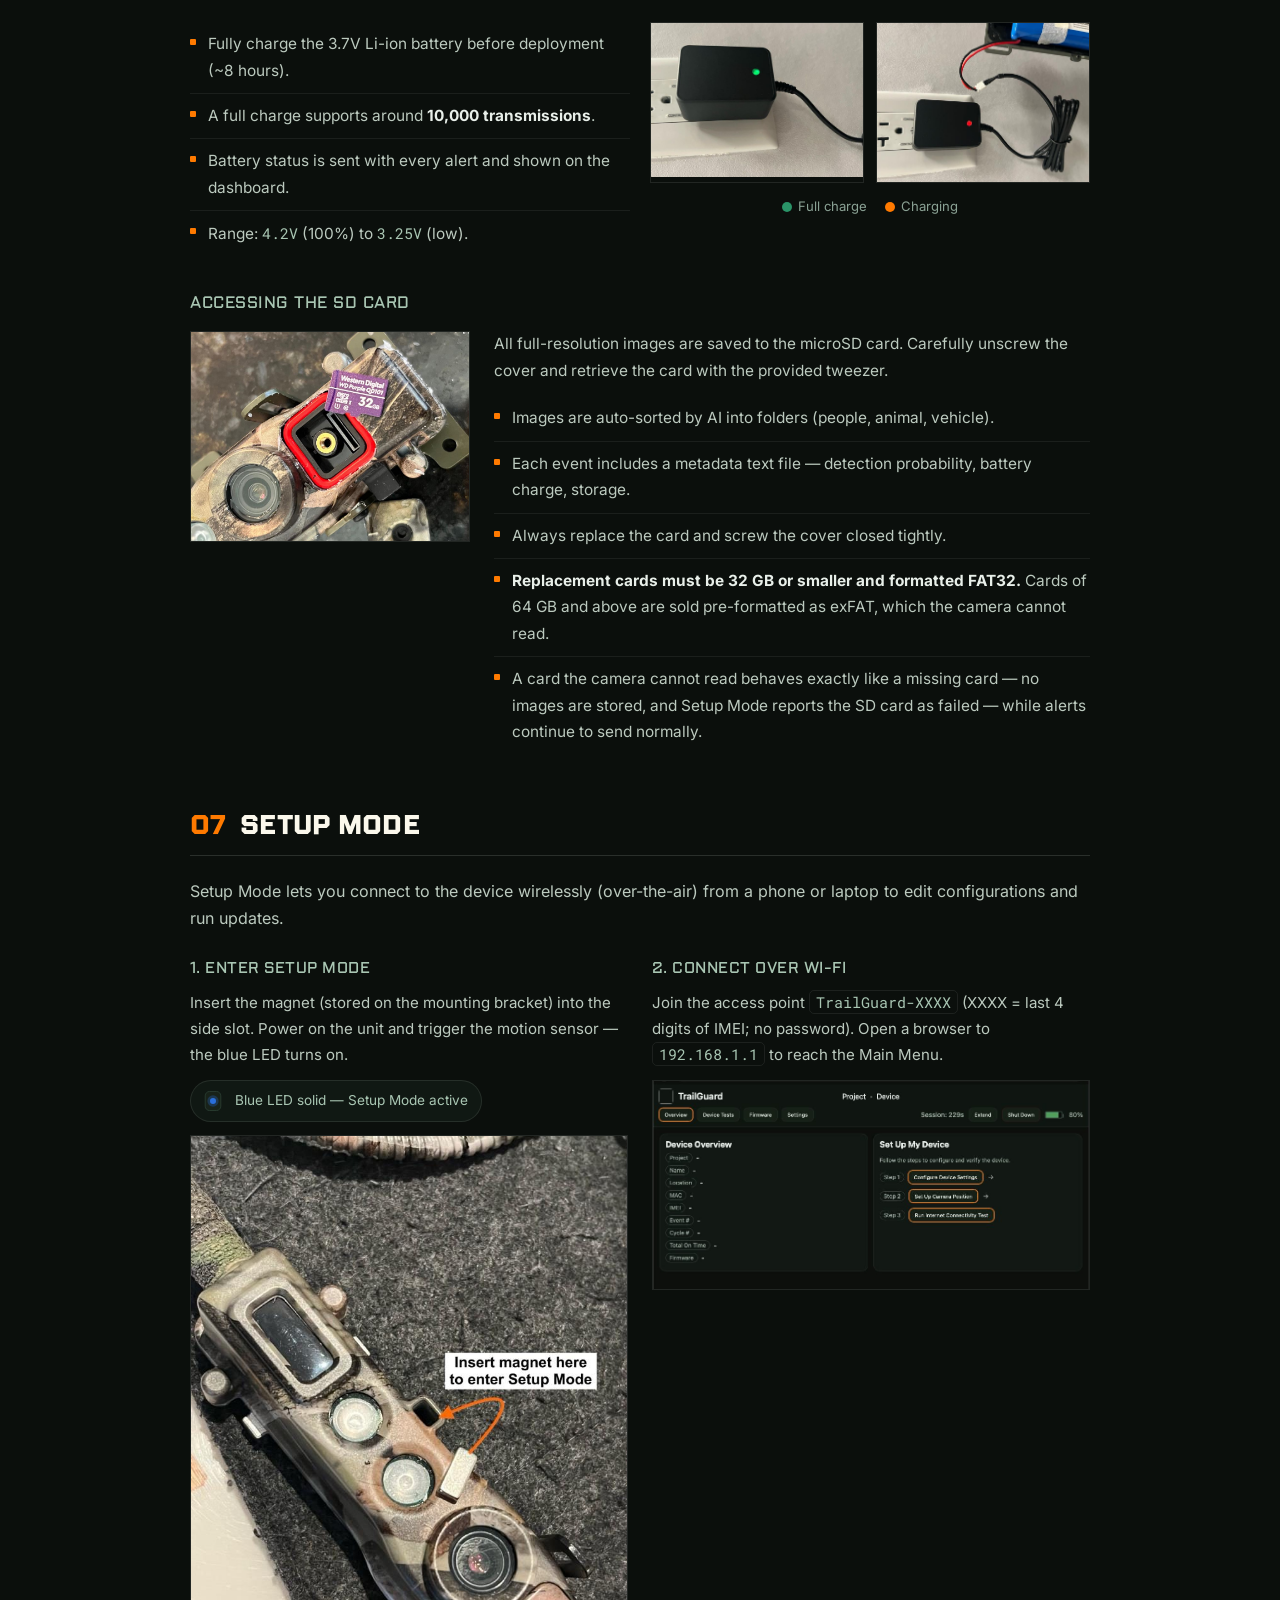
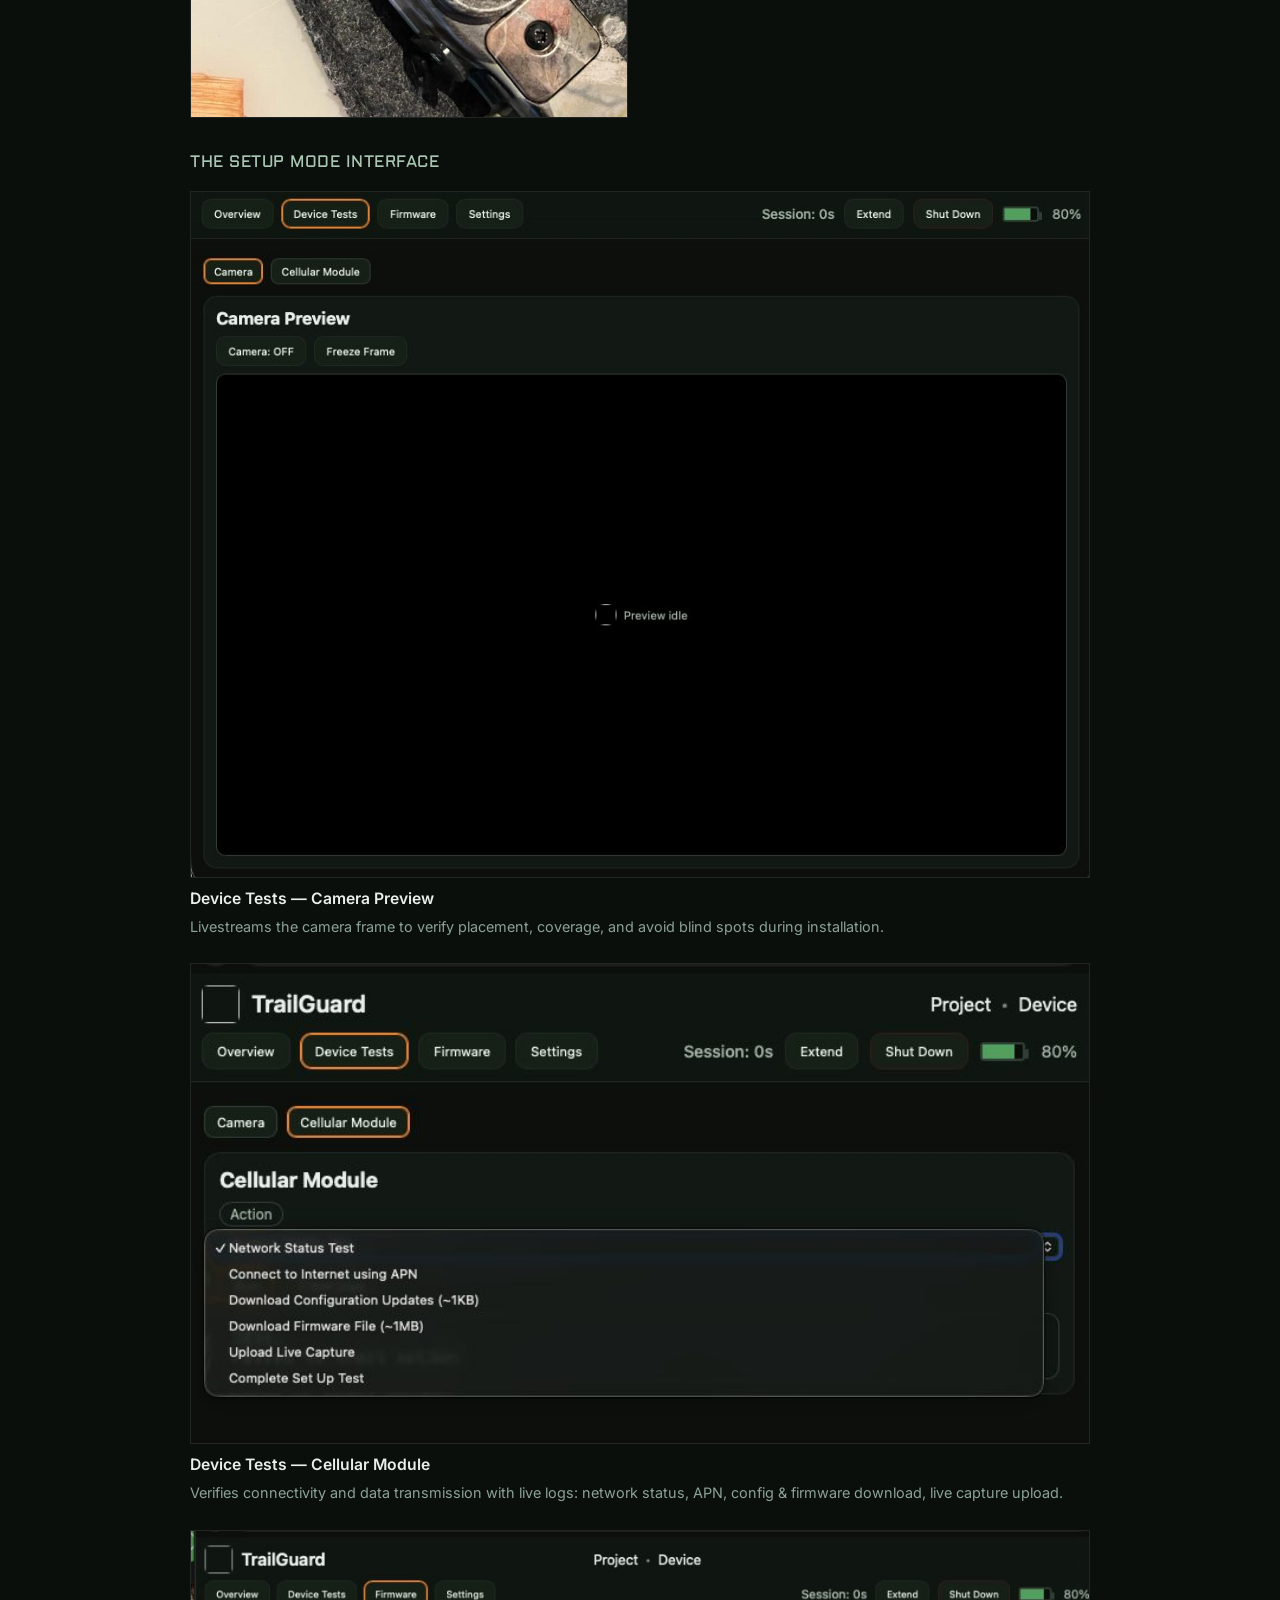
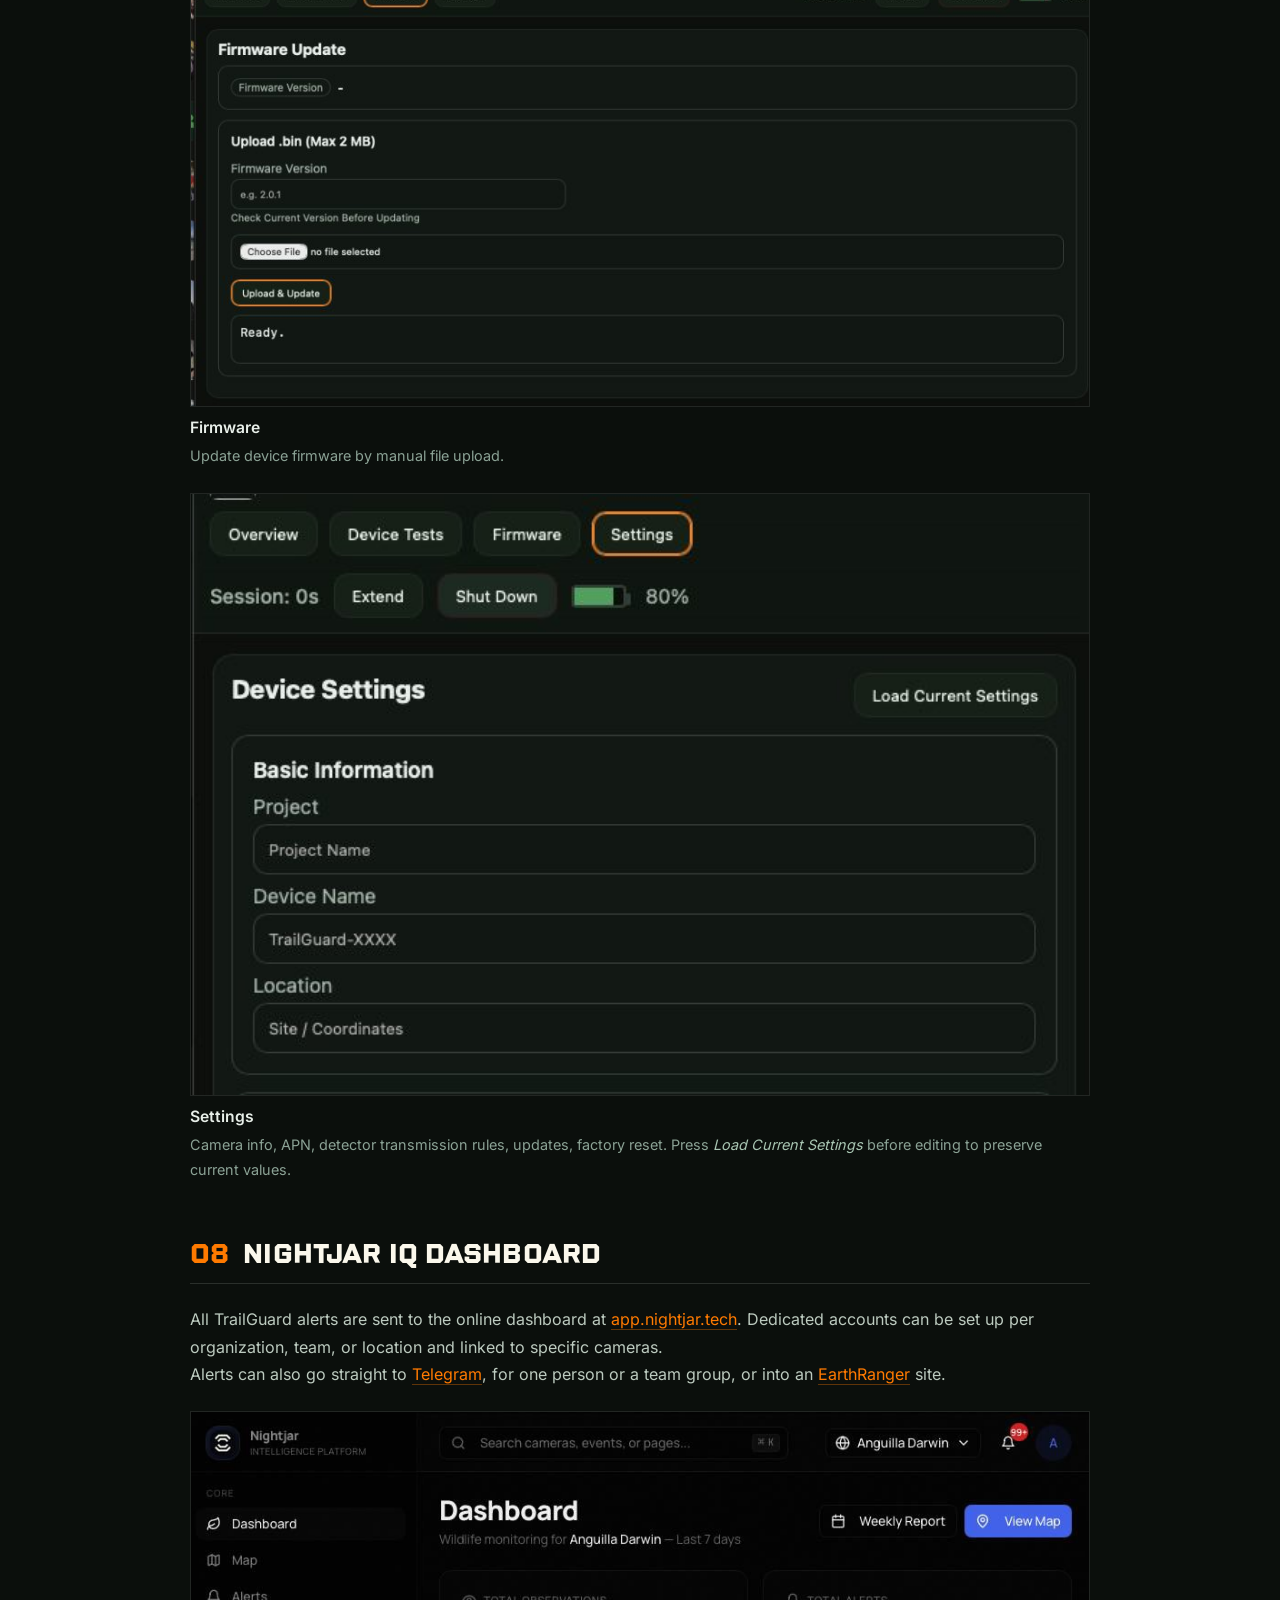
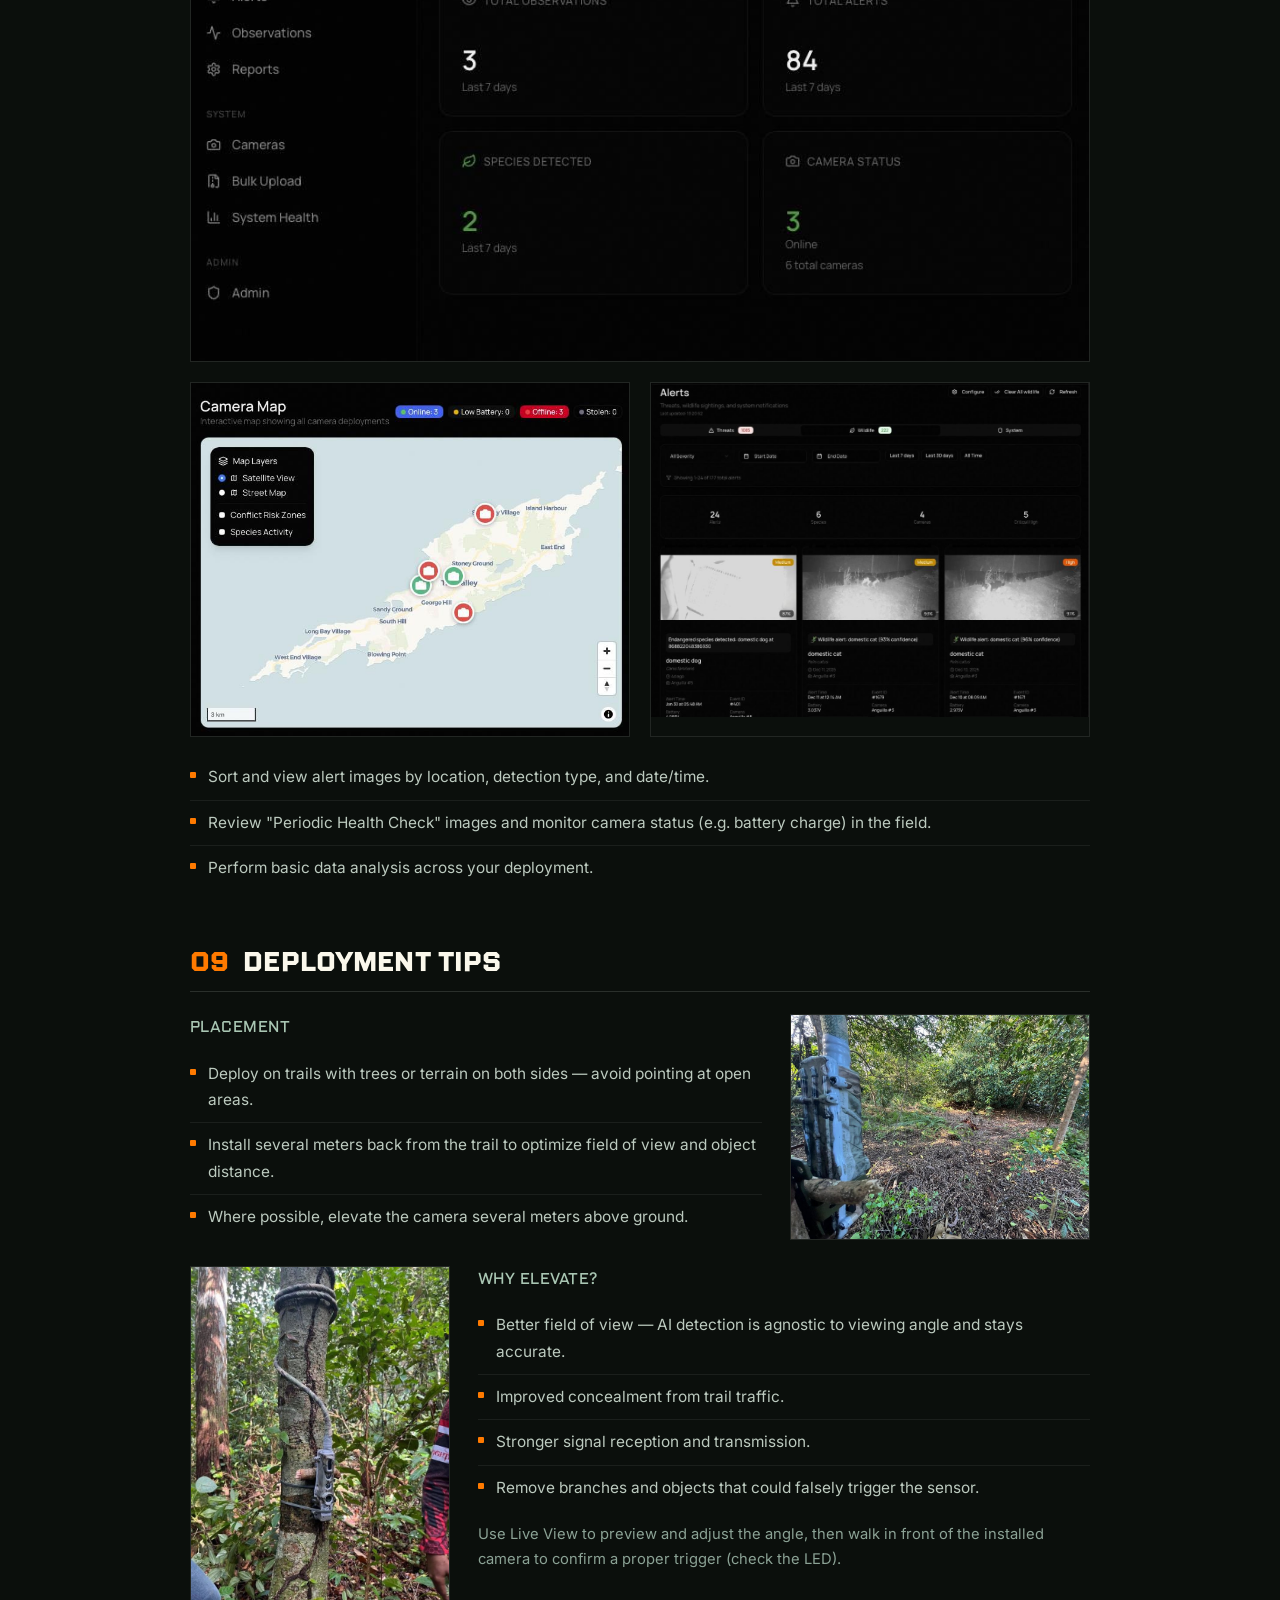
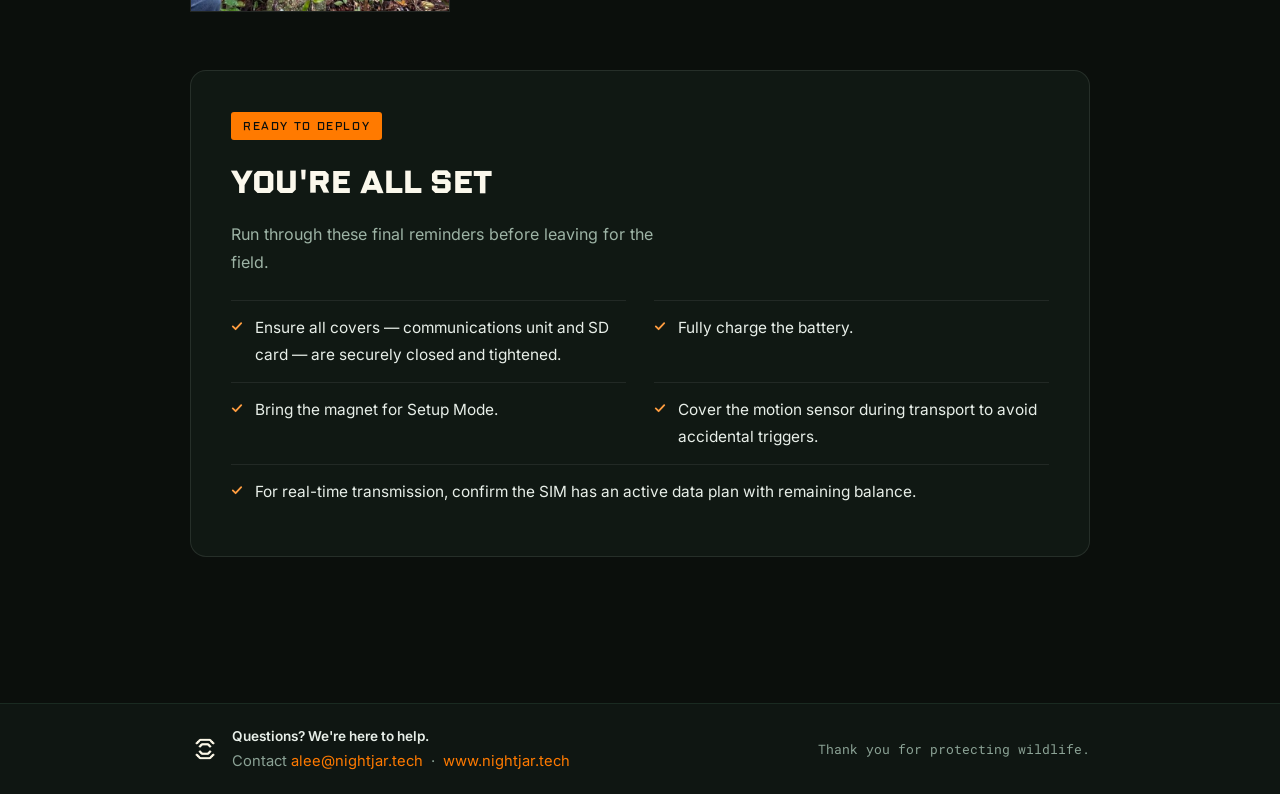
==== commit 8fb1faa5: "Added EarthRanger alert set up page." ====
--- a/docs/index.html
+++ b/docs/index.html
@@ -24,7 +24,18 @@
     </a>
     <nav class="nav">
       <a class="nav-link active" href="#setup" data-panel="setup">Set Up Guide</a>
-      <a class="nav-link" href="#alerts" data-panel="alerts">Alert Activation</a>
+      <div class="nav-menu">
+        <button class="nav-link nav-menu-toggle" type="button" aria-expanded="false" aria-controls="alert-activation-menu">
+          Alert Activation
+          <svg class="nav-chevron" viewBox="0 0 10 6" width="10" height="6" aria-hidden="true">
+            <path d="M1 1l4 4 4-4" fill="none" stroke="currentColor" stroke-width="1.5" stroke-linecap="round" stroke-linejoin="round"></path>
+          </svg>
+        </button>
+        <div class="nav-submenu" id="alert-activation-menu" hidden>
+          <a class="nav-sub-link" href="#alerts" data-panel="alerts">Telegram</a>
+          <a class="nav-sub-link" href="#earthranger" data-panel="earthranger">EarthRanger</a>
+        </div>
+      </div>
       <a class="nav-link" href="#install" data-panel="install">Firmware Update</a>
       <a class="nav-link" href="#download" data-panel="download">Download</a>
       <a class="nav-link" href="#troubleshooting" data-panel="troubleshooting">Troubleshooting</a>
@@ -38,6 +49,10 @@
 
     <section class="panel panel-hidden" id="panel-alerts">
       <p class="setup-loading">Loading Telegram alert setup…</p>
+    </section>
+
+    <section class="panel panel-hidden" id="panel-earthranger">
+      <p class="setup-loading">Loading EarthRanger alert setup…</p>
     </section>
 
     <section class="hero panel panel-hidden" id="panel-install">
--- a/docs/assets/css/styles.css
+++ b/docs/assets/css/styles.css
@@ -110,10 +110,14 @@
 
 .nav-link {
   position: relative;
+  display: inline-flex;
+  align-items: center;
+  gap: 7px;
   padding: 10px 14px;
   border: none;
   border-radius: 6px 6px 0 0;
   background: transparent;
+  cursor: pointer;
   font-family: var(--font-display);
   font-size: 0.82rem;
   font-weight: 500;
@@ -150,8 +154,71 @@
   transform: scaleX(1);
 }
 
+.nav-menu {
+  position: relative;
+}
+
+.nav-chevron {
+  flex: none;
+  transition: transform 0.15s ease;
+}
+
+.nav-menu.open .nav-chevron {
+  transform: rotate(180deg);
+}
+
+.nav-submenu {
+  position: absolute;
+  top: calc(100% + 6px);
+  left: 0;
+  z-index: 20;
+  min-width: 190px;
+  padding: 6px;
+  background: var(--surface);
+  border: 1px solid var(--ring);
+  border-radius: 10px;
+  box-shadow: 0 14px 34px rgba(0, 0, 0, 0.38);
+}
+
+.nav-submenu[hidden] {
+  display: none;
+}
+
+.nav-sub-link {
+  display: block;
+  padding: 10px 12px;
+  border-radius: 6px;
+  font-family: var(--font-display);
+  font-size: 0.78rem;
+  font-weight: 500;
+  text-transform: uppercase;
+  letter-spacing: 0.06em;
+  color: var(--muted);
+  white-space: nowrap;
+}
+
+.nav-sub-link:hover,
+.nav-sub-link:focus-visible {
+  color: var(--text);
+  background: rgba(255, 255, 255, 0.05);
+}
+
+.nav-sub-link:focus-visible {
+  outline: 1px solid var(--accent);
+}
+
+.nav-sub-link.active {
+  color: var(--tg-cream);
+  background: rgba(255, 122, 0, 0.1);
+}
+
 .panel-hidden {
   display: none !important;
+}
+
+#panel-alerts .njtg .njtg-ans {
+  width: 100%;
+  max-width: none;
 }
 
 .wrap {
